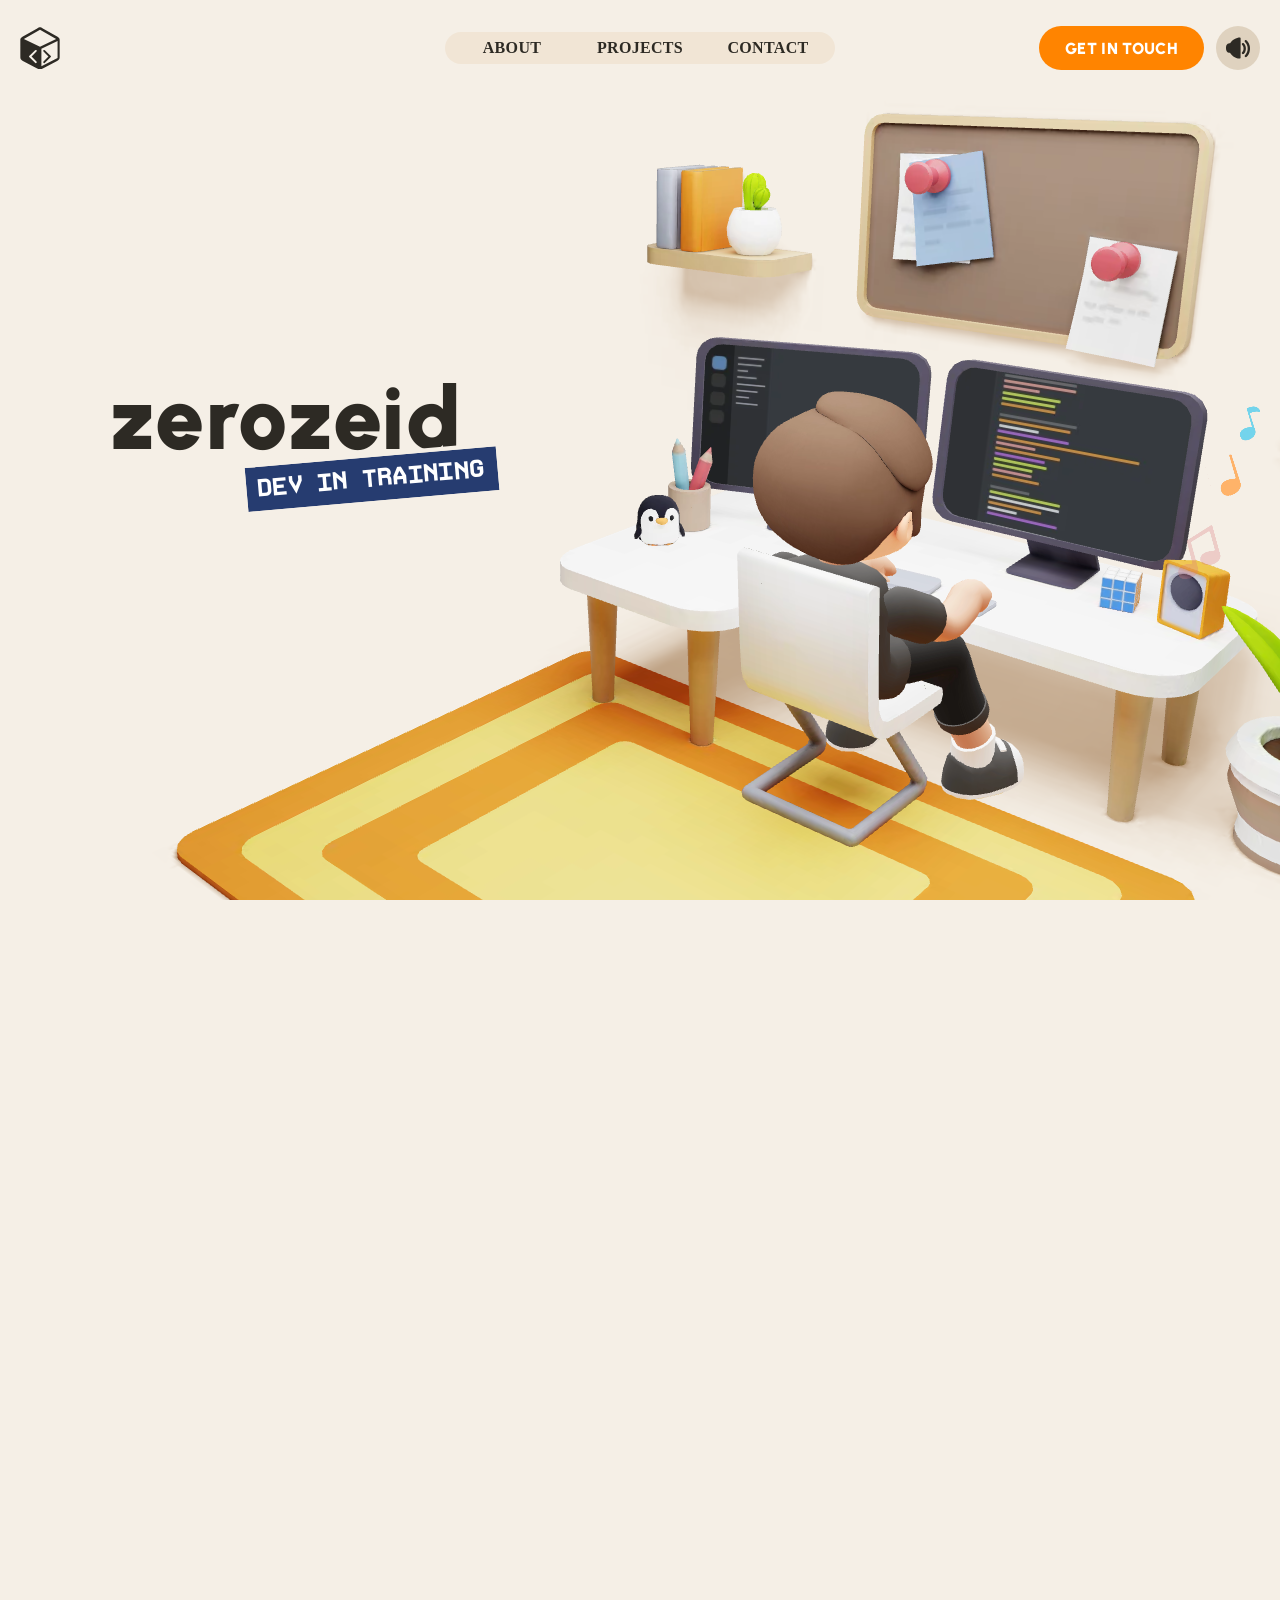
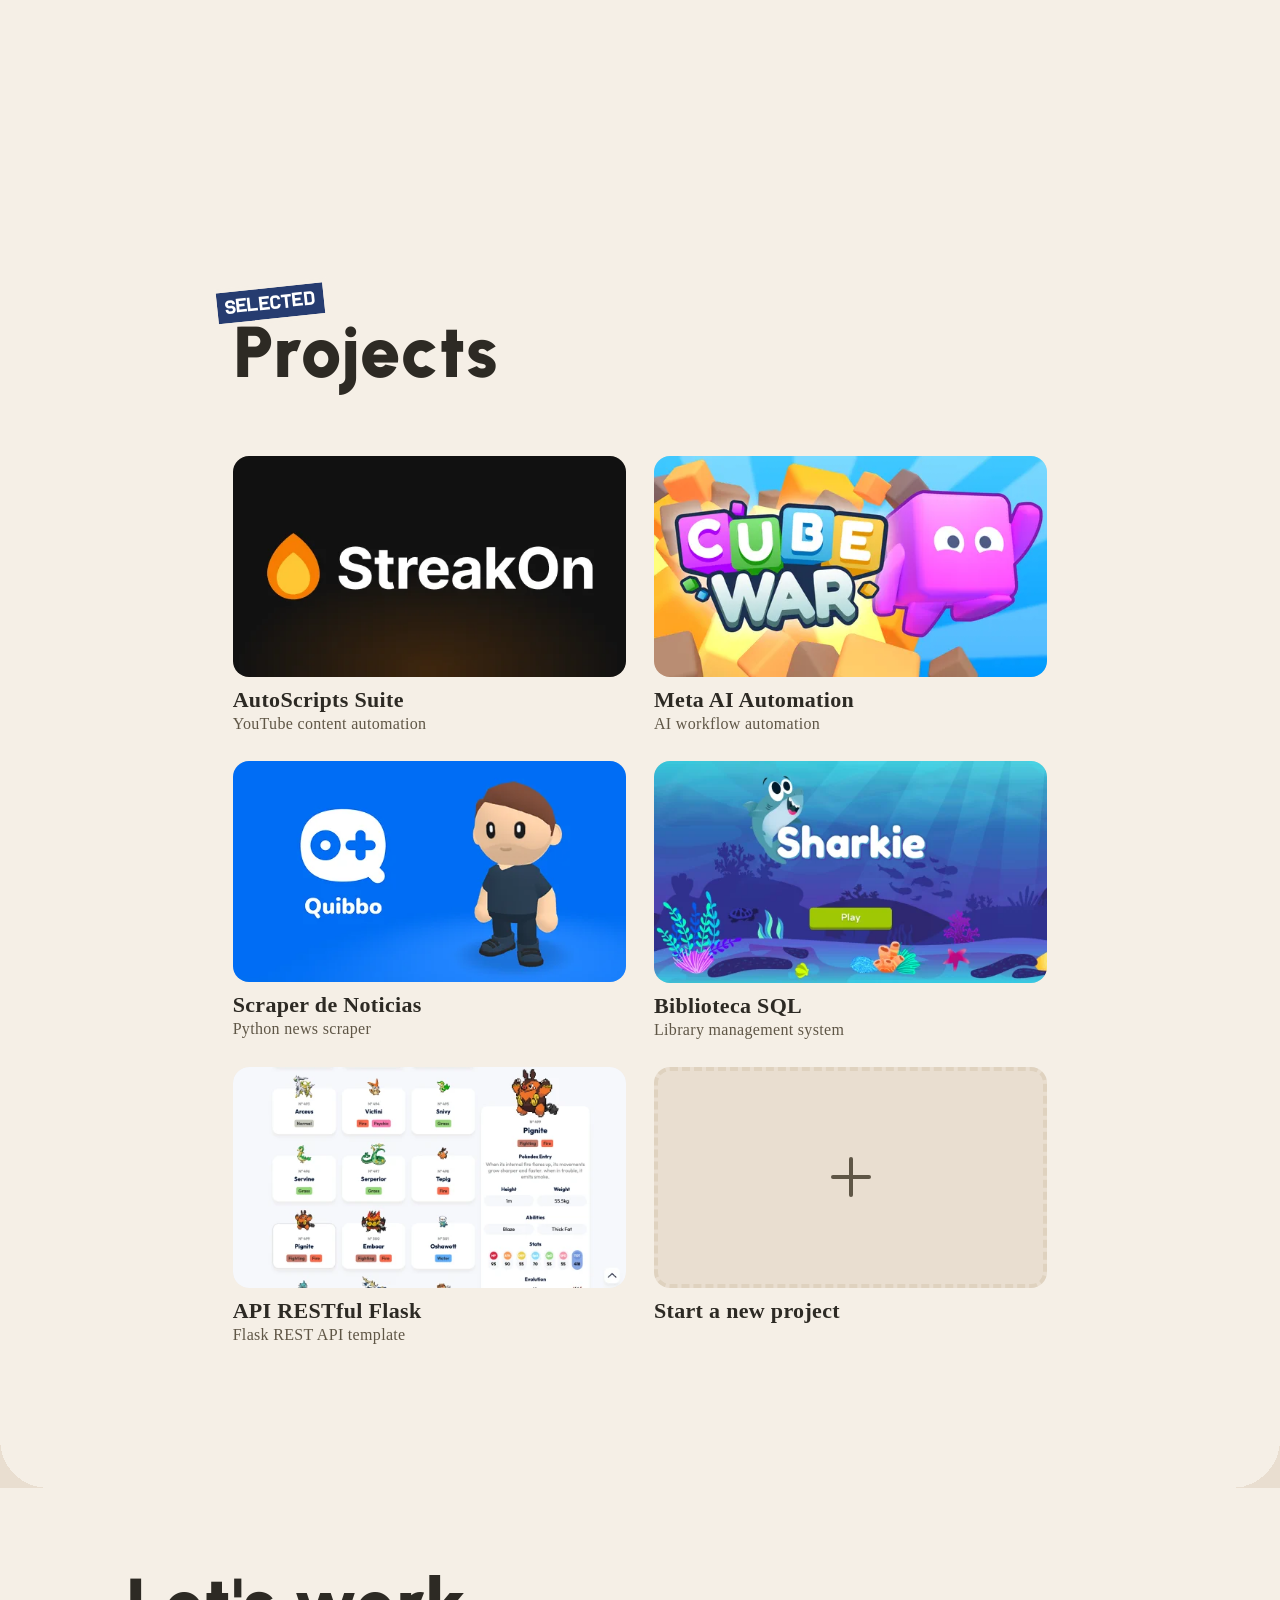
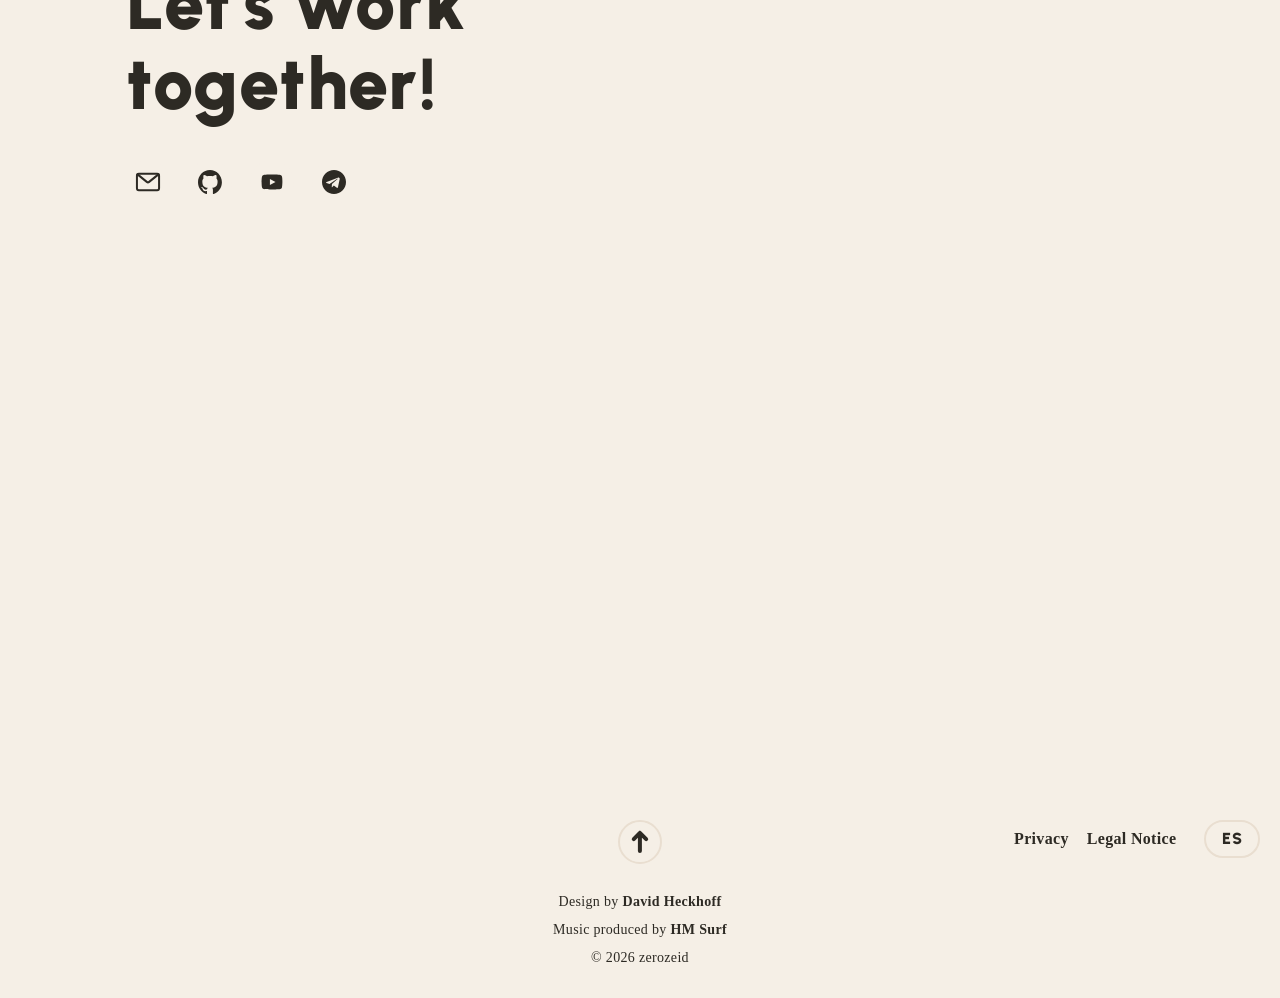
==== index.html @ 48e89d83 "Deploy zerozeid portfolio: exact clone of David Heckhoff portfolio-2025 with zerozeid content Full V" ====
<!doctype html>
<html lang="en">
  <head>
    <meta charset="UTF-8" />
    <meta name="viewport" content="width=device-width, initial-scale=1.0" />

    <title>zerozeid - Dev in Training</title>
    <meta
      name="description"
      content="IT technician and developer in training. Builds Python automation tools, web scrapers, REST APIs, and desktop apps."
    />
    <meta name="robots" content="index, follow" />
    <link rel="canonical" href="https://zeroami.github.io/" />

    <meta property="og:title" content="zerozeid - Dev in Training" />
    <meta
      property="og:description"
      content="IT technician and developer in training. Builds Python automation tools, web scrapers, REST APIs, and desktop apps."
    />
    <meta property="og:type" content="website" />
    <meta property="og:url" content="https://zeroami.github.io/" />

    <meta name="twitter:card" content="summary_large_image" />
    <meta name="twitter:title" content="zerozeid - Dev in Training" />
    <meta
      name="twitter:description"
      content="IT technician and developer in training. Builds Python automation tools, web scrapers, REST APIs, and desktop apps."
    />

    <link rel="preload" href="/fonts/urbanist-400.woff2" as="font" type="font/woff2" crossorigin="anonymous" />
    <link rel="preload" href="/fonts/urbanist-700.woff2" as="font" type="font/woff2" crossorigin="anonymous" />
    <link rel="preload" href="/fonts/urbanist-900.woff2" as="font" type="font/woff2" crossorigin="anonymous" />
    <link rel="preload" href="/fonts/pro-font-windows-400.woff2" as="font" type="font/woff2" crossorigin="anonymous" />
    <link rel="preload" href="/fonts/pro-font-windows-700.woff2" as="font" type="font/woff2" crossorigin="anonymous" />

    <link rel="icon" type="image/png" href="/meta/favicon-96x96.png" sizes="96x96" />
    <link rel="icon" type="image/svg+xml" href="/meta/favicon.svg" />
    <link rel="shortcut icon" href="/meta/favicon.ico" />

    <meta name="theme-color" content="#dfd1bc" />
    <script type="module" crossorigin src="/chunks/index-DLlN3hal.js"></script>
    <link rel="stylesheet" crossorigin href="/assets/BJZRDlf0.css">
  </head>
  <body class="is-loading">
    <svg style="display: none" viewBox="0 0 56 61" xmlns="http://www.w3.org/2000/svg">
      <defs>
        <path
          id="logo-path"
          d="M3 14 24 2C28 0 28 0 32 2L53 14C56 16 56 17 56 19L56 43C56 46 55 47 51 49L32 59C28 61 28 61 24 59L5 49C1 47 0 46 0 43L0 19C0 17 0 16 3 14M28 4 5 17 28 28 51 17 28 4M53 20 30 31 30 56 53 44 53 20M40 42 33 35C33 35 32 34 33 33 34 32 35 33 36 34L36 34 43 41C44 42 44 42 43 43L35 51C35 51 34 52 33 51 32 50 33 49 33 49L40 42M16 42 23 35C23 35 24 34 23 33 22 32 21 33 20 34L13 41C12 42 12 42 13 43L21 51C21 51 22 52 23 51 24 50 23 49 23 49L16 42"
        ></path>
      </defs>
    </svg>
    <div id="app"></div>
    <div class="preloader">
      <svg class="preloader-svg" viewBox="0 0 56 61" xmlns="http://www.w3.org/2000/svg">
        <mask id="preloader-mask">
          <rect fill="black" height="61" width="61"></rect>
          <rect fill="white" height="61" width="61" class="preloader-rect" style="transform: scaleY(0)"></rect>
        </mask>

        <use href="#logo-path" class="preloader-path" opacity="0.3"></use>
        <use href="#logo-path" class="preloader-path" mask="url(#preloader-mask)"></use>
      </svg>
    </div>
  </body>
</html>
---- assets/BJZRDlf0.css ----
*,*:before,*:after{margin:0;padding:0;box-sizing:border-box;-webkit-tap-highlight-color:rgba(255,255,255,0)}a{text-decoration:none;color:inherit}:where([hidden]:not([hidden=until-found])){display:none!important}:where(html){-webkit-text-size-adjust:none}@supports not (min-block-size: 100dvb){:where(html){block-size:100%}}@media (prefers-reduced-motion: no-preference){:where(html:focus-within){scroll-behavior:smooth}}:where(body){-webkit-font-smoothing:antialiased}:where(input,button,textarea,select){font:inherit;color:inherit}:where(textarea){resize:block}:where(button,select,summary,[role=button],[role=option]){cursor:pointer}:where(:disabled){cursor:not-allowed}:where(label:has(>input:disabled),label:has(+input:disabled)){cursor:not-allowed}:where(button){border-style:solid}:where(a){text-underline-offset:.2ex}:where(ul,ol){list-style:none}:where(img,svg,video,canvas,audio,iframe,embed,object){display:block}:where(img,picture,svg){max-inline-size:100%;block-size:auto}:where(p,h1,h2,h3,h4,h5,h6){overflow-wrap:break-word}:where(h1,h2,h3){line-height:calc(1em + .5rem)}:where(hr){border:none;border-block-start:1px solid;color:inherit;block-size:0;overflow:visible}:where(.visually-hidden:not(:focus,:active,:focus-within,.not-visually-hidden)){clip-path:inset(50%)!important;height:1px!important;width:1px!important;overflow:hidden!important;position:absolute!important;white-space:nowrap!important;border:0!important}:root{--height-header: 72px;--breakpoint-sm: 480px;--breakpoint-md: 840px;--breakpoint-lg: 1024px;--breakpoint-xl: 1280px;--breakpoint-xxl: 1600px;--breakpoint-xxxl: 1920px;--icon-size-xxs: 12px;--icon-size-xs: 16px;--icon-size-sm: 20px;--icon-size-md: 28px;--icon-size-lg: 36px;--ease-smooth: cubic-bezier(.6, 0, .25, 1);--ease-power2-out: cubic-bezier(.25, .46, .45, .94);--ease-power2-in: cubic-bezier(.165, .84, .44, 1);--transition-route-duration: .5s;--transition-route-ease: cubic-bezier(.6, 0, .25, 1);--z-index-background: 0;--z-index-layout: 10;--z-index-header-home: 20;--z-index-project-background: 50;--z-index-layout-project: 70;--z-index-header: 90;--z-index-preloader: 100;--line-height-copy: 1.3;--line-height-title: 1.1;--radius-sm: 6px;--radius-md: 12px;--radius-lg: 16px;--radius-xl: 24px;--radius-xxl: 24px;--font-size-xxs: 12px;--font-size-xs: 12px;--font-size-sm: 14px;--font-size-md: 16px;--font-size-lg: 18px;--font-size-xl: 20px;--font-size-xxl: 26px;--font-size-title-xxs: 18px;--font-size-title-xs: 22px;--font-size-title-sm: 28px;--font-size-title-md: 44px;--font-size-title-lg: 56px;--font-size-title-xl: 72px;--font-size-title-xxl: 88px;--font-size-title-xxxl: 112px;--space-outer: 16px;--space-xxs: 4px;--space-xs: 8px;--space-sm: 12px;--space-md: 18px;--space-lg: 28px;--space-xl: 36px;--space-xxl: 48px;--space-xxxl: 64px;--stroke-sm: 1px;--stroke-md: 2px;--stroke-lg: 4px;--stroke-xl: 6px;--stroke-xxl: 8px}@media (min-width: 840px){:root{--radius-xxl: 48px;--height-header: 96px}}@media (min-width: 1280px){:root{--space-outer: 20px}}@media (min-width: 1600px){:root{--space-outer: 32px}}:root{--color-text-400: #2d2a24;--color-text-300: #5f5646;--color-grayscale-500: rgb(223, 210, 191);--color-grayscale-400: rgb(233, 222, 208);--color-beige-700: rgb(223, 209, 188);--color-beige-600: rgb(233, 222, 208);--color-beige-500: rgb(241, 229, 213);--color-beige-400: #f5efe6;--color-background-400: #f5efe6;--color-black-400: #2d2a24;--color-gray-500: #67727c;--color-gray-400: #a9b0b7;--color-orange-400: #ff8400;--color-white-400: #ffffff;--color-cyan-500: #0086bb;--color-cyan-400: rgb(52, 191, 255);--color-text-cyan-400: #e1f5ff;--color-text-cyan-300: #81bdd8;--color-dark-blue-600: #234ba2;--color-dark-blue-500: #052e87;--color-dark-blue-400: #002474;--color-hologram-top: rgb(0, 53, 133);--color-hologram-bottom: rgba(0, 82, 145, .6)}@font-face{font-family:Urbanist;src:url(/fonts/urbanist-400.woff2) format("woff2");font-weight:400;font-style:normal;font-display:swap}@font-face{font-family:Urbanist;src:url(/fonts/urbanist-700.woff2) format("woff2");font-weight:700;font-style:normal;font-display:swap}@font-face{font-family:Urbanist;src:url(/fonts/urbanist-900.woff2) format("woff2");font-weight:900;font-style:normal;font-display:swap}@font-face{font-family:ProFontWindows;src:url(/fonts/pro-font-windows-400.woff2) format("woff2");font-weight:400;font-style:normal;font-display:swap}@font-face{font-family:ProFontWindows;src:url(/fonts/pro-font-windows-700.woff2) format("woff2");font-weight:700;font-style:normal;font-display:swap}.grid{display:grid;grid-template-columns:repeat(12,1fr);width:100%;gap:var(--space-md);margin:0 auto;max-width:calc(var(--breakpoint-xxxl))}@media (min-width: 840px){.grid{gap:var(--space-xl)}}html.lenis,html.lenis body{height:auto}.lenis:not(.lenis-autoToggle).lenis-stopped{overflow:clip}.lenis [data-lenis-prevent],.lenis [data-lenis-prevent-wheel],.lenis [data-lenis-prevent-touch]{overscroll-behavior:contain}.lenis.lenis-smooth iframe{pointer-events:none}.lenis.lenis-autoToggle{transition-property:overflow;transition-duration:1ms;transition-behavior:allow-discrete}.project-cubewar{--color-text-400: rgb(255, 255, 255);--color-text-300: rgb(195, 204, 219);--color-accent-400: #008dff;--color-accent-text-400: white;--color-hover: #060f1f;--color-grayscale-500: #2b4169;--color-grayscale-400: #2b4169;--color-background-400: #364e7c;--color-background-300: #1c2f4f}.project-quibbo{--color-text-400: rgb(20, 29, 37);--color-text-300: rgb(72, 85, 97);--color-accent-400: rgb(31, 129, 249);--color-accent-text-400: white;--color-hover: rgb(20, 29, 37);--color-grayscale-500: rgb(226, 233, 238);--color-grayscale-400: rgb(226, 233, 238);--color-background-400: rgb(243, 247, 250);--color-background-300: white}.project-particles{--color-text-400: white;--color-text-300: rgb(149, 155, 150);--color-accent-400: #22904b;--color-accent-text-400: white;--color-hover: #000000;--color-grayscale-500: #2c2f2c;--color-grayscale-400: #2c2f2c;--color-background-400: #191c19;--color-background-300: #141614}.project-pokedex{--color-text-400: #0c1b3a;--color-text-300: rgb(105, 111, 116);--color-hover: #011030;--color-hover-text: #ffffff;--color-accent-400: #ff5350;--color-accent-text-400: white;--color-grayscale-500: #d9dde7;--color-grayscale-400: #d9dde7;--color-background-400: #e9edf6;--color-background-300: #f9fbfe}.project-sharkie{--color-text-400: #ffffff;--color-text-300: #c6d2f2;--color-hover: #00173f;--color-hover-text: #ffffff;--color-accent-400: #176cfe;--color-accent-text-400: white;--color-grayscale-500: #364f94;--color-grayscale-400: #263e82;--color-background-400: #263e82;--color-background-300: rgb(22, 41, 94)}.project-streakon{--color-text-400: #ffffff;--color-text-300: rgb(197, 197, 197);--color-hover: rgb(41, 41, 41);--color-hover-text: #ffffff;--color-accent-400: #fec600;--color-accent-text-400: rgb(44, 44, 44);--color-grayscale-500: rgb(25, 25, 25);--color-grayscale-400: rgb(33, 33, 33);--color-background-400: #141414;--color-background-300: #090909}.preloader{position:fixed;z-index:var(--z-index-preloader);top:0;left:0;width:100%;height:100%;background-color:var(--color-beige-400);display:flex;justify-content:center;align-items:center;transition:opacity .3s ease-in-out;opacity:1}.preloader-svg{width:120px;height:120px;transition:transform .2s var(--ease-power2-in),opacity .2s var(--ease-power2-in)}.preloader-rect{transform-origin:bottom center;transition:transform .3s ease-in-out}.preloader-path{fill:var(--color-text-400)}.preloader-hidden{opacity:0;pointer-events:none!important}.preloader-hidden *{pointer-events:none!important}.preloader-hidden svg{transform:scale(.4);opacity:0}html{background:var(--color-background-400);color:var(--color-text-400);--icon-color: var(--color-text-400);font-family:Urbanist;letter-spacing:.02em;overflow-y:scroll!important;--vh: 1vh;--dvh: 1vh;--svh: 1vh;--lvh: 1vh;--dvh: 1dvh;--svh: 1svh;--lvh: 1lvh;--vw: 1vw;--dvw: 1vw;--svw: 1vw;--lvw: 1vw;--dvw: 1dvw;--svw: 1svw;--lvw: 1lvw}.is-loading{overscroll-behavior:none;position:fixed;width:calc(var(--svw) * 100);height:calc(var(--svh) * 100)}::selection{background:#2d2a24;color:#fff;text-shadow:none}::-moz-selection{background:#2d2a24;color:#fff;text-shadow:none}.children-unclickable{pointer-events:all}.children-unclickable *{pointer-events:none}.button-wrapper[data-v-41e1de7c]{border:none;border-radius:100px;letter-spacing:.02em;font-size:var(--font-size-md);font-weight:800;text-align:center;white-space:nowrap;text-transform:uppercase;background-color:transparent;transition:background-color .1s ease-in-out,color .1s ease-in-out,border-color .1s ease-in-out}.button-wrapper-rounded[data-v-41e1de7c]{border-radius:50%;aspect-ratio:1}.button-wrapper-accent[data-v-41e1de7c]{background-color:var(--color-accent-400, var(--color-orange-400));color:var(--color-accent-text-400, var(--color-white-400));--icon-color: var(--color-accent-text-400, var(--color-white-400))}@media (hover: hover) and (pointer: fine){.button-wrapper-accent[data-v-41e1de7c]:hover{background-color:var(--color-hover, var(--color-black-400));color:var(--color-hover-text, var(--color-white-400));--icon-color: var(--color-hover-text, var(--color-white-400))}}.button-wrapper-theme[data-v-41e1de7c]{background-color:var(--color-grayscale-500);color:var(--color-text-400);--icon-color: var(--color-text-400)}@media (hover: hover) and (pointer: fine){.button-wrapper-theme[data-v-41e1de7c]:hover{background-color:var(--color-hover, var(--color-black-400));color:var(--color-white-400);--icon-color: var(--color-white-400)}}.button-wrapper-background[data-v-41e1de7c]{background-color:var(--color-background-400);color:var(--color-text-400);--icon-color: var(--color-text-400)}@media (hover: hover) and (pointer: fine){.button-wrapper-background[data-v-41e1de7c]:hover{background-color:var(--color-text-400);color:var(--color-background-400);--icon-color: var(--color-background-400)}}.button-wrapper-gray[data-v-41e1de7c]{background-color:var(--color-gray-400);color:var(--color-white-400);--icon-color: var(--color-white-400)}@media (hover: hover) and (pointer: fine){.button-wrapper-gray[data-v-41e1de7c]:hover{background-color:var(--color-gray-500)}}.button-wrapper-border[data-v-41e1de7c]{border:2px solid var(--color-grayscale-400);color:var(--color-text-400);--icon-color: var(--color-text-400)}@media (hover: hover) and (pointer: fine){.button-wrapper-border[data-v-41e1de7c]:hover{background-color:var(--color-hover, var(--color-black-400));color:var(--color-white-400);--icon-color: var(--color-white-400);border-color:var(--color-hover, var(--color-black-400))}}.button[data-v-e37bcbb4]{display:flex;align-items:center;justify-content:center}.button-size-sm[data-v-e37bcbb4]{height:38px;padding:0 16px}.button-size-md[data-v-e37bcbb4]{height:44px;padding:0 26px}.button-size-lg[data-v-e37bcbb4]{height:50px;padding:0 34px}.logo-svg[data-v-9c6d2970]{fill:var(--icon-color)}.button-round[data-v-44d5add0]{display:flex;align-items:center;justify-content:center;aspect-ratio:1;border-radius:50%}.button-round-size-sm[data-v-44d5add0]{width:32px;padding:6px}.button-round-size-md[data-v-44d5add0]{width:44px;padding:10px}.button-round-size-lg[data-v-44d5add0]{width:52px;padding:14px}.volume-body[data-v-50eb65c2]{transition:transform .2s ease-in-out,fill .2s ease-in-out;transform:translate(30px)}.volume-body-active[data-v-50eb65c2]{transform:translate(0)}.volume-wave-1[data-v-50eb65c2],.volume-wave-2[data-v-50eb65c2]{transition:transform .2s ease-in-out,opacity .2s ease-in-out,fill .2s ease-in-out;transform:translate(-20px);opacity:0}.volume-wave-1[data-v-50eb65c2] *,.volume-wave-2[data-v-50eb65c2] *{transition:fill .2s ease-in-out}.volume-wave-1-active[data-v-50eb65c2],.volume-wave-2-active[data-v-50eb65c2]{transform:translate(0);opacity:1}.music-toggle-dark[data-v-77f1af83]{background-color:var(--color-dark-blue-500);color:var(--color-white-400);--icon-color: var(--color-white-400)}.header[data-v-f5733ca8]{position:fixed;top:0;display:flex;align-items:center;justify-content:space-between;left:50%;transform:translate(-50%);width:var(--breakpoint-xxxl);padding:0 var(--space-outer);max-width:100%;z-index:var(--z-index-header);height:var(--height-header);pointer-events:none;--scrolled: 0}.header-scrolled[data-v-f5733ca8]{--scrolled: 1}.header-back[data-v-f5733ca8]{pointer-events:none;opacity:0;transition:opacity .2s ease-in-out;transition-delay:.1s;pointer-events:auto}.header-back-icon[data-v-f5733ca8]{width:100%;transform:rotate(180deg)}.header-back-isProjectPage[data-v-f5733ca8]{pointer-events:auto;opacity:1}.header-left[data-v-f5733ca8]{position:absolute;left:var(--space-outer);top:50%;transform:translateY(-50%)}.header-get-in-touch[data-v-f5733ca8]{width:fit-content}.header-get-in-touch-isProjectPage[data-v-f5733ca8]{opacity:1!important}.header-right[data-v-f5733ca8]{position:absolute;right:var(--space-outer);top:50%;transform:translateY(-50%);pointer-events:auto;display:flex;align-items:center;gap:var(--space-sm)}.header-music-toggle[data-v-f5733ca8]{display:flex}.header-dark[data-v-f5733ca8]{color:var(--color-white-400);--icon-color: var(--color-white-400)}.header-get-in-touch[data-v-f5733ca8]{display:none}@media (min-width: 840px){.header-get-in-touch[data-v-f5733ca8]{display:flex}}.header-logo[data-v-f5733ca8]{cursor:pointer;display:flex;gap:var(--space-xs);transition:color .2s ease-in-out;opacity:var(--scrolled);pointer-events:none}.header-logo-clickable[data-v-f5733ca8]{pointer-events:all}@media (min-width: 840px){.header-logo[data-v-f5733ca8]{gap:var(--space-sm)}}.header-logo-isProjectPage[data-v-f5733ca8]{transition:opacity .2s ease-in-out;pointer-events:none;opacity:0}.header-logo-image[data-v-f5733ca8]{width:36px}@media (min-width: 840px){.header-logo-image[data-v-f5733ca8]{width:40px}}.header-logo-text[data-v-f5733ca8]{font-weight:900;font-size:18px}@media (min-width: 840px){.header-logo-text[data-v-f5733ca8]{font-size:20px}}.cursor-wrapper[data-v-ea975afb]{position:fixed;top:0;left:0;pointer-events:none;z-index:9999;will-change:transform;display:none}@media (hover: hover) and (pointer: fine){.cursor-wrapper[data-v-ea975afb]{display:block}}.cursor-scale[data-v-ea975afb]{position:relative;transform-origin:center;will-change:transform;transition:transform .1s ease-in-out}.cursor[data-v-ea975afb]{position:absolute;top:0;left:0;transform:translate(-50%,-50%);opacity:0;transition:opacity .1s ease-in-out}.cursor-active[data-v-ea975afb]{opacity:1}.cursor-circle-black[data-v-ea975afb]{width:26px;height:26px;border-radius:50%;border:4px solid var(--color-text-400)}.cursor-circle-white[data-v-ea975afb]{width:26px;height:26px;border-radius:50%;border:4px solid var(--color-white-400)}.cursor-arrow[data-v-ea975afb]{width:54px;height:54px;transition:background-color .1s ease-in-out,opacity .1s ease-in-out;background-color:var(--color-accent-400, var(--color-orange-400));border-radius:50%;display:flex;align-items:center;justify-content:center}.cursor-arrow-icon[data-v-ea975afb]{color:var(--color-accent-text-400, var(--color-white-400));--icon-color: var(--color-accent-text-400, var(--color-white-400));width:24px}.cursor-arrow-external[data-v-ea975afb]{width:54px;height:54px;transition:background-color .1s ease-in-out,opacity .1s ease-in-out;background-color:var(--color-accent-400, var(--color-orange-400));border-radius:50%;display:flex;align-items:center;justify-content:center}.cursor-arrow-external-icon[data-v-ea975afb]{color:var(--color-accent-text-400, var(--color-white-400));--icon-color: var(--color-accent-text-400, var(--color-white-400));width:24px;transform:rotate(-45deg)}.layout[data-v-580041db]{width:100%;display:flex;flex-direction:column;align-items:center;z-index:var(--z-index-layout);position:relative}.appearing-text[data-v-2b7115b5]{position:relative}.appearing-text-value[data-v-2b7115b5]{position:absolute}.appearing-text-clone[data-v-2b7115b5]{visibility:hidden}.banner[data-v-c8df8ce6]{width:fit-content;transform-origin:center center;position:relative}.banner-background[data-v-c8df8ce6]{position:absolute;outline:var(--stroke-lg) solid var(--color-beige-400);background-color:#263c70;top:0;left:0;width:100%;height:100%;transform-origin:left center}.banner-size-sm[data-v-c8df8ce6]{padding:2px var(--space-xxs)}@media (min-width: 1024px){.banner-size-sm[data-v-c8df8ce6]{padding:var(--space-xxs) var(--space-xs)}}.banner-size-md[data-v-c8df8ce6]{padding:var(--space-xxs) var(--space-xs)}@media (min-width: 1024px){.banner-size-md[data-v-c8df8ce6]{padding:var(--space-xs) var(--space-sm)}}.banner-copy[data-v-c8df8ce6]{font-weight:700;color:var(--color-white-400);font-family:ProFontWindows;text-transform:uppercase}.banner-copy-size-sm[data-v-c8df8ce6]{font-size:var(--font-size-title-xxs)}@media (min-width: 1280px){.banner-copy-size-sm[data-v-c8df8ce6]{font-size:var(--font-size-title-xs)}}.banner-copy-size-md[data-v-c8df8ce6]{font-size:var(--font-size-title-xxs)}@media (min-width: 1024px){.banner-copy-size-md[data-v-c8df8ce6]{font-size:var(--font-size-title-xs)}}@media (min-width: 1280px){.banner-copy-size-md[data-v-c8df8ce6]{font-size:var(--font-size-title-sm)}}.hero[data-v-5a897287]{max-height:calc(var(--lvh) * 100);height:calc(var(--lvh) * 100);width:100%;display:flex;position:relative;overflow:hidden}.hero-content[data-v-5a897287]{align-items:center;justify-content:center;height:46%}@media (orientation: landscape){.hero-content[data-v-5a897287]{height:100%}}@media (orientation: landscape) and (min-width: 840px){.hero-content[data-v-5a897287]{padding-bottom:30%}}@media (orientation: landscape) and (min-width: 1024px){.hero-content[data-v-5a897287]{padding-bottom:5%}}.hero-content-inner[data-v-5a897287]{transform-origin:center center;grid-column:1/13;gap:var(--space-xxl);display:flex;flex-direction:column;align-items:center;justify-content:center;width:fit-content;position:relative;left:50%;transform:translate(-50%)}@media (orientation: landscape){.hero-content-inner[data-v-5a897287]{left:0;transform:translate(0);grid-column:2/13;width:fit-content}}.hero-content-copys[data-v-5a897287]{display:flex;flex-direction:column;gap:var(--space-sm)}@media (min-width: 840px){.hero-content-copys[data-v-5a897287]{gap:var(--space-md)}}.hero-content-button[data-v-5a897287]{width:fit-content}.hero-title[data-v-5a897287]{font-weight:900;letter-spacing:.02em;font-size:var(--font-size-title-lg)}@media (orientation: landscape){.hero-title[data-v-5a897287]{font-size:var(--font-size-title-lg)}}@media (orientation: landscape) and (min-height: 480px) and (min-width: 480px){.hero-title[data-v-5a897287]{font-size:var(--font-size-title-xl)}}@media (orientation: landscape) and (min-height: 480px) and (min-width: 1280px){.hero-title[data-v-5a897287]{font-size:var(--font-size-title-xxl)}}.hero-banner[data-v-5a897287]{position:absolute;bottom:0;right:-16px;z-index:10;transform:rotate(-5deg) translateY(65%)}@media (min-width: 480px){.hero-banner[data-v-5a897287]{right:-24px;transform:rotate(-5deg) translateY(70%)}}@media (min-width: 1024px){.hero-banner[data-v-5a897287]{right:-32px;transform:rotate(-5deg) translateY(80%)}}.projected-element[data-v-76851efe]{width:100%;height:100%}@media (orientation: landscape){.projected-element[data-v-76851efe]{width:0;height:0;position:relative}}.box-description[data-v-ffb196d0]{--line-length: min(48px, calc(var(--svw) * 5));gap:var(--space-xxs);position:absolute;bottom:var(--count-height);width:calc(100% - var(--space-outer) * 2);left:var(--space-outer)}@media (orientation: landscape){.box-description[data-v-ffb196d0]{position:relative;left:0;bottom:0;width:480px;max-width:calc(var(--svw) * 38);transform:translate(-100%,-50%);padding-top:3px;padding-right:var(--line-length)}}@media (orientation: landscape) and (min-height: 480px){.box-description[data-v-ffb196d0]{width:410px;max-width:calc(var(--svw) * 32)}}.box-description-line[data-v-ffb196d0]{width:100%;height:1px;background-color:var(--color-cyan-400)}@media (orientation: landscape){.box-description-line[data-v-ffb196d0]{display:none}}.box-description-details[data-v-ffb196d0]{padding:var(--space-sm) var(--space-md);display:flex;align-items:center;justify-content:space-between}@media (orientation: landscape){.box-description-details[data-v-ffb196d0]{display:none}}.box-description-details-name[data-v-ffb196d0]{font-size:var(--font-size-title-xs);font-weight:700}.box-description-details-location[data-v-ffb196d0]{display:flex;align-items:center;gap:var(--space-xs)}.box-description-details-location-icon[data-v-ffb196d0]{width:var(--icon-size-xs);--icon-color: var(--color-white-400);transform:translateY(-1px)}.box-description-details-location-copy[data-v-ffb196d0]{font-size:var(--font-size-md)}.box-description[data-v-ffb196d0]:after,.box-description[data-v-ffb196d0]:before{display:none}@media (orientation: landscape){.box-description[data-v-ffb196d0]:after,.box-description[data-v-ffb196d0]:before{display:block}}.box-description[data-v-ffb196d0]:after{content:"";position:absolute;top:50%;transform:translateY(-50%);right:0;width:11px;height:11px;background-color:var(--color-cyan-400);border-radius:50%}.box-description[data-v-ffb196d0]:before{content:"";position:absolute;top:50%;transform:translateY(-50%);right:0;width:var(--line-length);height:0;border-top:var(--stroke-sm) solid var(--color-cyan-400)}.box-description-content[data-v-ffb196d0]{border:var(--stroke-sm) solid var(--color-cyan-400);border-radius:var(--radius-md);background:linear-gradient(to bottom,var(--color-hologram-top) 0%,var(--color-hologram-bottom) 100%)}@media (orientation: landscape){.box-description-content[data-v-ffb196d0]{padding:var(--space-xs) var(--space-sm)}}@media (orientation: landscape) and (min-width: 840px){.box-description-content[data-v-ffb196d0]{padding:var(--space-sm) var(--space-md)}}.box-description-copy[data-v-ffb196d0]{will-change:opacity;font-size:var(--font-size-md);padding:var(--space-sm) var(--space-md)}@media (orientation: landscape){.box-description-copy[data-v-ffb196d0]{padding:0;font-size:var(--font-size-sm)}}@media (orientation: landscape) and (min-height: 480px){.box-description-copy[data-v-ffb196d0]{font-size:var(--font-size-lg)}}.box-services[data-v-e6a88505]{--line-length: min(48px, calc(var(--svw) * 5));position:absolute;bottom:var(--count-height);width:calc(100% - var(--space-outer) * 2);left:var(--space-outer)}@media (orientation: landscape){.box-services[data-v-e6a88505]{width:480px;max-width:calc(var(--svw) * 37);padding-left:var(--line-length);position:relative;left:0;bottom:0;padding-top:3px;transform:translateY(-50%)}}@media (orientation: landscape) and (min-height: 480px){.box-services[data-v-e6a88505]{width:380px;max-width:calc(var(--svw) * 36)}}.box-services[data-v-e6a88505]:after,.box-services[data-v-e6a88505]:before{display:none}@media (orientation: landscape){.box-services[data-v-e6a88505]:after,.box-services[data-v-e6a88505]:before{display:block}}.box-services[data-v-e6a88505]:after{content:"";position:absolute;top:50%;transform:translateY(-50%);left:0;width:11px;height:11px;background-color:var(--color-cyan-400);border-radius:50%}.box-services[data-v-e6a88505]:before{content:"";position:absolute;top:50%;transform:translateY(-50%);left:0;height:0;border-top:var(--stroke-sm) solid var(--color-cyan-400)}@media (orientation: landscape){.box-services[data-v-e6a88505]:before{width:var(--line-length)}}.box-services-content[data-v-e6a88505]{border:var(--stroke-sm) solid var(--color-cyan-400);border-radius:var(--radius-md);background:linear-gradient(to bottom,var(--color-hologram-top) 0%,var(--color-hologram-bottom) 100%);display:flex;flex-direction:column;gap:var(--space-sm);padding:var(--space-sm) var(--space-md)}@media (orientation: landscape){.box-services-content[data-v-e6a88505]{padding:var(--space-xs) var(--space-sm)}}@media (min-width: 840px){.box-services-content[data-v-e6a88505]{padding:var(--space-sm) var(--space-md)}}.box-services-list[data-v-e6a88505]{display:flex;flex-direction:column;gap:var(--space-xs)}.box-services-list-item[data-v-e6a88505]{display:flex;flex-direction:column;padding-left:18px;position:relative}.box-services-list-item[data-v-e6a88505]:before{content:"";position:absolute;left:2px;top:6px;width:4px;height:4px;background-color:var(--color-text-cyan-400);border-radius:50%}.box-services-list-item-name[data-v-e6a88505]{font-size:var(--font-size-md)}@media (orientation: landscape){.box-services-list-item-name[data-v-e6a88505]{font-size:var(--font-size-sm)}}@media (orientation: landscape) and (min-height: 480px){.box-services-list-item-name[data-v-e6a88505]{font-size:var(--font-size-lg)}}.box-services-title[data-v-e6a88505]{font-size:var(--font-size-title-xs);font-weight:700}@media (orientation: landscape){.box-services-title[data-v-e6a88505]{font-size:var(--font-size-title-xxs)}}@media (orientation: landscape) and (min-height: 480px){.box-services-title[data-v-e6a88505]{font-size:var(--font-size-title-xs)}}.box-details[data-v-47b7de0c]{--line-length: min(48px, calc(var(--svw) * 5));display:none}@media (orientation: landscape){.box-details[data-v-47b7de0c]{display:block;position:absolute;padding-bottom:3px;padding-right:var(--line-length);width:240px;max-width:calc(var(--svw) * 30);transform:translate(-100%,-50%)}}@media (orientation: landscape) and (min-height: 480px){.box-details[data-v-47b7de0c]{width:240px}}.box-details[data-v-47b7de0c]:after,.box-details[data-v-47b7de0c]:before{display:none}@media (orientation: landscape){.box-details[data-v-47b7de0c]:after,.box-details[data-v-47b7de0c]:before{display:block}}.box-details[data-v-47b7de0c]:after{content:"";position:absolute;top:50%;transform:translateY(-50%);right:0;width:11px;height:11px;background-color:var(--color-cyan-400);border-radius:50%}.box-details[data-v-47b7de0c]:before{content:"";position:absolute;top:50%;transform:translateY(-50%);right:0;width:var(--line-length);height:0;border-bottom:var(--stroke-sm) solid var(--color-cyan-400)}.box-details-content[data-v-47b7de0c]{border:var(--stroke-sm) solid var(--color-cyan-400);border-radius:var(--radius-md);background:linear-gradient(to bottom,var(--color-hologram-top) 0%,var(--color-hologram-bottom) 100%);gap:var(--space-xxs);display:flex;flex-direction:row;justify-content:space-between;padding:var(--space-sm) var(--space-md)}@media (orientation: landscape){.box-details-content[data-v-47b7de0c]{flex-direction:column;justify-content:flex-start;padding:var(--space-xs) var(--space-sm)}}@media (min-width: 840px){.box-details-content[data-v-47b7de0c]{padding:var(--space-sm) var(--space-md)}}.box-details-item[data-v-47b7de0c]{display:flex;align-items:center;gap:var(--space-xs);flex-direction:row;white-space:nowrap;height:var(--icon-size-sm)}.box-details-icon[data-v-47b7de0c]{width:var(--icon-size-xxs);transform:translateY(-1px);--icon-color: var(--color-white-400)}@media (min-width: 840px){.box-details-icon[data-v-47b7de0c]{width:var(--icon-size-xs)}}.box-details-title[data-v-47b7de0c]{font-size:var(--font-size-title-xxs);font-weight:700}@media (min-width: 840px){.box-details-title[data-v-47b7de0c]{font-size:var(--font-size-title-sm)}}.box-details-items[data-v-47b7de0c]{display:flex;font-size:var(--font-size-sm);flex-direction:column}@media (min-width: 840px){.box-details-items[data-v-47b7de0c]{font-size:var(--font-size-md)}}.box-details-items-copy[data-v-47b7de0c]{flex:.5}.progress-count[data-v-d2731be1]{font-size:var(--font-size-sm);font-weight:700;color:var(--color-text-cyan-400);font-family:ProFontWindows;text-align:center;align-items:center;height:var(--count-height);will-change:transform,opacity;padding:0 var(--space-lg)}@media (orientation: landscape){.progress-count[data-v-d2731be1]{display:none}}.progress-count-bar[data-v-d2731be1]{width:100%;height:1px;border-radius:var(--radius-md);grid-column:2/10;background-color:var(--color-hologram-bottom)}.progress-count-bar-fill[data-v-d2731be1]{background-color:var(--color-cyan-400);height:100%;border-radius:var(--radius-md)}.progress-count-percentage[data-v-d2731be1]{grid-column:10/12;white-space:nowrap}.about-content[data-v-68ee95dd]{position:absolute;color:var(--color-text-cyan-400);font-family:ProFontWindows;top:0;width:100%;padding:var(--space-outer);left:50%;transform:translate(-50%);height:calc(var(--lvh) * 100);--count-height: calc(max(calc((var(--lvh) - var(--svh)) * 100), 36px) + var(--space-outer))}.about-details[data-v-68ee95dd],.about-description[data-v-68ee95dd],.about-services[data-v-68ee95dd]{display:flex;justify-content:center;align-items:center;will-change:transform,opacity;height:100%;width:100%;position:absolute;top:0;left:0}@media (orientation: landscape){.about-details[data-v-68ee95dd],.about-description[data-v-68ee95dd],.about-services[data-v-68ee95dd]{width:100%;height:0;top:50%}}.about-progress-count[data-v-68ee95dd]{will-change:transform,opacity;position:absolute;bottom:0;left:var(--space-outer);width:calc(100% - var(--space-outer) * 2)}.notch[data-v-d91e3d19]{aspect-ratio:1;overflow:hidden}.preview-card[data-v-8ddfd864]{--hover: 0;position:relative;border-radius:var(--radius-xl);z-index:var(--z-index-layout)}.preview-card[data-v-8ddfd864]:after{content:"";position:absolute;top:-8px;left:-8px;width:calc(100% + 16px);height:calc(100% + 16px);background-color:var(--color-grayscale-400);border-radius:var(--radius-xl);z-index:-1;opacity:0;pointer-events:none;transition:opacity .1s ease-in-out}@media (hover: hover) and (pointer: fine){.preview-card[data-v-8ddfd864]:hover{--hover: 1}.preview-card[data-v-8ddfd864]:hover:after{opacity:1}}.preview-card-content[data-v-8ddfd864]{display:flex;flex-direction:column;gap:var(--space-md);padding-top:var(--space-xs)}@media (hover: hover) and (pointer: fine){.preview-card-overlay[data-v-8ddfd864]{display:none}}.preview-card-notch[data-v-8ddfd864]{position:absolute;color:var(--color-beige-400);--icon-color: var(--color-beige-400);transform:scale(-1) rotate(90deg);height:var(--radius-lg)}.preview-card-notch-left[data-v-8ddfd864]{bottom:0;right:50px}.preview-card-notch-right[data-v-8ddfd864]{bottom:50px;right:0}.preview-card-edge[data-v-8ddfd864]{position:absolute;bottom:-1px;right:-1px;background-color:var(--color-beige-400);padding:6px 1px 1px 6px;border-radius:32px 0 0}.preview-card-button-arrow[data-v-8ddfd864]{transition:transform .1s ease-in-out;width:100%;transform:rotate(calc(var(--hover) * -45deg))}.preview-card-image[data-v-8ddfd864]{width:100%;height:100%;object-fit:cover}.preview-card-image-container[data-v-8ddfd864]{transition:transform .1s ease-in-out;transform:scale(calc(1 + var(--hover) * .02));aspect-ratio:16/9}.preview-card-image-wrapper[data-v-8ddfd864]{border-radius:var(--radius-lg);overflow:hidden;background-color:var(--color-beige-500)}.preview-card-top[data-v-8ddfd864]{position:relative;width:100%;aspect-ratio:16/9}.preview-card-top-empty[data-v-8ddfd864]{border:4px dashed var(--color-grayscale-500);border-radius:var(--radius-lg);background-color:var(--color-grayscale-400);display:flex;align-items:center;justify-content:center}.preview-card-top-empty-icon[data-v-8ddfd864]{width:var(--icon-size-lg);color:var(--color-text-300);--icon-color: var(--color-text-300);--stroke-width: 4px}.preview-card-copys[data-v-8ddfd864]{display:flex;flex-direction:column}.preview-card-title[data-v-8ddfd864]{font-size:var(--font-size-title-xs);font-weight:700;color:var(--color-text-400)}.preview-card-description[data-v-8ddfd864]{font-size:var(--font-size-md);color:var(--color-text-300);font-weight:500}.notch-section[data-v-baf6aac6]{position:relative;width:100%;display:flex;flex-direction:row;justify-content:space-between}.notch-element[data-v-baf6aac6]{width:var(--radius-xxl)}.notch-element-right[data-v-baf6aac6]{transform:scaleX(-1)}.projects[data-v-a0a29218]{display:flex;flex-direction:column;align-items:center;justify-content:center;position:relative;width:100%;gap:var(--space-xl);padding-left:var(--space-outer);padding-right:var(--space-outer);background-color:var(--color-beige-400);min-height:calc(var(--lvh) * 100 + var(--radius-xxl));padding-top:96px;padding-bottom:96px}@media (min-width: 840px){.projects[data-v-a0a29218]{padding-top:144px;padding-bottom:144px;gap:var(--space-xxl)}}@media (min-width: 1024px){.projects[data-v-a0a29218]{gap:var(--space-xxxl)}}.projects-title[data-v-a0a29218]{position:relative;padding-top:var(--space-md);grid-column:1/13}@media (min-width: 840px){.projects-title[data-v-a0a29218]{grid-column:1/10}}@media (min-width: 1024px){.projects-title[data-v-a0a29218]{grid-column:3/8}}.projects-title-copy[data-v-a0a29218]{font-weight:900;letter-spacing:.02em;font-size:var(--font-size-title-md)}@media (min-width: 480px){.projects-title-copy[data-v-a0a29218]{font-size:var(--font-size-title-lg)}}@media (min-width: 1280px){.projects-title-copy[data-v-a0a29218]{font-size:var(--font-size-title-xl)}}.projects-title-banner[data-v-a0a29218]{position:absolute;top:0;left:-8px;transform:translateY(-20%) rotate(-4deg)}@media (min-width: 1024px){.projects-title-banner[data-v-a0a29218]{left:-16px;transform:translateY(-20%) rotate(-6deg)}}.projects-notch-start[data-v-a0a29218]{position:absolute;top:0;left:0;transform:translateY(-100%);color:var(--color-beige-400);--icon-color: var(--color-beige-400)}.projects-notch-end[data-v-a0a29218]{position:absolute;bottom:0;left:0;color:var(--color-beige-600);--icon-color: var(--color-beige-600)}.projects-cards[data-v-a0a29218]{max-width:100%;flex:1;grid-column:1/span 12;display:grid;gap:var(--space-lg);grid-template-columns:repeat(auto-fill,minmax(280px,1fr))}@media (min-width: 840px){.projects-cards[data-v-a0a29218]{grid-column:1/span 12}}@media (min-width: 1024px){.projects-cards[data-v-a0a29218]{grid-template-columns:repeat(auto-fit,minmax(300px,1fr));grid-column:3/span 8}}@media (min-width: 1280px){.projects-cards[data-v-a0a29218]{grid-template-columns:repeat(auto-fit,minmax(360px,1fr))}}.social[data-v-8f7d3b25]{display:flex;gap:var(--space-md)}.contact[data-v-a98f2617]{width:100%;max-width:calc(var(--svw) * 100);overflow:hidden;min-height:calc(var(--lvh) * 100);padding:var(--space-outer);padding-top:var(--space-lg)}@media (min-width: 840px){.contact[data-v-a98f2617]{padding-top:var(--space-xxl)}}.contact-content[data-v-a98f2617]{position:relative;padding-top:var(--space-md);grid-column:1/13;display:flex;flex-direction:column;gap:var(--space-md)}@media (min-width: 480px){.contact-content[data-v-a98f2617]{grid-column:1/8}}@media (min-width: 840px){.contact-content[data-v-a98f2617]{gap:var(--space-xl);grid-column:1/6;padding-top:var(--space-lg)}}@media (min-width: 1024px){.contact-content[data-v-a98f2617]{grid-column:2/6}}.contact-title[data-v-a98f2617]{font-weight:900;letter-spacing:.02em;font-size:var(--font-size-title-md)}@media (min-width: 480px){.contact-title[data-v-a98f2617]{font-size:var(--font-size-title-lg)}}@media (min-width: 1280px){.contact-title[data-v-a98f2617]{font-size:var(--font-size-title-xl)}}.clickable[data-v-1fec2a3a]{border:none;background:none;cursor:pointer;position:relative;z-index:0;transition:color .1s ease-in-out}.clickable[data-v-1fec2a3a]:after{content:"";position:absolute;top:-4px;left:-8px;width:calc(100% + 16px);height:calc(100% + 8px);background-color:var(--color-hover, var(--color-black-400));z-index:-1;border-radius:var(--radius-md);opacity:0;transition:opacity .1s ease-in-out}@media (hover: hover) and (pointer: fine){.clickable[data-v-1fec2a3a]:hover{color:var(--color-white-400)}.clickable[data-v-1fec2a3a]:hover:after{opacity:1}}.footer[data-v-6cdac7f5]{background:var(--color-background-300, var(--color-beige-400));width:100%;display:flex;justify-content:center;position:relative}.footer-content[data-v-6cdac7f5]{display:flex;flex-direction:column;align-items:center;gap:var(--space-xl);width:100%;max-width:calc(var(--breakpoint-xxxl));padding:calc(var(--space-outer) + var(--space-sm)) var(--space-outer);position:relative}.footer-back-to-top[data-v-6cdac7f5]{cursor:pointer}@media (min-width: 840px){.footer-back-to-top[data-v-6cdac7f5]{position:absolute;top:calc(var(--space-outer) + var(--space-sm));left:50%;transform:translate(-50%)}}.footer-back-to-top-icon[data-v-6cdac7f5]{transform:rotate(-90deg)}.footer-top[data-v-6cdac7f5]{display:flex;flex-direction:column;width:100%;justify-content:space-between;align-items:center;gap:var(--space-xl)}@media (min-width: 840px){.footer-top[data-v-6cdac7f5]{gap:var(--space-md);flex-direction:row}}.footer-top-links[data-v-6cdac7f5]{display:flex;flex-direction:column-reverse;align-items:center;gap:var(--space-md)}.footer-top-links-legal[data-v-6cdac7f5]{display:flex;flex-direction:row;gap:var(--space-md)}@media (min-width: 840px){.footer-top-links[data-v-6cdac7f5]{gap:var(--space-lg);flex-direction:row;position:relative;margin-left:auto}}.footer-link[data-v-6cdac7f5]{font-weight:700}.footer-credits[data-v-6cdac7f5]{display:flex;flex-direction:column;align-items:center;gap:var(--space-sm);width:100%;font-size:var(--font-size-sm);text-align:center}.footer-credits-built[data-v-6cdac7f5],.footer-credits-music[data-v-6cdac7f5]{display:flex;flex-direction:row;align-items:center;gap:var(--space-xxs)}.footer-notch[data-v-6cdac7f5]{position:absolute;top:0;left:0;transform:translateY(-100%);color:var(--color-background-300, var(--color-beige-400));--icon-color: var(--color-background-300, var(--color-beige-400))}.header-link[data-v-098ab6d1]{letter-spacing:.02em;font-weight:700;border:none;background:none;transition:color .1s ease-in-out;font-size:var(--font-size-md);width:128px;white-space:nowrap;text-transform:uppercase;z-index:2;border-radius:100px;padding:var(--space-xxs) 0}.header-link[data-v-098ab6d1]:after{content:"";position:absolute;top:0;left:0;width:100%;height:100%;transition:background-color .1s ease-in-out,opacity .1s ease-in-out;background-color:var(--color-text-400);border-radius:100px;z-index:-1;opacity:0}.header-link-dark[data-v-098ab6d1]:after{background-color:var(--color-dark-blue-600)}.header-link-active[data-v-098ab6d1]:after{opacity:0!important}@media (hover: hover) and (pointer: fine){.header-link[data-v-098ab6d1]:hover{color:var(--color-white-400)}.header-link[data-v-098ab6d1]:hover:after{opacity:1}}.header-home[data-v-a2bbd5bb]{position:fixed;top:0;left:50%;transform:translate(-50%);z-index:var(--z-index-header-home);height:var(--height-header);align-items:center;justify-content:center;display:none;opacity:0;transition:opacity .3s ease-in-out,transform var(--transition-route-duration) var(--transition-route-ease)}.header-home-isProjectPage[data-v-a2bbd5bb]{transform:translate(-50%) translateY(-100%)}.header-home-mounted[data-v-a2bbd5bb]{opacity:1}@media (min-width: 1024px){.header-home[data-v-a2bbd5bb]{display:flex}}.header-home-links[data-v-a2bbd5bb]{position:relative;display:flex;padding:3px;background-color:var(--color-beige-500);border-radius:100px;color:var(--color-text-400);transition:color .1s ease-in-out,background-color .1s ease-in-out}.header-home-links-dark[data-v-a2bbd5bb]{background-color:var(--color-dark-blue-500);color:var(--color-white-400)}.header-home-bar[data-v-a2bbd5bb]{position:absolute;top:3px;left:3px;height:calc(100% - 6px);width:128px;background:var(--color-orange-400);border-radius:100px;transition:transform .3s var(--ease-smooth),opacity .1s ease-in-out,background-color .1s ease-in-out;z-index:1;opacity:0}.header-home-bar-dark[data-v-a2bbd5bb]{background-color:var(--color-cyan-500)}.header-home-bar-active[data-v-a2bbd5bb]{opacity:1}.header-home-link[data-v-a2bbd5bb]{position:relative;z-index:2;letter-spacing:.02em;font-weight:700;border:none;background:none;transition:color .1s ease-in-out;font-size:var(--font-size-md);width:128px;white-space:nowrap;text-transform:uppercase}.header-home-link-active[data-v-a2bbd5bb]{color:var(--color-white-400)}.scroll-icon-enter-active[data-v-7f95895e],.scroll-icon-leave-active[data-v-7f95895e]{transition:opacity .3s ease-in-out}.scroll-icon-enter-from[data-v-7f95895e],.scroll-icon-leave-to[data-v-7f95895e]{opacity:0}.scroll-icon[data-v-7f95895e]{position:absolute;top:0;left:0;height:calc(var(--svh) * 100);width:100%;display:flex;align-items:flex-end;padding-bottom:var(--space-outer);justify-content:center;z-index:var(--z-index-header);pointer-events:none}.scroll-icon[data-v-7f95895e] *{pointer-events:none}.scroll-icon-swipe-up[data-v-7f95895e]{width:calc(var(--icon-size-md) + 4px);--stroke-width: var(--stroke-md);fill:var(--color-beige-400);animation:swipeUp-7f95895e 1s infinite;animation-direction:alternate;animation-timing-function:var(--ease-power2-out)}@keyframes swipeUp-7f95895e{0%{transform:translateY(0)}to{transform:translateY(-10px)}}.scroll-icon-pointer[data-v-7f95895e]{display:flex;flex-direction:column;align-items:center;justify-content:center;gap:var(--space-xxs);transform:translateY(4px)}.scroll-icon-arrow[data-v-7f95895e]{transform:rotate(90deg);width:var(--icon-size-sm);--stroke-width: 3px}.scroll-icon-mouse[data-v-7f95895e]{border:3px solid var(--color-text-400);height:34px;border-radius:100px;width:22px;display:flex;padding-top:3px;justify-content:center}.scroll-icon-mouse-dot[data-v-7f95895e]{width:4px;height:12px;background-color:var(--color-text-400);border-radius:100px;animation:scrollIconDot-7f95895e 1s infinite;animation-direction:alternate;animation-timing-function:var(--ease-power2-out)}@keyframes scrollIconDot-7f95895e{0%{transform:translateY(0)}to{transform:translateY(3px)}}.three-canvas[data-v-9f50d36f]{width:calc(var(--svw) * 100);height:calc(var(--lvh) * 100);max-height:calc(var(--lvh) * 100);position:relative;overflow:hidden}.three-canvas-contact[data-v-9f50d36f]{position:absolute;bottom:var(--contact-bottom);left:0;width:100%;height:calc(var(--lvh) * 100);max-height:calc(var(--lvh) * 100)}.home-wrapper[data-v-9f50d36f]{transform-origin:center center}.home-wrapper-out[data-v-9f50d36f]{animation:home-wrapper-out-9f50d36f var(--transition-route-duration) var(--transition-route-ease)}.home-wrapper-in[data-v-9f50d36f]{animation:home-wrapper-in-9f50d36f var(--transition-route-duration) var(--transition-route-ease)}@keyframes home-wrapper-out-9f50d36f{0%{transform:scale(1)}to{transform:scale(.95)}}@keyframes home-wrapper-in-9f50d36f{0%{transform:scale(.95)}to{transform:scale(1)}}.home-contact[data-v-9f50d36f]{width:100%;min-height:calc(var(--lvh) * 100);max-height:calc(var(--lvh) * 100)}.about-spacer[data-v-9f50d36f]{max-height:calc(var(--lvh) * 250);min-height:calc(var(--lvh) * 250)}.intro-wrapper[data-v-9f50d36f]{width:100%;display:flex;flex-direction:column}.intro-wrapper-spacer[data-v-9f50d36f]{display:none}@media (min-width: 840px){.intro-wrapper-spacer[data-v-9f50d36f]{display:block;height:200px}}.intro-hero[data-v-9f50d36f]{position:absolute;top:0;left:0;width:100%;max-height:calc(var(--lvh) * 100);min-height:calc(var(--lvh) * 100);overflow:hidden}.intro-about-hidden[data-v-9f50d36f]{visibility:hidden}.intro-sticky[data-v-9f50d36f]{top:0;left:0;width:100%;max-height:calc(var(--lvh) * 100);min-height:calc(var(--lvh) * 100);overflow:hidden;z-index:-1;display:flex;align-items:flex-end}.intro-sticky-visible[data-v-9f50d36f]{position:sticky}.intro-sticky-content[data-v-9f50d36f]{width:calc(var(--svw) * 100);height:calc(var(--lvh) * 100);max-height:calc(var(--lvh) * 100);position:relative;overflow:hidden}.intro-sticky-content-contact[data-v-9f50d36f]{position:absolute;bottom:var(--contact-bottom);left:0;width:100%;height:calc(var(--lvh) * 100);max-height:calc(var(--lvh) * 100)}.tag[data-v-570fe0c4]{border-radius:var(--radius-md);padding:calc(var(--space-xxs) - var(--stroke-md)) calc(var(--space-sm) - var(--stroke-md));border:var(--stroke-md) solid transparent}.tag-copy[data-v-570fe0c4]{font-size:var(--font-size-xs);font-weight:700}.tag-variant-three[data-v-570fe0c4]{background-color:#ed9c55;color:#492708}.tag-variant-react[data-v-570fe0c4]{background-color:#61dafb;color:#0f2e36}.tag-variant-websockets[data-v-570fe0c4]{background-color:#2674a4;color:#fff}.tag-variant-redis[data-v-570fe0c4]{background-color:#ce4036;color:#fff}.tag-variant-html[data-v-570fe0c4],.tag-variant-css[data-v-570fe0c4]{color:var(--color-text-400);border-color:var(--color-grayscale-400)}.tag-variant-javascript[data-v-570fe0c4]{background-color:#ffdf4f;color:#362d03}.tag-variant-node[data-v-570fe0c4]{background-color:#237d23;color:#fff}.tag-variant-next[data-v-570fe0c4]{background-color:#fff;color:#000}.tag-variant-kubernetes[data-v-570fe0c4]{background-color:#326ce5;color:#fff}.tag-variant-postgresql[data-v-570fe0c4]{background-color:#2f6c92;color:#fff}.tag-variant-ogl[data-v-570fe0c4]{background-color:#0e5495;color:#fff}.tag-variant-glsl[data-v-570fe0c4]{background-color:#95630e;color:#fff}.project-hero[data-v-92a420ab]{padding:0 var(--space-outer);padding-bottom:48px;padding-top:calc(var(--height-header) + 24px)}@media (min-width: 840px){.project-hero[data-v-92a420ab]{padding-bottom:64px}}.project-hero-button[data-v-92a420ab]{flex:.5}@media (min-width: 840px){.project-hero-button[data-v-92a420ab]{width:fit-content}}.project-hero-buttons[data-v-92a420ab]{grid-row:3;display:flex;align-items:center;justify-content:center;gap:var(--space-sm);margin-top:var(--space-md);width:100%;grid-column:1/13}@media (min-width: 840px){.project-hero-buttons[data-v-92a420ab]{gap:var(--space-md);width:fit-content;grid-column:1/6;grid-row:2;margin-top:0}}@media (min-width: 1024px){.project-hero-buttons[data-v-92a420ab]{grid-column:2/6}}.project-hero-video[data-v-92a420ab]{grid-column:1/span 12;align-self:center}@media (min-width: 840px){.project-hero-video[data-v-92a420ab]{grid-column:1/8}}@media (min-width: 1024px){.project-hero-video[data-v-92a420ab]{grid-column:2/8}}.project-hero-tags[data-v-92a420ab]{display:flex;flex-wrap:wrap;gap:var(--space-sm)}.project-hero-title[data-v-92a420ab]{font-size:var(--font-size-title-lg);color:var(--color-text-400);line-height:var(--line-height-title);transform:translateY(0);animation:project-hero-title-visible-92a420ab .5s var(--ease-smooth)}@media (min-width: 840px){.project-hero-title[data-v-92a420ab]{font-size:var(--font-size-title-xl)}}@keyframes project-hero-title-visible-92a420ab{0%{transform:translateY(100%)}to{transform:translateY(0)}}.project-hero-title-wrapper[data-v-92a420ab]{overflow:hidden}.project-hero-description[data-v-92a420ab]{color:var(--color-text-400);line-height:var(--line-height-copy);grid-column:1/13;align-self:center}@media (min-width: 840px){.project-hero-description[data-v-92a420ab]{grid-row:1;grid-column:6/12}}@media (min-width: 1024px){.project-hero-description[data-v-92a420ab]{grid-row:1;grid-column:7/12}}@media (min-width: 1280px){.project-hero-description[data-v-92a420ab]{grid-row:1;grid-column:7/11}}.project-hero-top[data-v-92a420ab]{display:flex;flex-direction:column;gap:var(--space-sm);grid-row:1;align-self:top;grid-column:1/13}@media (min-width: 840px){.project-hero-top[data-v-92a420ab]{grid-column:1/6}}@media (min-width: 1024px){.project-hero-top[data-v-92a420ab]{grid-column:2/6}}.imageText-image[data-v-6e10ad10]{position:relative;display:flex;align-items:center;justify-content:center;grid-row:1;grid-column:1/13}.imageText-image-content[data-v-6e10ad10]{overflow:hidden;border-radius:var(--radius-lg)}.imageText-image-content-border[data-v-6e10ad10]{border:var(--stroke-md) solid var(--color-grayscale-400)}@media (min-width: 840px){.imageText-image-left[data-v-6e10ad10]{grid-column:1/7}}@media (min-width: 1024px){.imageText-image-left[data-v-6e10ad10]{grid-column:2/7}}@media (min-width: 840px){.imageText-image-right[data-v-6e10ad10]{grid-column:7/13}}@media (min-width: 1024px){.imageText-image-right[data-v-6e10ad10]{grid-column:7/12}}.imageText-content[data-v-6e10ad10]{width:100%;min-height:100%;display:flex;align-items:center;grid-row:2;grid-column:1/13}@media (min-width: 840px){.imageText-content-left[data-v-6e10ad10]{grid-column:1/7}}@media (min-width: 1024px){.imageText-content-left[data-v-6e10ad10]{grid-column:2/7}}@media (min-width: 840px){.imageText-content-right[data-v-6e10ad10]{grid-column:7/13}}@media (min-width: 1024px){.imageText-content-right[data-v-6e10ad10]{grid-column:7/11}}@media (min-width: 840px){.imageText-content[data-v-6e10ad10]{grid-row:1}}.text[data-v-abce9472]{line-height:var(--line-height-copy);grid-column:1/13}@media (min-width: 840px){.text[data-v-abce9472]{grid-column:3/11}}@media (min-width: 1024px){.text[data-v-abce9472]{grid-column:4/10}}.text-with-title[data-v-abce9472]{display:flex;flex-direction:column;gap:var(--space-md)}.text-title[data-v-abce9472]{font-size:var(--font-size-title-sm);line-height:var(--line-height-title)}.list[data-v-173ebf84]{display:flex;flex-direction:column;gap:var(--space-md);max-width:100%;grid-column:1/13}@media (min-width: 840px){.list-size-sm[data-v-173ebf84]{grid-column:4/10}}@media (min-width: 1024px){.list-size-sm[data-v-173ebf84]{grid-column:6/8}}@media (min-width: 840px){.list-size-md[data-v-173ebf84]{grid-column:3/11}}@media (min-width: 1024px){.list-size-md[data-v-173ebf84]{grid-column:4/10}}@media (min-width: 840px){.list-size-lg[data-v-173ebf84]{grid-column:3/11}}.list-title[data-v-173ebf84]{font-size:var(--font-size-title-sm);line-height:var(--line-height-md)}.list-items[data-v-173ebf84]{list-style-type:disc;padding-left:1.4em}.list-item[data-v-173ebf84]{padding:6px 0}.project-media[data-v-3fbcc33c]{width:100%;height:100%;grid-column:1/13;max-width:900px;justify-self:center;position:relative;aspect-ratio:16/9}@media (min-width: 840px){.project-media[data-v-3fbcc33c]{grid-column:2/12}}@media (min-width: 1024px){.project-media[data-v-3fbcc33c]{grid-column:3/11}}.project-media-caption[data-v-3fbcc33c]{position:absolute;bottom:-1px;right:-1px;background-color:var(--color-background-400);padding:var(--space-xxs) var(--space-sm);border-radius:var(--radius-md) 0 0 0}@media (min-width: 840px){.project-media-caption[data-v-3fbcc33c]{padding:var(--space-xxs) var(--space-sm)}}@media (min-width: 1024px){.project-media-caption[data-v-3fbcc33c]{padding:var(--space-xs) var(--space-md);border-radius:var(--radius-lg) 0 0 0}}.project-media-caption-notch[data-v-3fbcc33c]{position:absolute;color:var(--color-background-400);--icon-color: var(--color-background-400);width:var(--radius-md)}@media (min-width: 840px){.project-media-caption-notch[data-v-3fbcc33c]{width:var(--radius-lg)}}.project-media-caption-notch-left[data-v-3fbcc33c]{left:0;bottom:0;transform:translate(-100%) scale(-1) rotate(90deg)}.project-media-caption-notch-top[data-v-3fbcc33c]{top:0;right:0;transform:translateY(-100%) scale(-1) rotate(90deg)}.project-media-caption-copy[data-v-3fbcc33c]{font-size:var(--font-size-sm);font-weight:700}@media (min-width: 840px){.project-media-caption-copy[data-v-3fbcc33c]{font-size:var(--font-size-md)}}.project-media-image[data-v-3fbcc33c],.project-media-video[data-v-3fbcc33c]{width:100%;height:100%;object-fit:cover}.project-media-content[data-v-3fbcc33c]{overflow:hidden;border-radius:var(--radius-lg);background-color:var(--color-background-300);width:100%;height:100%}.next-project[data-v-d419d438]{border:var(--stroke-md) solid var(--color-grayscale-400);padding:var(--space-xxs);padding-right:var(--space-sm);border-radius:var(--radius-md);color:var(--color-text-400);--icon-color: var(--color-text-400);transition:background-color .1s ease-in-out;display:flex;flex-direction:row;align-items:center;position:relative;justify-content:space-between;height:64px}@media (min-width: 480px){.next-project[data-v-d419d438]{height:80px}}@media (min-width: 840px){.next-project[data-v-d419d438]{padding:var(--space-xs);padding-right:var(--space-md);height:120px}}@media (min-width: 1024px){.next-project[data-v-d419d438]{padding-right:var(--space-lg)}}.next-project-prefix[data-v-d419d438]{color:var(--color-text-300);white-space:nowrap}.next-project-content[data-v-d419d438]{width:100%;display:flex;flex-direction:column;justify-content:center;padding-left:var(--space-sm);gap:var(--space-xxs)}@media (min-width: 840px){.next-project-content[data-v-d419d438]{padding-left:var(--space-md)}}.next-project-title[data-v-d419d438]{font-size:var(--font-size-title-xxs);line-height:var(--line-height-title);font-weight:700;color:var(--color-text-400)}@media (min-width: 840px){.next-project-title[data-v-d419d438]{font-size:var(--font-size-title-xs)}}.next-project-arrow[data-v-d419d438]{width:var(--icon-size-md);color:var(--color-text-300);--icon-color: var(--color-text-400)}.next-project-image[data-v-d419d438]{border-radius:var(--radius-sm);max-height:100%;width:auto}@media (hover: hover) and (pointer: fine){.next-project[data-v-d419d438]:hover{background-color:var(--color-grayscale-400)}}.project-content[data-v-0f1319f2]{color:var(--color-text-400)}.project-content-grid[data-v-0f1319f2]{row-gap:var(--space-sm)}@media (min-width: 840px){.project-content-grid[data-v-0f1319f2]{row-gap:var(--space-xxl)}}.project-content-next-project[data-v-0f1319f2]{grid-column:1/13}@media (min-width: 840px){.project-content-next-project[data-v-0f1319f2]{grid-column:3/11}}@media (min-width: 1024px){.project-content-next-project[data-v-0f1319f2]{grid-column:4/10}}@media (min-width: 1280px){.project-content-next-project[data-v-0f1319f2]{grid-column:5/9}}.project-content-next-project-grid[data-v-0f1319f2]{padding:0 var(--space-outer);padding-top:var(--space-xl);padding-bottom:var(--space-xxxl)}.project-content-components[data-v-0f1319f2]{padding:20px var(--space-outer);background-color:var(--color-background-400);width:100%;display:flex;flex-direction:column;align-items:center;justify-content:center;border-radius:var(--radius-xxl);gap:var(--space-xxl)}@media (min-width: 840px){.project-content-components[data-v-0f1319f2]{padding:64px var(--space-outer)}}.project[data-v-21b0b864]{min-height:calc(var(--lvh) * 100);background-color:var(--color-background-300);max-width:calc(var(--lvw) * 100);overflow:hidden}.project-content-wrapper[data-v-21b0b864]{display:flex;flex-direction:column;justify-content:space-around;width:100%;opacity:0;transition:opacity .4s ease-out}.project-content-wrapper-visible[data-v-21b0b864]{opacity:1}.project-footer[data-v-21b0b864]{position:relative;margin-top:auto;color:var(--color-text-400)}.project[data-v-21b0b864] ::selection{background:var(--color-accent-400);color:var(--color-accent-text-400);text-shadow:none}.project[data-v-21b0b864] ::-moz-selection{background:var(--color-accent-400);color:var(--color-accent-text-400);text-shadow:none}.project-background[data-v-79407686]{position:fixed;top:calc(var(--radius-xxl) * -1);left:0;height:calc(100% + var(--radius-xxl));width:100%;background-color:var(--color-background-300);z-index:calc(var(--z-index-project-background) - 3);pointer-events:none;transition:transform var(--transition-route-duration) var(--transition-route-ease);visibility:hidden;transform:translate3d(0,100%,0);border-radius:var(--radius-xxl) var(--radius-xxl) 0 0}.project-background-blend[data-v-79407686]{position:fixed;top:0;left:0;width:100%;height:100%;z-index:calc(var(--z-index-project-background) - 4);background-color:#152242;transition:opacity var(--transition-route-duration);opacity:0;pointer-events:none;visibility:hidden}.project-background-blend-visible[data-v-79407686]{opacity:.5}.project-background-blend-transitioning[data-v-79407686]{visibility:visible}.project-background-visible[data-v-79407686]{transform:translateZ(0)}.project-background-transitioning[data-v-79407686]{visibility:visible}.home-wrapper-projectIsReady{visibility:hidden;position:fixed;inset:0}.project-wrapper{position:fixed;inset:0;overflow:hidden;z-index:var(--z-index-layout-project);visibility:hidden;pointer-events:none}.project-wrapper-visible{visibility:visible;pointer-events:auto;position:static}.project-content{width:100%;height:100%;overflow:hidden}
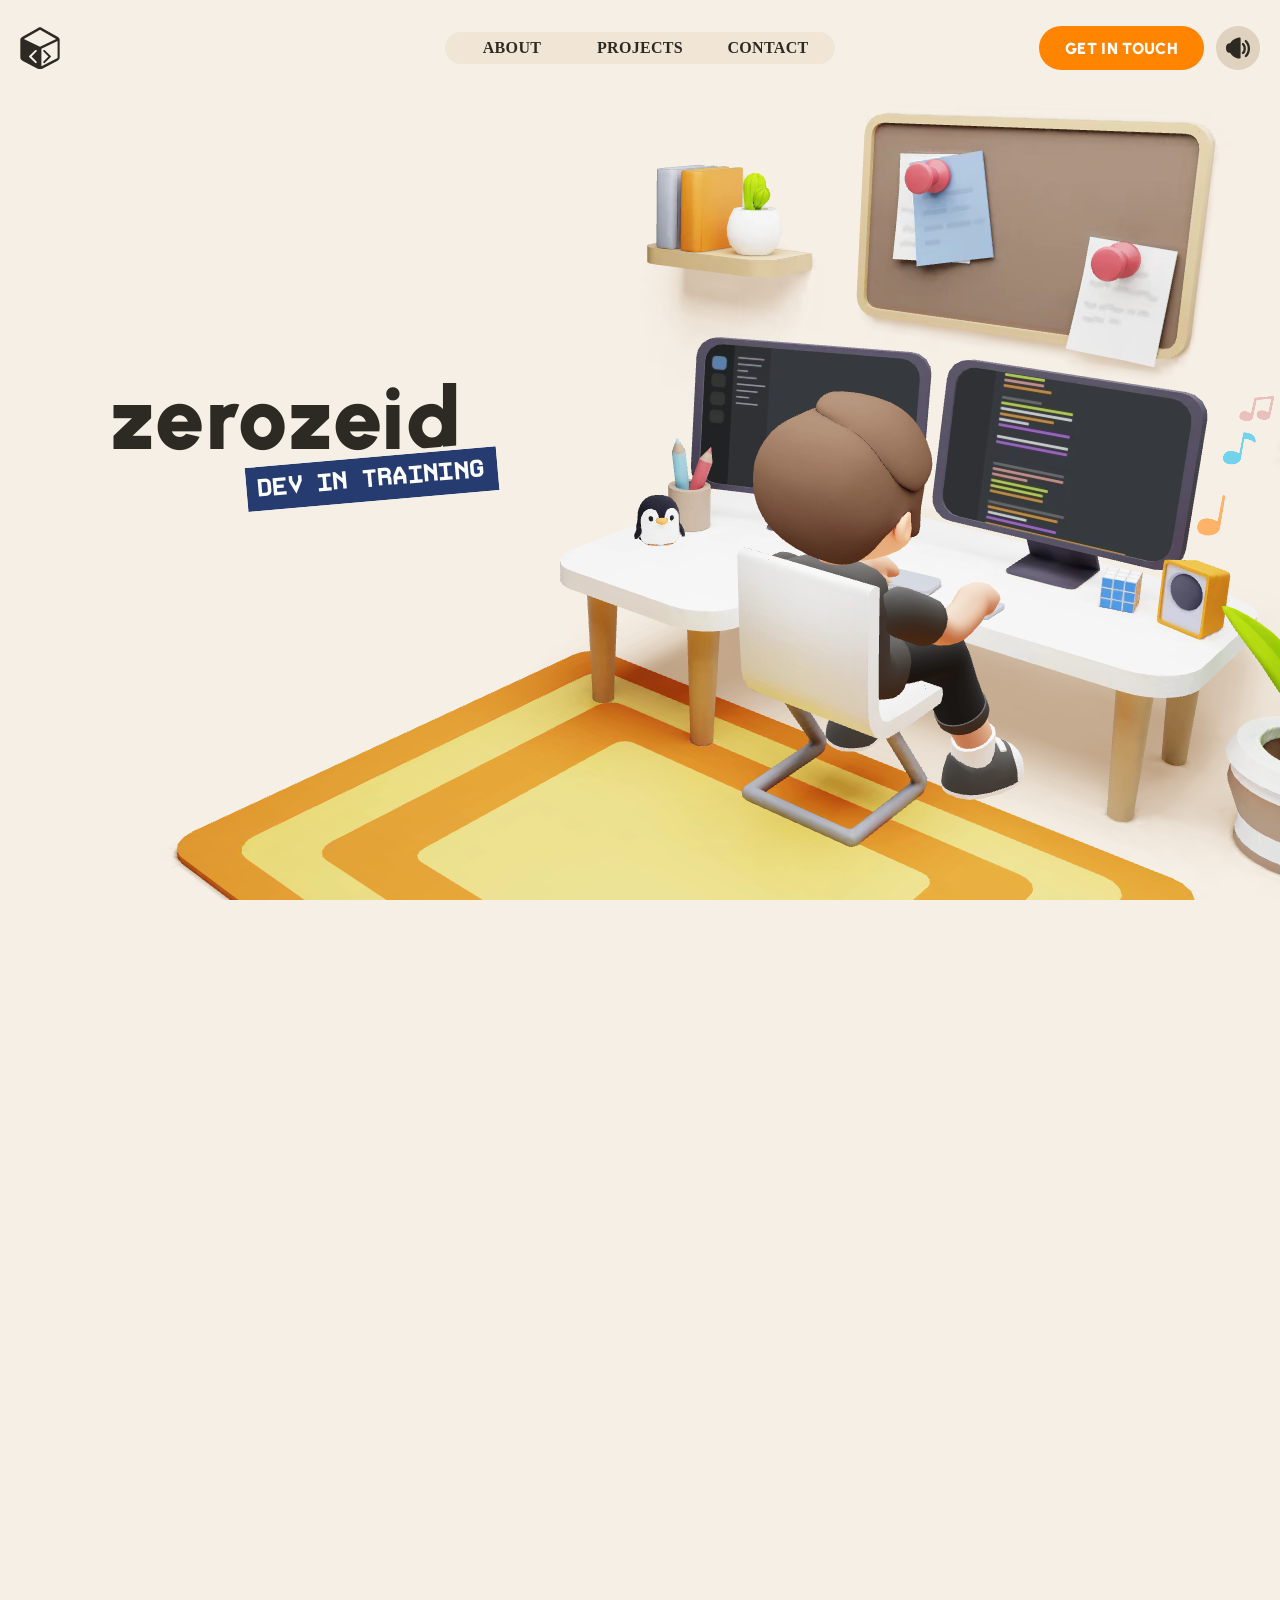
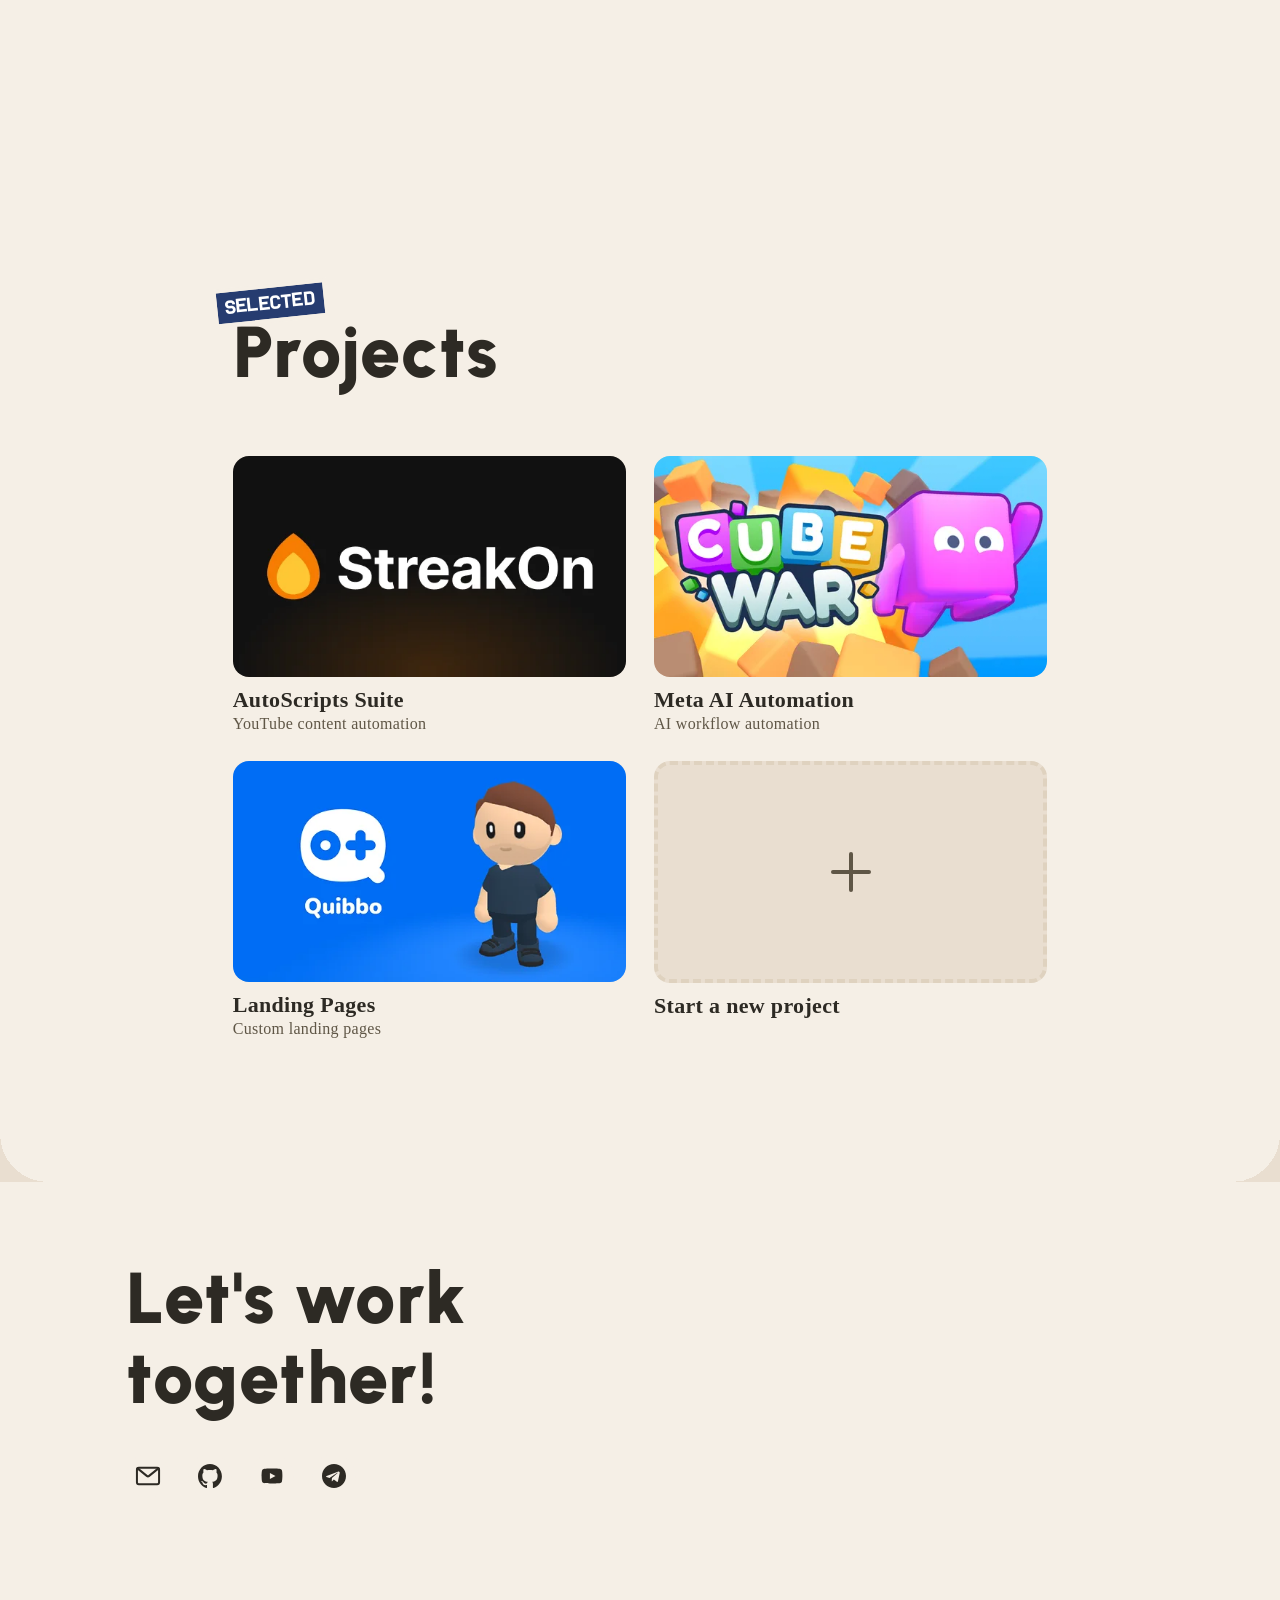
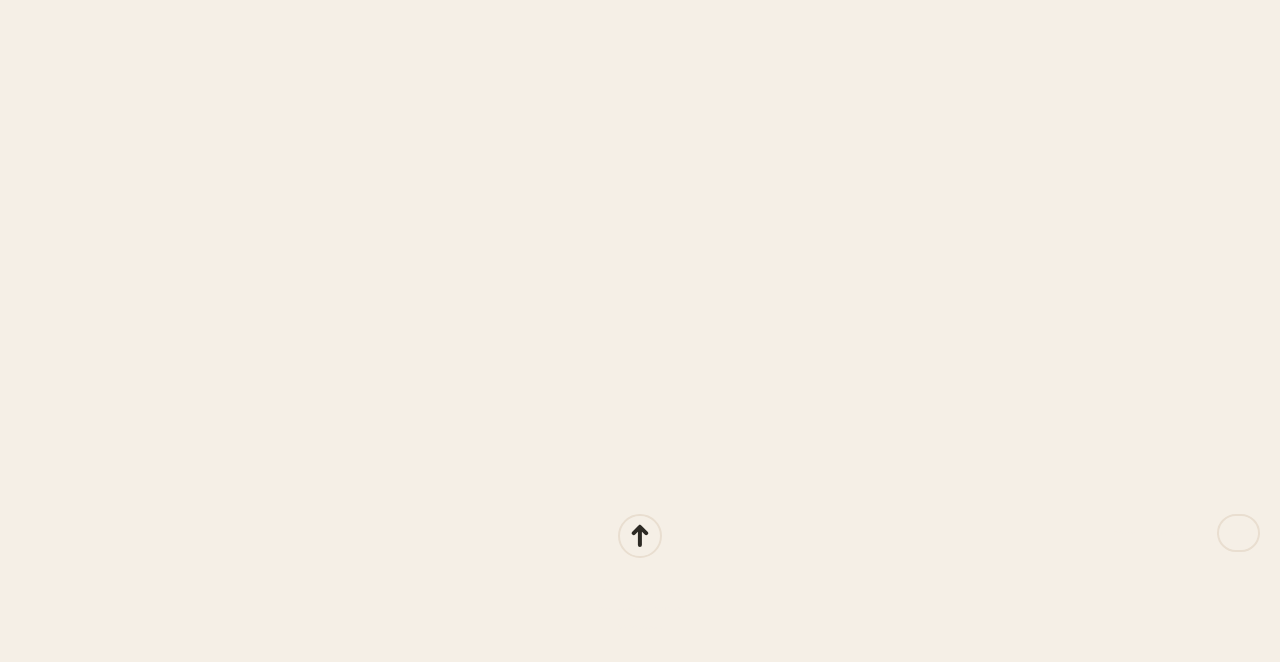
==== commit 5935e66c: "Update portfolio: 3 projects, hidden footer credits - Projects: AutoScripts Suite, Meta AI Automatio" ====
--- a/index.html
+++ b/index.html
@@ -38,8 +38,8 @@
     <link rel="shortcut icon" href="/meta/favicon.ico" />
 
     <meta name="theme-color" content="#dfd1bc" />
-    <script type="module" crossorigin src="/chunks/index-DLlN3hal.js"></script>
-    <link rel="stylesheet" crossorigin href="/assets/BJZRDlf0.css">
+    <script type="module" crossorigin src="/chunks/index-C1Ob9hCt.js"></script>
+    <link rel="stylesheet" crossorigin href="/assets/Dy-Ew5xp.css">
   </head>
   <body class="is-loading">
     <svg style="display: none" viewBox="0 0 56 61" xmlns="http://www.w3.org/2000/svg">
--- a/assets/Dy-Ew5xp.css
+++ b/assets/Dy-Ew5xp.css
@@ -0,0 +1 @@
+*,*:before,*:after{margin:0;padding:0;box-sizing:border-box;-webkit-tap-highlight-color:rgba(255,255,255,0)}a{text-decoration:none;color:inherit}:where([hidden]:not([hidden=until-found])){display:none!important}:where(html){-webkit-text-size-adjust:none}@supports not (min-block-size: 100dvb){:where(html){block-size:100%}}@media (prefers-reduced-motion: no-preference){:where(html:focus-within){scroll-behavior:smooth}}:where(body){-webkit-font-smoothing:antialiased}:where(input,button,textarea,select){font:inherit;color:inherit}:where(textarea){resize:block}:where(button,select,summary,[role=button],[role=option]){cursor:pointer}:where(:disabled){cursor:not-allowed}:where(label:has(>input:disabled),label:has(+input:disabled)){cursor:not-allowed}:where(button){border-style:solid}:where(a){text-underline-offset:.2ex}:where(ul,ol){list-style:none}:where(img,svg,video,canvas,audio,iframe,embed,object){display:block}:where(img,picture,svg){max-inline-size:100%;block-size:auto}:where(p,h1,h2,h3,h4,h5,h6){overflow-wrap:break-word}:where(h1,h2,h3){line-height:calc(1em + .5rem)}:where(hr){border:none;border-block-start:1px solid;color:inherit;block-size:0;overflow:visible}:where(.visually-hidden:not(:focus,:active,:focus-within,.not-visually-hidden)){clip-path:inset(50%)!important;height:1px!important;width:1px!important;overflow:hidden!important;position:absolute!important;white-space:nowrap!important;border:0!important}:root{--height-header: 72px;--breakpoint-sm: 480px;--breakpoint-md: 840px;--breakpoint-lg: 1024px;--breakpoint-xl: 1280px;--breakpoint-xxl: 1600px;--breakpoint-xxxl: 1920px;--icon-size-xxs: 12px;--icon-size-xs: 16px;--icon-size-sm: 20px;--icon-size-md: 28px;--icon-size-lg: 36px;--ease-smooth: cubic-bezier(.6, 0, .25, 1);--ease-power2-out: cubic-bezier(.25, .46, .45, .94);--ease-power2-in: cubic-bezier(.165, .84, .44, 1);--transition-route-duration: .5s;--transition-route-ease: cubic-bezier(.6, 0, .25, 1);--z-index-background: 0;--z-index-layout: 10;--z-index-header-home: 20;--z-index-project-background: 50;--z-index-layout-project: 70;--z-index-header: 90;--z-index-preloader: 100;--line-height-copy: 1.3;--line-height-title: 1.1;--radius-sm: 6px;--radius-md: 12px;--radius-lg: 16px;--radius-xl: 24px;--radius-xxl: 24px;--font-size-xxs: 12px;--font-size-xs: 12px;--font-size-sm: 14px;--font-size-md: 16px;--font-size-lg: 18px;--font-size-xl: 20px;--font-size-xxl: 26px;--font-size-title-xxs: 18px;--font-size-title-xs: 22px;--font-size-title-sm: 28px;--font-size-title-md: 44px;--font-size-title-lg: 56px;--font-size-title-xl: 72px;--font-size-title-xxl: 88px;--font-size-title-xxxl: 112px;--space-outer: 16px;--space-xxs: 4px;--space-xs: 8px;--space-sm: 12px;--space-md: 18px;--space-lg: 28px;--space-xl: 36px;--space-xxl: 48px;--space-xxxl: 64px;--stroke-sm: 1px;--stroke-md: 2px;--stroke-lg: 4px;--stroke-xl: 6px;--stroke-xxl: 8px}@media (min-width: 840px){:root{--radius-xxl: 48px;--height-header: 96px}}@media (min-width: 1280px){:root{--space-outer: 20px}}@media (min-width: 1600px){:root{--space-outer: 32px}}:root{--color-text-400: #2d2a24;--color-text-300: #5f5646;--color-grayscale-500: rgb(223, 210, 191);--color-grayscale-400: rgb(233, 222, 208);--color-beige-700: rgb(223, 209, 188);--color-beige-600: rgb(233, 222, 208);--color-beige-500: rgb(241, 229, 213);--color-beige-400: #f5efe6;--color-background-400: #f5efe6;--color-black-400: #2d2a24;--color-gray-500: #67727c;--color-gray-400: #a9b0b7;--color-orange-400: #ff8400;--color-white-400: #ffffff;--color-cyan-500: #0086bb;--color-cyan-400: rgb(52, 191, 255);--color-text-cyan-400: #e1f5ff;--color-text-cyan-300: #81bdd8;--color-dark-blue-600: #234ba2;--color-dark-blue-500: #052e87;--color-dark-blue-400: #002474;--color-hologram-top: rgb(0, 53, 133);--color-hologram-bottom: rgba(0, 82, 145, .6)}@font-face{font-family:Urbanist;src:url(/fonts/urbanist-400.woff2) format("woff2");font-weight:400;font-style:normal;font-display:swap}@font-face{font-family:Urbanist;src:url(/fonts/urbanist-700.woff2) format("woff2");font-weight:700;font-style:normal;font-display:swap}@font-face{font-family:Urbanist;src:url(/fonts/urbanist-900.woff2) format("woff2");font-weight:900;font-style:normal;font-display:swap}@font-face{font-family:ProFontWindows;src:url(/fonts/pro-font-windows-400.woff2) format("woff2");font-weight:400;font-style:normal;font-display:swap}@font-face{font-family:ProFontWindows;src:url(/fonts/pro-font-windows-700.woff2) format("woff2");font-weight:700;font-style:normal;font-display:swap}.grid{display:grid;grid-template-columns:repeat(12,1fr);width:100%;gap:var(--space-md);margin:0 auto;max-width:calc(var(--breakpoint-xxxl))}@media (min-width: 840px){.grid{gap:var(--space-xl)}}html.lenis,html.lenis body{height:auto}.lenis:not(.lenis-autoToggle).lenis-stopped{overflow:clip}.lenis [data-lenis-prevent],.lenis [data-lenis-prevent-wheel],.lenis [data-lenis-prevent-touch]{overscroll-behavior:contain}.lenis.lenis-smooth iframe{pointer-events:none}.lenis.lenis-autoToggle{transition-property:overflow;transition-duration:1ms;transition-behavior:allow-discrete}.project-cubewar{--color-text-400: rgb(255, 255, 255);--color-text-300: rgb(195, 204, 219);--color-accent-400: #008dff;--color-accent-text-400: white;--color-hover: #060f1f;--color-grayscale-500: #2b4169;--color-grayscale-400: #2b4169;--color-background-400: #364e7c;--color-background-300: #1c2f4f}.project-quibbo{--color-text-400: rgb(20, 29, 37);--color-text-300: rgb(72, 85, 97);--color-accent-400: rgb(31, 129, 249);--color-accent-text-400: white;--color-hover: rgb(20, 29, 37);--color-grayscale-500: rgb(226, 233, 238);--color-grayscale-400: rgb(226, 233, 238);--color-background-400: rgb(243, 247, 250);--color-background-300: white}.project-particles{--color-text-400: white;--color-text-300: rgb(149, 155, 150);--color-accent-400: #22904b;--color-accent-text-400: white;--color-hover: #000000;--color-grayscale-500: #2c2f2c;--color-grayscale-400: #2c2f2c;--color-background-400: #191c19;--color-background-300: #141614}.project-pokedex{--color-text-400: #0c1b3a;--color-text-300: rgb(105, 111, 116);--color-hover: #011030;--color-hover-text: #ffffff;--color-accent-400: #ff5350;--color-accent-text-400: white;--color-grayscale-500: #d9dde7;--color-grayscale-400: #d9dde7;--color-background-400: #e9edf6;--color-background-300: #f9fbfe}.project-sharkie{--color-text-400: #ffffff;--color-text-300: #c6d2f2;--color-hover: #00173f;--color-hover-text: #ffffff;--color-accent-400: #176cfe;--color-accent-text-400: white;--color-grayscale-500: #364f94;--color-grayscale-400: #263e82;--color-background-400: #263e82;--color-background-300: rgb(22, 41, 94)}.project-streakon{--color-text-400: #ffffff;--color-text-300: rgb(197, 197, 197);--color-hover: rgb(41, 41, 41);--color-hover-text: #ffffff;--color-accent-400: #fec600;--color-accent-text-400: rgb(44, 44, 44);--color-grayscale-500: rgb(25, 25, 25);--color-grayscale-400: rgb(33, 33, 33);--color-background-400: #141414;--color-background-300: #090909}.preloader{position:fixed;z-index:var(--z-index-preloader);top:0;left:0;width:100%;height:100%;background-color:var(--color-beige-400);display:flex;justify-content:center;align-items:center;transition:opacity .3s ease-in-out;opacity:1}.preloader-svg{width:120px;height:120px;transition:transform .2s var(--ease-power2-in),opacity .2s var(--ease-power2-in)}.preloader-rect{transform-origin:bottom center;transition:transform .3s ease-in-out}.preloader-path{fill:var(--color-text-400)}.preloader-hidden{opacity:0;pointer-events:none!important}.preloader-hidden *{pointer-events:none!important}.preloader-hidden svg{transform:scale(.4);opacity:0}html{background:var(--color-background-400);color:var(--color-text-400);--icon-color: var(--color-text-400);font-family:Urbanist;letter-spacing:.02em;overflow-y:scroll!important;--vh: 1vh;--dvh: 1vh;--svh: 1vh;--lvh: 1vh;--dvh: 1dvh;--svh: 1svh;--lvh: 1lvh;--vw: 1vw;--dvw: 1vw;--svw: 1vw;--lvw: 1vw;--dvw: 1dvw;--svw: 1svw;--lvw: 1lvw}.is-loading{overscroll-behavior:none;position:fixed;width:calc(var(--svw) * 100);height:calc(var(--svh) * 100)}::selection{background:#2d2a24;color:#fff;text-shadow:none}::-moz-selection{background:#2d2a24;color:#fff;text-shadow:none}.children-unclickable{pointer-events:all}.children-unclickable *{pointer-events:none}.button-wrapper[data-v-41e1de7c]{border:none;border-radius:100px;letter-spacing:.02em;font-size:var(--font-size-md);font-weight:800;text-align:center;white-space:nowrap;text-transform:uppercase;background-color:transparent;transition:background-color .1s ease-in-out,color .1s ease-in-out,border-color .1s ease-in-out}.button-wrapper-rounded[data-v-41e1de7c]{border-radius:50%;aspect-ratio:1}.button-wrapper-accent[data-v-41e1de7c]{background-color:var(--color-accent-400, var(--color-orange-400));color:var(--color-accent-text-400, var(--color-white-400));--icon-color: var(--color-accent-text-400, var(--color-white-400))}@media (hover: hover) and (pointer: fine){.button-wrapper-accent[data-v-41e1de7c]:hover{background-color:var(--color-hover, var(--color-black-400));color:var(--color-hover-text, var(--color-white-400));--icon-color: var(--color-hover-text, var(--color-white-400))}}.button-wrapper-theme[data-v-41e1de7c]{background-color:var(--color-grayscale-500);color:var(--color-text-400);--icon-color: var(--color-text-400)}@media (hover: hover) and (pointer: fine){.button-wrapper-theme[data-v-41e1de7c]:hover{background-color:var(--color-hover, var(--color-black-400));color:var(--color-white-400);--icon-color: var(--color-white-400)}}.button-wrapper-background[data-v-41e1de7c]{background-color:var(--color-background-400);color:var(--color-text-400);--icon-color: var(--color-text-400)}@media (hover: hover) and (pointer: fine){.button-wrapper-background[data-v-41e1de7c]:hover{background-color:var(--color-text-400);color:var(--color-background-400);--icon-color: var(--color-background-400)}}.button-wrapper-gray[data-v-41e1de7c]{background-color:var(--color-gray-400);color:var(--color-white-400);--icon-color: var(--color-white-400)}@media (hover: hover) and (pointer: fine){.button-wrapper-gray[data-v-41e1de7c]:hover{background-color:var(--color-gray-500)}}.button-wrapper-border[data-v-41e1de7c]{border:2px solid var(--color-grayscale-400);color:var(--color-text-400);--icon-color: var(--color-text-400)}@media (hover: hover) and (pointer: fine){.button-wrapper-border[data-v-41e1de7c]:hover{background-color:var(--color-hover, var(--color-black-400));color:var(--color-white-400);--icon-color: var(--color-white-400);border-color:var(--color-hover, var(--color-black-400))}}.button[data-v-e37bcbb4]{display:flex;align-items:center;justify-content:center}.button-size-sm[data-v-e37bcbb4]{height:38px;padding:0 16px}.button-size-md[data-v-e37bcbb4]{height:44px;padding:0 26px}.button-size-lg[data-v-e37bcbb4]{height:50px;padding:0 34px}.logo-svg[data-v-9c6d2970]{fill:var(--icon-color)}.button-round[data-v-44d5add0]{display:flex;align-items:center;justify-content:center;aspect-ratio:1;border-radius:50%}.button-round-size-sm[data-v-44d5add0]{width:32px;padding:6px}.button-round-size-md[data-v-44d5add0]{width:44px;padding:10px}.button-round-size-lg[data-v-44d5add0]{width:52px;padding:14px}.volume-body[data-v-50eb65c2]{transition:transform .2s ease-in-out,fill .2s ease-in-out;transform:translate(30px)}.volume-body-active[data-v-50eb65c2]{transform:translate(0)}.volume-wave-1[data-v-50eb65c2],.volume-wave-2[data-v-50eb65c2]{transition:transform .2s ease-in-out,opacity .2s ease-in-out,fill .2s ease-in-out;transform:translate(-20px);opacity:0}.volume-wave-1[data-v-50eb65c2] *,.volume-wave-2[data-v-50eb65c2] *{transition:fill .2s ease-in-out}.volume-wave-1-active[data-v-50eb65c2],.volume-wave-2-active[data-v-50eb65c2]{transform:translate(0);opacity:1}.music-toggle-dark[data-v-77f1af83]{background-color:var(--color-dark-blue-500);color:var(--color-white-400);--icon-color: var(--color-white-400)}.header[data-v-f5733ca8]{position:fixed;top:0;display:flex;align-items:center;justify-content:space-between;left:50%;transform:translate(-50%);width:var(--breakpoint-xxxl);padding:0 var(--space-outer);max-width:100%;z-index:var(--z-index-header);height:var(--height-header);pointer-events:none;--scrolled: 0}.header-scrolled[data-v-f5733ca8]{--scrolled: 1}.header-back[data-v-f5733ca8]{pointer-events:none;opacity:0;transition:opacity .2s ease-in-out;transition-delay:.1s;pointer-events:auto}.header-back-icon[data-v-f5733ca8]{width:100%;transform:rotate(180deg)}.header-back-isProjectPage[data-v-f5733ca8]{pointer-events:auto;opacity:1}.header-left[data-v-f5733ca8]{position:absolute;left:var(--space-outer);top:50%;transform:translateY(-50%)}.header-get-in-touch[data-v-f5733ca8]{width:fit-content}.header-get-in-touch-isProjectPage[data-v-f5733ca8]{opacity:1!important}.header-right[data-v-f5733ca8]{position:absolute;right:var(--space-outer);top:50%;transform:translateY(-50%);pointer-events:auto;display:flex;align-items:center;gap:var(--space-sm)}.header-music-toggle[data-v-f5733ca8]{display:flex}.header-dark[data-v-f5733ca8]{color:var(--color-white-400);--icon-color: var(--color-white-400)}.header-get-in-touch[data-v-f5733ca8]{display:none}@media (min-width: 840px){.header-get-in-touch[data-v-f5733ca8]{display:flex}}.header-logo[data-v-f5733ca8]{cursor:pointer;display:flex;gap:var(--space-xs);transition:color .2s ease-in-out;opacity:var(--scrolled);pointer-events:none}.header-logo-clickable[data-v-f5733ca8]{pointer-events:all}@media (min-width: 840px){.header-logo[data-v-f5733ca8]{gap:var(--space-sm)}}.header-logo-isProjectPage[data-v-f5733ca8]{transition:opacity .2s ease-in-out;pointer-events:none;opacity:0}.header-logo-image[data-v-f5733ca8]{width:36px}@media (min-width: 840px){.header-logo-image[data-v-f5733ca8]{width:40px}}.header-logo-text[data-v-f5733ca8]{font-weight:900;font-size:18px}@media (min-width: 840px){.header-logo-text[data-v-f5733ca8]{font-size:20px}}.cursor-wrapper[data-v-ea975afb]{position:fixed;top:0;left:0;pointer-events:none;z-index:9999;will-change:transform;display:none}@media (hover: hover) and (pointer: fine){.cursor-wrapper[data-v-ea975afb]{display:block}}.cursor-scale[data-v-ea975afb]{position:relative;transform-origin:center;will-change:transform;transition:transform .1s ease-in-out}.cursor[data-v-ea975afb]{position:absolute;top:0;left:0;transform:translate(-50%,-50%);opacity:0;transition:opacity .1s ease-in-out}.cursor-active[data-v-ea975afb]{opacity:1}.cursor-circle-black[data-v-ea975afb]{width:26px;height:26px;border-radius:50%;border:4px solid var(--color-text-400)}.cursor-circle-white[data-v-ea975afb]{width:26px;height:26px;border-radius:50%;border:4px solid var(--color-white-400)}.cursor-arrow[data-v-ea975afb]{width:54px;height:54px;transition:background-color .1s ease-in-out,opacity .1s ease-in-out;background-color:var(--color-accent-400, var(--color-orange-400));border-radius:50%;display:flex;align-items:center;justify-content:center}.cursor-arrow-icon[data-v-ea975afb]{color:var(--color-accent-text-400, var(--color-white-400));--icon-color: var(--color-accent-text-400, var(--color-white-400));width:24px}.cursor-arrow-external[data-v-ea975afb]{width:54px;height:54px;transition:background-color .1s ease-in-out,opacity .1s ease-in-out;background-color:var(--color-accent-400, var(--color-orange-400));border-radius:50%;display:flex;align-items:center;justify-content:center}.cursor-arrow-external-icon[data-v-ea975afb]{color:var(--color-accent-text-400, var(--color-white-400));--icon-color: var(--color-accent-text-400, var(--color-white-400));width:24px;transform:rotate(-45deg)}.layout[data-v-580041db]{width:100%;display:flex;flex-direction:column;align-items:center;z-index:var(--z-index-layout);position:relative}.appearing-text[data-v-2b7115b5]{position:relative}.appearing-text-value[data-v-2b7115b5]{position:absolute}.appearing-text-clone[data-v-2b7115b5]{visibility:hidden}.banner[data-v-c8df8ce6]{width:fit-content;transform-origin:center center;position:relative}.banner-background[data-v-c8df8ce6]{position:absolute;outline:var(--stroke-lg) solid var(--color-beige-400);background-color:#263c70;top:0;left:0;width:100%;height:100%;transform-origin:left center}.banner-size-sm[data-v-c8df8ce6]{padding:2px var(--space-xxs)}@media (min-width: 1024px){.banner-size-sm[data-v-c8df8ce6]{padding:var(--space-xxs) var(--space-xs)}}.banner-size-md[data-v-c8df8ce6]{padding:var(--space-xxs) var(--space-xs)}@media (min-width: 1024px){.banner-size-md[data-v-c8df8ce6]{padding:var(--space-xs) var(--space-sm)}}.banner-copy[data-v-c8df8ce6]{font-weight:700;color:var(--color-white-400);font-family:ProFontWindows;text-transform:uppercase}.banner-copy-size-sm[data-v-c8df8ce6]{font-size:var(--font-size-title-xxs)}@media (min-width: 1280px){.banner-copy-size-sm[data-v-c8df8ce6]{font-size:var(--font-size-title-xs)}}.banner-copy-size-md[data-v-c8df8ce6]{font-size:var(--font-size-title-xxs)}@media (min-width: 1024px){.banner-copy-size-md[data-v-c8df8ce6]{font-size:var(--font-size-title-xs)}}@media (min-width: 1280px){.banner-copy-size-md[data-v-c8df8ce6]{font-size:var(--font-size-title-sm)}}.hero[data-v-5a897287]{max-height:calc(var(--lvh) * 100);height:calc(var(--lvh) * 100);width:100%;display:flex;position:relative;overflow:hidden}.hero-content[data-v-5a897287]{align-items:center;justify-content:center;height:46%}@media (orientation: landscape){.hero-content[data-v-5a897287]{height:100%}}@media (orientation: landscape) and (min-width: 840px){.hero-content[data-v-5a897287]{padding-bottom:30%}}@media (orientation: landscape) and (min-width: 1024px){.hero-content[data-v-5a897287]{padding-bottom:5%}}.hero-content-inner[data-v-5a897287]{transform-origin:center center;grid-column:1/13;gap:var(--space-xxl);display:flex;flex-direction:column;align-items:center;justify-content:center;width:fit-content;position:relative;left:50%;transform:translate(-50%)}@media (orientation: landscape){.hero-content-inner[data-v-5a897287]{left:0;transform:translate(0);grid-column:2/13;width:fit-content}}.hero-content-copys[data-v-5a897287]{display:flex;flex-direction:column;gap:var(--space-sm)}@media (min-width: 840px){.hero-content-copys[data-v-5a897287]{gap:var(--space-md)}}.hero-content-button[data-v-5a897287]{width:fit-content}.hero-title[data-v-5a897287]{font-weight:900;letter-spacing:.02em;font-size:var(--font-size-title-lg)}@media (orientation: landscape){.hero-title[data-v-5a897287]{font-size:var(--font-size-title-lg)}}@media (orientation: landscape) and (min-height: 480px) and (min-width: 480px){.hero-title[data-v-5a897287]{font-size:var(--font-size-title-xl)}}@media (orientation: landscape) and (min-height: 480px) and (min-width: 1280px){.hero-title[data-v-5a897287]{font-size:var(--font-size-title-xxl)}}.hero-banner[data-v-5a897287]{position:absolute;bottom:0;right:-16px;z-index:10;transform:rotate(-5deg) translateY(65%)}@media (min-width: 480px){.hero-banner[data-v-5a897287]{right:-24px;transform:rotate(-5deg) translateY(70%)}}@media (min-width: 1024px){.hero-banner[data-v-5a897287]{right:-32px;transform:rotate(-5deg) translateY(80%)}}.projected-element[data-v-76851efe]{width:100%;height:100%}@media (orientation: landscape){.projected-element[data-v-76851efe]{width:0;height:0;position:relative}}.box-description[data-v-ffb196d0]{--line-length: min(48px, calc(var(--svw) * 5));gap:var(--space-xxs);position:absolute;bottom:var(--count-height);width:calc(100% - var(--space-outer) * 2);left:var(--space-outer)}@media (orientation: landscape){.box-description[data-v-ffb196d0]{position:relative;left:0;bottom:0;width:480px;max-width:calc(var(--svw) * 38);transform:translate(-100%,-50%);padding-top:3px;padding-right:var(--line-length)}}@media (orientation: landscape) and (min-height: 480px){.box-description[data-v-ffb196d0]{width:410px;max-width:calc(var(--svw) * 32)}}.box-description-line[data-v-ffb196d0]{width:100%;height:1px;background-color:var(--color-cyan-400)}@media (orientation: landscape){.box-description-line[data-v-ffb196d0]{display:none}}.box-description-details[data-v-ffb196d0]{padding:var(--space-sm) var(--space-md);display:flex;align-items:center;justify-content:space-between}@media (orientation: landscape){.box-description-details[data-v-ffb196d0]{display:none}}.box-description-details-name[data-v-ffb196d0]{font-size:var(--font-size-title-xs);font-weight:700}.box-description-details-location[data-v-ffb196d0]{display:flex;align-items:center;gap:var(--space-xs)}.box-description-details-location-icon[data-v-ffb196d0]{width:var(--icon-size-xs);--icon-color: var(--color-white-400);transform:translateY(-1px)}.box-description-details-location-copy[data-v-ffb196d0]{font-size:var(--font-size-md)}.box-description[data-v-ffb196d0]:after,.box-description[data-v-ffb196d0]:before{display:none}@media (orientation: landscape){.box-description[data-v-ffb196d0]:after,.box-description[data-v-ffb196d0]:before{display:block}}.box-description[data-v-ffb196d0]:after{content:"";position:absolute;top:50%;transform:translateY(-50%);right:0;width:11px;height:11px;background-color:var(--color-cyan-400);border-radius:50%}.box-description[data-v-ffb196d0]:before{content:"";position:absolute;top:50%;transform:translateY(-50%);right:0;width:var(--line-length);height:0;border-top:var(--stroke-sm) solid var(--color-cyan-400)}.box-description-content[data-v-ffb196d0]{border:var(--stroke-sm) solid var(--color-cyan-400);border-radius:var(--radius-md);background:linear-gradient(to bottom,var(--color-hologram-top) 0%,var(--color-hologram-bottom) 100%)}@media (orientation: landscape){.box-description-content[data-v-ffb196d0]{padding:var(--space-xs) var(--space-sm)}}@media (orientation: landscape) and (min-width: 840px){.box-description-content[data-v-ffb196d0]{padding:var(--space-sm) var(--space-md)}}.box-description-copy[data-v-ffb196d0]{will-change:opacity;font-size:var(--font-size-md);padding:var(--space-sm) var(--space-md)}@media (orientation: landscape){.box-description-copy[data-v-ffb196d0]{padding:0;font-size:var(--font-size-sm)}}@media (orientation: landscape) and (min-height: 480px){.box-description-copy[data-v-ffb196d0]{font-size:var(--font-size-lg)}}.box-services[data-v-e6a88505]{--line-length: min(48px, calc(var(--svw) * 5));position:absolute;bottom:var(--count-height);width:calc(100% - var(--space-outer) * 2);left:var(--space-outer)}@media (orientation: landscape){.box-services[data-v-e6a88505]{width:480px;max-width:calc(var(--svw) * 37);padding-left:var(--line-length);position:relative;left:0;bottom:0;padding-top:3px;transform:translateY(-50%)}}@media (orientation: landscape) and (min-height: 480px){.box-services[data-v-e6a88505]{width:380px;max-width:calc(var(--svw) * 36)}}.box-services[data-v-e6a88505]:after,.box-services[data-v-e6a88505]:before{display:none}@media (orientation: landscape){.box-services[data-v-e6a88505]:after,.box-services[data-v-e6a88505]:before{display:block}}.box-services[data-v-e6a88505]:after{content:"";position:absolute;top:50%;transform:translateY(-50%);left:0;width:11px;height:11px;background-color:var(--color-cyan-400);border-radius:50%}.box-services[data-v-e6a88505]:before{content:"";position:absolute;top:50%;transform:translateY(-50%);left:0;height:0;border-top:var(--stroke-sm) solid var(--color-cyan-400)}@media (orientation: landscape){.box-services[data-v-e6a88505]:before{width:var(--line-length)}}.box-services-content[data-v-e6a88505]{border:var(--stroke-sm) solid var(--color-cyan-400);border-radius:var(--radius-md);background:linear-gradient(to bottom,var(--color-hologram-top) 0%,var(--color-hologram-bottom) 100%);display:flex;flex-direction:column;gap:var(--space-sm);padding:var(--space-sm) var(--space-md)}@media (orientation: landscape){.box-services-content[data-v-e6a88505]{padding:var(--space-xs) var(--space-sm)}}@media (min-width: 840px){.box-services-content[data-v-e6a88505]{padding:var(--space-sm) var(--space-md)}}.box-services-list[data-v-e6a88505]{display:flex;flex-direction:column;gap:var(--space-xs)}.box-services-list-item[data-v-e6a88505]{display:flex;flex-direction:column;padding-left:18px;position:relative}.box-services-list-item[data-v-e6a88505]:before{content:"";position:absolute;left:2px;top:6px;width:4px;height:4px;background-color:var(--color-text-cyan-400);border-radius:50%}.box-services-list-item-name[data-v-e6a88505]{font-size:var(--font-size-md)}@media (orientation: landscape){.box-services-list-item-name[data-v-e6a88505]{font-size:var(--font-size-sm)}}@media (orientation: landscape) and (min-height: 480px){.box-services-list-item-name[data-v-e6a88505]{font-size:var(--font-size-lg)}}.box-services-title[data-v-e6a88505]{font-size:var(--font-size-title-xs);font-weight:700}@media (orientation: landscape){.box-services-title[data-v-e6a88505]{font-size:var(--font-size-title-xxs)}}@media (orientation: landscape) and (min-height: 480px){.box-services-title[data-v-e6a88505]{font-size:var(--font-size-title-xs)}}.box-details[data-v-47b7de0c]{--line-length: min(48px, calc(var(--svw) * 5));display:none}@media (orientation: landscape){.box-details[data-v-47b7de0c]{display:block;position:absolute;padding-bottom:3px;padding-right:var(--line-length);width:240px;max-width:calc(var(--svw) * 30);transform:translate(-100%,-50%)}}@media (orientation: landscape) and (min-height: 480px){.box-details[data-v-47b7de0c]{width:240px}}.box-details[data-v-47b7de0c]:after,.box-details[data-v-47b7de0c]:before{display:none}@media (orientation: landscape){.box-details[data-v-47b7de0c]:after,.box-details[data-v-47b7de0c]:before{display:block}}.box-details[data-v-47b7de0c]:after{content:"";position:absolute;top:50%;transform:translateY(-50%);right:0;width:11px;height:11px;background-color:var(--color-cyan-400);border-radius:50%}.box-details[data-v-47b7de0c]:before{content:"";position:absolute;top:50%;transform:translateY(-50%);right:0;width:var(--line-length);height:0;border-bottom:var(--stroke-sm) solid var(--color-cyan-400)}.box-details-content[data-v-47b7de0c]{border:var(--stroke-sm) solid var(--color-cyan-400);border-radius:var(--radius-md);background:linear-gradient(to bottom,var(--color-hologram-top) 0%,var(--color-hologram-bottom) 100%);gap:var(--space-xxs);display:flex;flex-direction:row;justify-content:space-between;padding:var(--space-sm) var(--space-md)}@media (orientation: landscape){.box-details-content[data-v-47b7de0c]{flex-direction:column;justify-content:flex-start;padding:var(--space-xs) var(--space-sm)}}@media (min-width: 840px){.box-details-content[data-v-47b7de0c]{padding:var(--space-sm) var(--space-md)}}.box-details-item[data-v-47b7de0c]{display:flex;align-items:center;gap:var(--space-xs);flex-direction:row;white-space:nowrap;height:var(--icon-size-sm)}.box-details-icon[data-v-47b7de0c]{width:var(--icon-size-xxs);transform:translateY(-1px);--icon-color: var(--color-white-400)}@media (min-width: 840px){.box-details-icon[data-v-47b7de0c]{width:var(--icon-size-xs)}}.box-details-title[data-v-47b7de0c]{font-size:var(--font-size-title-xxs);font-weight:700}@media (min-width: 840px){.box-details-title[data-v-47b7de0c]{font-size:var(--font-size-title-sm)}}.box-details-items[data-v-47b7de0c]{display:flex;font-size:var(--font-size-sm);flex-direction:column}@media (min-width: 840px){.box-details-items[data-v-47b7de0c]{font-size:var(--font-size-md)}}.box-details-items-copy[data-v-47b7de0c]{flex:.5}.progress-count[data-v-d2731be1]{font-size:var(--font-size-sm);font-weight:700;color:var(--color-text-cyan-400);font-family:ProFontWindows;text-align:center;align-items:center;height:var(--count-height);will-change:transform,opacity;padding:0 var(--space-lg)}@media (orientation: landscape){.progress-count[data-v-d2731be1]{display:none}}.progress-count-bar[data-v-d2731be1]{width:100%;height:1px;border-radius:var(--radius-md);grid-column:2/10;background-color:var(--color-hologram-bottom)}.progress-count-bar-fill[data-v-d2731be1]{background-color:var(--color-cyan-400);height:100%;border-radius:var(--radius-md)}.progress-count-percentage[data-v-d2731be1]{grid-column:10/12;white-space:nowrap}.about-content[data-v-68ee95dd]{position:absolute;color:var(--color-text-cyan-400);font-family:ProFontWindows;top:0;width:100%;padding:var(--space-outer);left:50%;transform:translate(-50%);height:calc(var(--lvh) * 100);--count-height: calc(max(calc((var(--lvh) - var(--svh)) * 100), 36px) + var(--space-outer))}.about-details[data-v-68ee95dd],.about-description[data-v-68ee95dd],.about-services[data-v-68ee95dd]{display:flex;justify-content:center;align-items:center;will-change:transform,opacity;height:100%;width:100%;position:absolute;top:0;left:0}@media (orientation: landscape){.about-details[data-v-68ee95dd],.about-description[data-v-68ee95dd],.about-services[data-v-68ee95dd]{width:100%;height:0;top:50%}}.about-progress-count[data-v-68ee95dd]{will-change:transform,opacity;position:absolute;bottom:0;left:var(--space-outer);width:calc(100% - var(--space-outer) * 2)}.notch[data-v-d91e3d19]{aspect-ratio:1;overflow:hidden}.preview-card[data-v-8ddfd864]{--hover: 0;position:relative;border-radius:var(--radius-xl);z-index:var(--z-index-layout)}.preview-card[data-v-8ddfd864]:after{content:"";position:absolute;top:-8px;left:-8px;width:calc(100% + 16px);height:calc(100% + 16px);background-color:var(--color-grayscale-400);border-radius:var(--radius-xl);z-index:-1;opacity:0;pointer-events:none;transition:opacity .1s ease-in-out}@media (hover: hover) and (pointer: fine){.preview-card[data-v-8ddfd864]:hover{--hover: 1}.preview-card[data-v-8ddfd864]:hover:after{opacity:1}}.preview-card-content[data-v-8ddfd864]{display:flex;flex-direction:column;gap:var(--space-md);padding-top:var(--space-xs)}@media (hover: hover) and (pointer: fine){.preview-card-overlay[data-v-8ddfd864]{display:none}}.preview-card-notch[data-v-8ddfd864]{position:absolute;color:var(--color-beige-400);--icon-color: var(--color-beige-400);transform:scale(-1) rotate(90deg);height:var(--radius-lg)}.preview-card-notch-left[data-v-8ddfd864]{bottom:0;right:50px}.preview-card-notch-right[data-v-8ddfd864]{bottom:50px;right:0}.preview-card-edge[data-v-8ddfd864]{position:absolute;bottom:-1px;right:-1px;background-color:var(--color-beige-400);padding:6px 1px 1px 6px;border-radius:32px 0 0}.preview-card-button-arrow[data-v-8ddfd864]{transition:transform .1s ease-in-out;width:100%;transform:rotate(calc(var(--hover) * -45deg))}.preview-card-image[data-v-8ddfd864]{width:100%;height:100%;object-fit:cover}.preview-card-image-container[data-v-8ddfd864]{transition:transform .1s ease-in-out;transform:scale(calc(1 + var(--hover) * .02));aspect-ratio:16/9}.preview-card-image-wrapper[data-v-8ddfd864]{border-radius:var(--radius-lg);overflow:hidden;background-color:var(--color-beige-500)}.preview-card-top[data-v-8ddfd864]{position:relative;width:100%;aspect-ratio:16/9}.preview-card-top-empty[data-v-8ddfd864]{border:4px dashed var(--color-grayscale-500);border-radius:var(--radius-lg);background-color:var(--color-grayscale-400);display:flex;align-items:center;justify-content:center}.preview-card-top-empty-icon[data-v-8ddfd864]{width:var(--icon-size-lg);color:var(--color-text-300);--icon-color: var(--color-text-300);--stroke-width: 4px}.preview-card-copys[data-v-8ddfd864]{display:flex;flex-direction:column}.preview-card-title[data-v-8ddfd864]{font-size:var(--font-size-title-xs);font-weight:700;color:var(--color-text-400)}.preview-card-description[data-v-8ddfd864]{font-size:var(--font-size-md);color:var(--color-text-300);font-weight:500}.notch-section[data-v-baf6aac6]{position:relative;width:100%;display:flex;flex-direction:row;justify-content:space-between}.notch-element[data-v-baf6aac6]{width:var(--radius-xxl)}.notch-element-right[data-v-baf6aac6]{transform:scaleX(-1)}.projects[data-v-a0a29218]{display:flex;flex-direction:column;align-items:center;justify-content:center;position:relative;width:100%;gap:var(--space-xl);padding-left:var(--space-outer);padding-right:var(--space-outer);background-color:var(--color-beige-400);min-height:calc(var(--lvh) * 100 + var(--radius-xxl));padding-top:96px;padding-bottom:96px}@media (min-width: 840px){.projects[data-v-a0a29218]{padding-top:144px;padding-bottom:144px;gap:var(--space-xxl)}}@media (min-width: 1024px){.projects[data-v-a0a29218]{gap:var(--space-xxxl)}}.projects-title[data-v-a0a29218]{position:relative;padding-top:var(--space-md);grid-column:1/13}@media (min-width: 840px){.projects-title[data-v-a0a29218]{grid-column:1/10}}@media (min-width: 1024px){.projects-title[data-v-a0a29218]{grid-column:3/8}}.projects-title-copy[data-v-a0a29218]{font-weight:900;letter-spacing:.02em;font-size:var(--font-size-title-md)}@media (min-width: 480px){.projects-title-copy[data-v-a0a29218]{font-size:var(--font-size-title-lg)}}@media (min-width: 1280px){.projects-title-copy[data-v-a0a29218]{font-size:var(--font-size-title-xl)}}.projects-title-banner[data-v-a0a29218]{position:absolute;top:0;left:-8px;transform:translateY(-20%) rotate(-4deg)}@media (min-width: 1024px){.projects-title-banner[data-v-a0a29218]{left:-16px;transform:translateY(-20%) rotate(-6deg)}}.projects-notch-start[data-v-a0a29218]{position:absolute;top:0;left:0;transform:translateY(-100%);color:var(--color-beige-400);--icon-color: var(--color-beige-400)}.projects-notch-end[data-v-a0a29218]{position:absolute;bottom:0;left:0;color:var(--color-beige-600);--icon-color: var(--color-beige-600)}.projects-cards[data-v-a0a29218]{max-width:100%;flex:1;grid-column:1/span 12;display:grid;gap:var(--space-lg);grid-template-columns:repeat(auto-fill,minmax(280px,1fr))}@media (min-width: 840px){.projects-cards[data-v-a0a29218]{grid-column:1/span 12}}@media (min-width: 1024px){.projects-cards[data-v-a0a29218]{grid-template-columns:repeat(auto-fit,minmax(300px,1fr));grid-column:3/span 8}}@media (min-width: 1280px){.projects-cards[data-v-a0a29218]{grid-template-columns:repeat(auto-fit,minmax(360px,1fr))}}.social[data-v-8f7d3b25]{display:flex;gap:var(--space-md)}.contact[data-v-a98f2617]{width:100%;max-width:calc(var(--svw) * 100);overflow:hidden;min-height:calc(var(--lvh) * 100);padding:var(--space-outer);padding-top:var(--space-lg)}@media (min-width: 840px){.contact[data-v-a98f2617]{padding-top:var(--space-xxl)}}.contact-content[data-v-a98f2617]{position:relative;padding-top:var(--space-md);grid-column:1/13;display:flex;flex-direction:column;gap:var(--space-md)}@media (min-width: 480px){.contact-content[data-v-a98f2617]{grid-column:1/8}}@media (min-width: 840px){.contact-content[data-v-a98f2617]{gap:var(--space-xl);grid-column:1/6;padding-top:var(--space-lg)}}@media (min-width: 1024px){.contact-content[data-v-a98f2617]{grid-column:2/6}}.contact-title[data-v-a98f2617]{font-weight:900;letter-spacing:.02em;font-size:var(--font-size-title-md)}@media (min-width: 480px){.contact-title[data-v-a98f2617]{font-size:var(--font-size-title-lg)}}@media (min-width: 1280px){.contact-title[data-v-a98f2617]{font-size:var(--font-size-title-xl)}}.clickable[data-v-1fec2a3a]{border:none;background:none;cursor:pointer;position:relative;z-index:0;transition:color .1s ease-in-out}.clickable[data-v-1fec2a3a]:after{content:"";position:absolute;top:-4px;left:-8px;width:calc(100% + 16px);height:calc(100% + 8px);background-color:var(--color-hover, var(--color-black-400));z-index:-1;border-radius:var(--radius-md);opacity:0;transition:opacity .1s ease-in-out}@media (hover: hover) and (pointer: fine){.clickable[data-v-1fec2a3a]:hover{color:var(--color-white-400)}.clickable[data-v-1fec2a3a]:hover:after{opacity:1}}.footer[data-v-13a18dd0]{background:var(--color-background-300, var(--color-beige-400));width:100%;display:flex;justify-content:center;position:relative}.footer-content[data-v-13a18dd0]{display:flex;flex-direction:column;align-items:center;gap:var(--space-xl);width:100%;max-width:calc(var(--breakpoint-xxxl));padding:calc(var(--space-outer) + var(--space-sm)) var(--space-outer);position:relative}.footer-back-to-top[data-v-13a18dd0]{cursor:pointer}@media (min-width: 840px){.footer-back-to-top[data-v-13a18dd0]{position:absolute;top:calc(var(--space-outer) + var(--space-sm));left:50%;transform:translate(-50%)}}.footer-back-to-top-icon[data-v-13a18dd0]{transform:rotate(-90deg)}.footer-top[data-v-13a18dd0]{display:flex;flex-direction:column;width:100%;justify-content:space-between;align-items:center;gap:var(--space-xl)}@media (min-width: 840px){.footer-top[data-v-13a18dd0]{gap:var(--space-md);flex-direction:row}}.footer-top-links[data-v-13a18dd0]{display:flex;flex-direction:column-reverse;align-items:center;gap:var(--space-md)}.footer-top-links-legal[data-v-13a18dd0]{display:flex;flex-direction:row;gap:var(--space-md)}@media (min-width: 840px){.footer-top-links[data-v-13a18dd0]{gap:var(--space-lg);flex-direction:row;position:relative;margin-left:auto}}.footer-link[data-v-13a18dd0]{font-weight:700}.footer-credits[data-v-13a18dd0]{display:flex;flex-direction:column;align-items:center;gap:var(--space-sm);width:100%;font-size:var(--font-size-sm);text-align:center}.footer-credits-built[data-v-13a18dd0],.footer-credits-music[data-v-13a18dd0]{display:flex;flex-direction:row;align-items:center;gap:var(--space-xxs)}.footer-notch[data-v-13a18dd0]{position:absolute;top:0;left:0;transform:translateY(-100%);color:var(--color-background-300, var(--color-beige-400));--icon-color: var(--color-background-300, var(--color-beige-400))}.footer-hidden-links[data-v-13a18dd0],.footer-hidden-credits[data-v-13a18dd0]{font-size:6px!important;color:var(--color-beige-400)!important;pointer-events:none;-webkit-user-select:none;user-select:none}.footer-hidden-links[data-v-13a18dd0] *,.footer-hidden-credits[data-v-13a18dd0] *{font-size:6px!important;color:var(--color-beige-400)!important}.footer-hidden-switch[data-v-13a18dd0] *{font-size:6px!important;color:var(--color-beige-400)!important;border-color:var(--color-beige-400)!important;background:transparent!important}.header-link[data-v-098ab6d1]{letter-spacing:.02em;font-weight:700;border:none;background:none;transition:color .1s ease-in-out;font-size:var(--font-size-md);width:128px;white-space:nowrap;text-transform:uppercase;z-index:2;border-radius:100px;padding:var(--space-xxs) 0}.header-link[data-v-098ab6d1]:after{content:"";position:absolute;top:0;left:0;width:100%;height:100%;transition:background-color .1s ease-in-out,opacity .1s ease-in-out;background-color:var(--color-text-400);border-radius:100px;z-index:-1;opacity:0}.header-link-dark[data-v-098ab6d1]:after{background-color:var(--color-dark-blue-600)}.header-link-active[data-v-098ab6d1]:after{opacity:0!important}@media (hover: hover) and (pointer: fine){.header-link[data-v-098ab6d1]:hover{color:var(--color-white-400)}.header-link[data-v-098ab6d1]:hover:after{opacity:1}}.header-home[data-v-a2bbd5bb]{position:fixed;top:0;left:50%;transform:translate(-50%);z-index:var(--z-index-header-home);height:var(--height-header);align-items:center;justify-content:center;display:none;opacity:0;transition:opacity .3s ease-in-out,transform var(--transition-route-duration) var(--transition-route-ease)}.header-home-isProjectPage[data-v-a2bbd5bb]{transform:translate(-50%) translateY(-100%)}.header-home-mounted[data-v-a2bbd5bb]{opacity:1}@media (min-width: 1024px){.header-home[data-v-a2bbd5bb]{display:flex}}.header-home-links[data-v-a2bbd5bb]{position:relative;display:flex;padding:3px;background-color:var(--color-beige-500);border-radius:100px;color:var(--color-text-400);transition:color .1s ease-in-out,background-color .1s ease-in-out}.header-home-links-dark[data-v-a2bbd5bb]{background-color:var(--color-dark-blue-500);color:var(--color-white-400)}.header-home-bar[data-v-a2bbd5bb]{position:absolute;top:3px;left:3px;height:calc(100% - 6px);width:128px;background:var(--color-orange-400);border-radius:100px;transition:transform .3s var(--ease-smooth),opacity .1s ease-in-out,background-color .1s ease-in-out;z-index:1;opacity:0}.header-home-bar-dark[data-v-a2bbd5bb]{background-color:var(--color-cyan-500)}.header-home-bar-active[data-v-a2bbd5bb]{opacity:1}.header-home-link[data-v-a2bbd5bb]{position:relative;z-index:2;letter-spacing:.02em;font-weight:700;border:none;background:none;transition:color .1s ease-in-out;font-size:var(--font-size-md);width:128px;white-space:nowrap;text-transform:uppercase}.header-home-link-active[data-v-a2bbd5bb]{color:var(--color-white-400)}.scroll-icon-enter-active[data-v-7f95895e],.scroll-icon-leave-active[data-v-7f95895e]{transition:opacity .3s ease-in-out}.scroll-icon-enter-from[data-v-7f95895e],.scroll-icon-leave-to[data-v-7f95895e]{opacity:0}.scroll-icon[data-v-7f95895e]{position:absolute;top:0;left:0;height:calc(var(--svh) * 100);width:100%;display:flex;align-items:flex-end;padding-bottom:var(--space-outer);justify-content:center;z-index:var(--z-index-header);pointer-events:none}.scroll-icon[data-v-7f95895e] *{pointer-events:none}.scroll-icon-swipe-up[data-v-7f95895e]{width:calc(var(--icon-size-md) + 4px);--stroke-width: var(--stroke-md);fill:var(--color-beige-400);animation:swipeUp-7f95895e 1s infinite;animation-direction:alternate;animation-timing-function:var(--ease-power2-out)}@keyframes swipeUp-7f95895e{0%{transform:translateY(0)}to{transform:translateY(-10px)}}.scroll-icon-pointer[data-v-7f95895e]{display:flex;flex-direction:column;align-items:center;justify-content:center;gap:var(--space-xxs);transform:translateY(4px)}.scroll-icon-arrow[data-v-7f95895e]{transform:rotate(90deg);width:var(--icon-size-sm);--stroke-width: 3px}.scroll-icon-mouse[data-v-7f95895e]{border:3px solid var(--color-text-400);height:34px;border-radius:100px;width:22px;display:flex;padding-top:3px;justify-content:center}.scroll-icon-mouse-dot[data-v-7f95895e]{width:4px;height:12px;background-color:var(--color-text-400);border-radius:100px;animation:scrollIconDot-7f95895e 1s infinite;animation-direction:alternate;animation-timing-function:var(--ease-power2-out)}@keyframes scrollIconDot-7f95895e{0%{transform:translateY(0)}to{transform:translateY(3px)}}.three-canvas[data-v-9f50d36f]{width:calc(var(--svw) * 100);height:calc(var(--lvh) * 100);max-height:calc(var(--lvh) * 100);position:relative;overflow:hidden}.three-canvas-contact[data-v-9f50d36f]{position:absolute;bottom:var(--contact-bottom);left:0;width:100%;height:calc(var(--lvh) * 100);max-height:calc(var(--lvh) * 100)}.home-wrapper[data-v-9f50d36f]{transform-origin:center center}.home-wrapper-out[data-v-9f50d36f]{animation:home-wrapper-out-9f50d36f var(--transition-route-duration) var(--transition-route-ease)}.home-wrapper-in[data-v-9f50d36f]{animation:home-wrapper-in-9f50d36f var(--transition-route-duration) var(--transition-route-ease)}@keyframes home-wrapper-out-9f50d36f{0%{transform:scale(1)}to{transform:scale(.95)}}@keyframes home-wrapper-in-9f50d36f{0%{transform:scale(.95)}to{transform:scale(1)}}.home-contact[data-v-9f50d36f]{width:100%;min-height:calc(var(--lvh) * 100);max-height:calc(var(--lvh) * 100)}.about-spacer[data-v-9f50d36f]{max-height:calc(var(--lvh) * 250);min-height:calc(var(--lvh) * 250)}.intro-wrapper[data-v-9f50d36f]{width:100%;display:flex;flex-direction:column}.intro-wrapper-spacer[data-v-9f50d36f]{display:none}@media (min-width: 840px){.intro-wrapper-spacer[data-v-9f50d36f]{display:block;height:200px}}.intro-hero[data-v-9f50d36f]{position:absolute;top:0;left:0;width:100%;max-height:calc(var(--lvh) * 100);min-height:calc(var(--lvh) * 100);overflow:hidden}.intro-about-hidden[data-v-9f50d36f]{visibility:hidden}.intro-sticky[data-v-9f50d36f]{top:0;left:0;width:100%;max-height:calc(var(--lvh) * 100);min-height:calc(var(--lvh) * 100);overflow:hidden;z-index:-1;display:flex;align-items:flex-end}.intro-sticky-visible[data-v-9f50d36f]{position:sticky}.intro-sticky-content[data-v-9f50d36f]{width:calc(var(--svw) * 100);height:calc(var(--lvh) * 100);max-height:calc(var(--lvh) * 100);position:relative;overflow:hidden}.intro-sticky-content-contact[data-v-9f50d36f]{position:absolute;bottom:var(--contact-bottom);left:0;width:100%;height:calc(var(--lvh) * 100);max-height:calc(var(--lvh) * 100)}.tag[data-v-570fe0c4]{border-radius:var(--radius-md);padding:calc(var(--space-xxs) - var(--stroke-md)) calc(var(--space-sm) - var(--stroke-md));border:var(--stroke-md) solid transparent}.tag-copy[data-v-570fe0c4]{font-size:var(--font-size-xs);font-weight:700}.tag-variant-three[data-v-570fe0c4]{background-color:#ed9c55;color:#492708}.tag-variant-react[data-v-570fe0c4]{background-color:#61dafb;color:#0f2e36}.tag-variant-websockets[data-v-570fe0c4]{background-color:#2674a4;color:#fff}.tag-variant-redis[data-v-570fe0c4]{background-color:#ce4036;color:#fff}.tag-variant-html[data-v-570fe0c4],.tag-variant-css[data-v-570fe0c4]{color:var(--color-text-400);border-color:var(--color-grayscale-400)}.tag-variant-javascript[data-v-570fe0c4]{background-color:#ffdf4f;color:#362d03}.tag-variant-node[data-v-570fe0c4]{background-color:#237d23;color:#fff}.tag-variant-next[data-v-570fe0c4]{background-color:#fff;color:#000}.tag-variant-kubernetes[data-v-570fe0c4]{background-color:#326ce5;color:#fff}.tag-variant-postgresql[data-v-570fe0c4]{background-color:#2f6c92;color:#fff}.tag-variant-ogl[data-v-570fe0c4]{background-color:#0e5495;color:#fff}.tag-variant-glsl[data-v-570fe0c4]{background-color:#95630e;color:#fff}.project-hero[data-v-92a420ab]{padding:0 var(--space-outer);padding-bottom:48px;padding-top:calc(var(--height-header) + 24px)}@media (min-width: 840px){.project-hero[data-v-92a420ab]{padding-bottom:64px}}.project-hero-button[data-v-92a420ab]{flex:.5}@media (min-width: 840px){.project-hero-button[data-v-92a420ab]{width:fit-content}}.project-hero-buttons[data-v-92a420ab]{grid-row:3;display:flex;align-items:center;justify-content:center;gap:var(--space-sm);margin-top:var(--space-md);width:100%;grid-column:1/13}@media (min-width: 840px){.project-hero-buttons[data-v-92a420ab]{gap:var(--space-md);width:fit-content;grid-column:1/6;grid-row:2;margin-top:0}}@media (min-width: 1024px){.project-hero-buttons[data-v-92a420ab]{grid-column:2/6}}.project-hero-video[data-v-92a420ab]{grid-column:1/span 12;align-self:center}@media (min-width: 840px){.project-hero-video[data-v-92a420ab]{grid-column:1/8}}@media (min-width: 1024px){.project-hero-video[data-v-92a420ab]{grid-column:2/8}}.project-hero-tags[data-v-92a420ab]{display:flex;flex-wrap:wrap;gap:var(--space-sm)}.project-hero-title[data-v-92a420ab]{font-size:var(--font-size-title-lg);color:var(--color-text-400);line-height:var(--line-height-title);transform:translateY(0);animation:project-hero-title-visible-92a420ab .5s var(--ease-smooth)}@media (min-width: 840px){.project-hero-title[data-v-92a420ab]{font-size:var(--font-size-title-xl)}}@keyframes project-hero-title-visible-92a420ab{0%{transform:translateY(100%)}to{transform:translateY(0)}}.project-hero-title-wrapper[data-v-92a420ab]{overflow:hidden}.project-hero-description[data-v-92a420ab]{color:var(--color-text-400);line-height:var(--line-height-copy);grid-column:1/13;align-self:center}@media (min-width: 840px){.project-hero-description[data-v-92a420ab]{grid-row:1;grid-column:6/12}}@media (min-width: 1024px){.project-hero-description[data-v-92a420ab]{grid-row:1;grid-column:7/12}}@media (min-width: 1280px){.project-hero-description[data-v-92a420ab]{grid-row:1;grid-column:7/11}}.project-hero-top[data-v-92a420ab]{display:flex;flex-direction:column;gap:var(--space-sm);grid-row:1;align-self:top;grid-column:1/13}@media (min-width: 840px){.project-hero-top[data-v-92a420ab]{grid-column:1/6}}@media (min-width: 1024px){.project-hero-top[data-v-92a420ab]{grid-column:2/6}}.imageText-image[data-v-6e10ad10]{position:relative;display:flex;align-items:center;justify-content:center;grid-row:1;grid-column:1/13}.imageText-image-content[data-v-6e10ad10]{overflow:hidden;border-radius:var(--radius-lg)}.imageText-image-content-border[data-v-6e10ad10]{border:var(--stroke-md) solid var(--color-grayscale-400)}@media (min-width: 840px){.imageText-image-left[data-v-6e10ad10]{grid-column:1/7}}@media (min-width: 1024px){.imageText-image-left[data-v-6e10ad10]{grid-column:2/7}}@media (min-width: 840px){.imageText-image-right[data-v-6e10ad10]{grid-column:7/13}}@media (min-width: 1024px){.imageText-image-right[data-v-6e10ad10]{grid-column:7/12}}.imageText-content[data-v-6e10ad10]{width:100%;min-height:100%;display:flex;align-items:center;grid-row:2;grid-column:1/13}@media (min-width: 840px){.imageText-content-left[data-v-6e10ad10]{grid-column:1/7}}@media (min-width: 1024px){.imageText-content-left[data-v-6e10ad10]{grid-column:2/7}}@media (min-width: 840px){.imageText-content-right[data-v-6e10ad10]{grid-column:7/13}}@media (min-width: 1024px){.imageText-content-right[data-v-6e10ad10]{grid-column:7/11}}@media (min-width: 840px){.imageText-content[data-v-6e10ad10]{grid-row:1}}.text[data-v-abce9472]{line-height:var(--line-height-copy);grid-column:1/13}@media (min-width: 840px){.text[data-v-abce9472]{grid-column:3/11}}@media (min-width: 1024px){.text[data-v-abce9472]{grid-column:4/10}}.text-with-title[data-v-abce9472]{display:flex;flex-direction:column;gap:var(--space-md)}.text-title[data-v-abce9472]{font-size:var(--font-size-title-sm);line-height:var(--line-height-title)}.list[data-v-173ebf84]{display:flex;flex-direction:column;gap:var(--space-md);max-width:100%;grid-column:1/13}@media (min-width: 840px){.list-size-sm[data-v-173ebf84]{grid-column:4/10}}@media (min-width: 1024px){.list-size-sm[data-v-173ebf84]{grid-column:6/8}}@media (min-width: 840px){.list-size-md[data-v-173ebf84]{grid-column:3/11}}@media (min-width: 1024px){.list-size-md[data-v-173ebf84]{grid-column:4/10}}@media (min-width: 840px){.list-size-lg[data-v-173ebf84]{grid-column:3/11}}.list-title[data-v-173ebf84]{font-size:var(--font-size-title-sm);line-height:var(--line-height-md)}.list-items[data-v-173ebf84]{list-style-type:disc;padding-left:1.4em}.list-item[data-v-173ebf84]{padding:6px 0}.project-media[data-v-3fbcc33c]{width:100%;height:100%;grid-column:1/13;max-width:900px;justify-self:center;position:relative;aspect-ratio:16/9}@media (min-width: 840px){.project-media[data-v-3fbcc33c]{grid-column:2/12}}@media (min-width: 1024px){.project-media[data-v-3fbcc33c]{grid-column:3/11}}.project-media-caption[data-v-3fbcc33c]{position:absolute;bottom:-1px;right:-1px;background-color:var(--color-background-400);padding:var(--space-xxs) var(--space-sm);border-radius:var(--radius-md) 0 0 0}@media (min-width: 840px){.project-media-caption[data-v-3fbcc33c]{padding:var(--space-xxs) var(--space-sm)}}@media (min-width: 1024px){.project-media-caption[data-v-3fbcc33c]{padding:var(--space-xs) var(--space-md);border-radius:var(--radius-lg) 0 0 0}}.project-media-caption-notch[data-v-3fbcc33c]{position:absolute;color:var(--color-background-400);--icon-color: var(--color-background-400);width:var(--radius-md)}@media (min-width: 840px){.project-media-caption-notch[data-v-3fbcc33c]{width:var(--radius-lg)}}.project-media-caption-notch-left[data-v-3fbcc33c]{left:0;bottom:0;transform:translate(-100%) scale(-1) rotate(90deg)}.project-media-caption-notch-top[data-v-3fbcc33c]{top:0;right:0;transform:translateY(-100%) scale(-1) rotate(90deg)}.project-media-caption-copy[data-v-3fbcc33c]{font-size:var(--font-size-sm);font-weight:700}@media (min-width: 840px){.project-media-caption-copy[data-v-3fbcc33c]{font-size:var(--font-size-md)}}.project-media-image[data-v-3fbcc33c],.project-media-video[data-v-3fbcc33c]{width:100%;height:100%;object-fit:cover}.project-media-content[data-v-3fbcc33c]{overflow:hidden;border-radius:var(--radius-lg);background-color:var(--color-background-300);width:100%;height:100%}.next-project[data-v-d419d438]{border:var(--stroke-md) solid var(--color-grayscale-400);padding:var(--space-xxs);padding-right:var(--space-sm);border-radius:var(--radius-md);color:var(--color-text-400);--icon-color: var(--color-text-400);transition:background-color .1s ease-in-out;display:flex;flex-direction:row;align-items:center;position:relative;justify-content:space-between;height:64px}@media (min-width: 480px){.next-project[data-v-d419d438]{height:80px}}@media (min-width: 840px){.next-project[data-v-d419d438]{padding:var(--space-xs);padding-right:var(--space-md);height:120px}}@media (min-width: 1024px){.next-project[data-v-d419d438]{padding-right:var(--space-lg)}}.next-project-prefix[data-v-d419d438]{color:var(--color-text-300);white-space:nowrap}.next-project-content[data-v-d419d438]{width:100%;display:flex;flex-direction:column;justify-content:center;padding-left:var(--space-sm);gap:var(--space-xxs)}@media (min-width: 840px){.next-project-content[data-v-d419d438]{padding-left:var(--space-md)}}.next-project-title[data-v-d419d438]{font-size:var(--font-size-title-xxs);line-height:var(--line-height-title);font-weight:700;color:var(--color-text-400)}@media (min-width: 840px){.next-project-title[data-v-d419d438]{font-size:var(--font-size-title-xs)}}.next-project-arrow[data-v-d419d438]{width:var(--icon-size-md);color:var(--color-text-300);--icon-color: var(--color-text-400)}.next-project-image[data-v-d419d438]{border-radius:var(--radius-sm);max-height:100%;width:auto}@media (hover: hover) and (pointer: fine){.next-project[data-v-d419d438]:hover{background-color:var(--color-grayscale-400)}}.project-content[data-v-0f1319f2]{color:var(--color-text-400)}.project-content-grid[data-v-0f1319f2]{row-gap:var(--space-sm)}@media (min-width: 840px){.project-content-grid[data-v-0f1319f2]{row-gap:var(--space-xxl)}}.project-content-next-project[data-v-0f1319f2]{grid-column:1/13}@media (min-width: 840px){.project-content-next-project[data-v-0f1319f2]{grid-column:3/11}}@media (min-width: 1024px){.project-content-next-project[data-v-0f1319f2]{grid-column:4/10}}@media (min-width: 1280px){.project-content-next-project[data-v-0f1319f2]{grid-column:5/9}}.project-content-next-project-grid[data-v-0f1319f2]{padding:0 var(--space-outer);padding-top:var(--space-xl);padding-bottom:var(--space-xxxl)}.project-content-components[data-v-0f1319f2]{padding:20px var(--space-outer);background-color:var(--color-background-400);width:100%;display:flex;flex-direction:column;align-items:center;justify-content:center;border-radius:var(--radius-xxl);gap:var(--space-xxl)}@media (min-width: 840px){.project-content-components[data-v-0f1319f2]{padding:64px var(--space-outer)}}.project[data-v-21b0b864]{min-height:calc(var(--lvh) * 100);background-color:var(--color-background-300);max-width:calc(var(--lvw) * 100);overflow:hidden}.project-content-wrapper[data-v-21b0b864]{display:flex;flex-direction:column;justify-content:space-around;width:100%;opacity:0;transition:opacity .4s ease-out}.project-content-wrapper-visible[data-v-21b0b864]{opacity:1}.project-footer[data-v-21b0b864]{position:relative;margin-top:auto;color:var(--color-text-400)}.project[data-v-21b0b864] ::selection{background:var(--color-accent-400);color:var(--color-accent-text-400);text-shadow:none}.project[data-v-21b0b864] ::-moz-selection{background:var(--color-accent-400);color:var(--color-accent-text-400);text-shadow:none}.project-background[data-v-79407686]{position:fixed;top:calc(var(--radius-xxl) * -1);left:0;height:calc(100% + var(--radius-xxl));width:100%;background-color:var(--color-background-300);z-index:calc(var(--z-index-project-background) - 3);pointer-events:none;transition:transform var(--transition-route-duration) var(--transition-route-ease);visibility:hidden;transform:translate3d(0,100%,0);border-radius:var(--radius-xxl) var(--radius-xxl) 0 0}.project-background-blend[data-v-79407686]{position:fixed;top:0;left:0;width:100%;height:100%;z-index:calc(var(--z-index-project-background) - 4);background-color:#152242;transition:opacity var(--transition-route-duration);opacity:0;pointer-events:none;visibility:hidden}.project-background-blend-visible[data-v-79407686]{opacity:.5}.project-background-blend-transitioning[data-v-79407686]{visibility:visible}.project-background-visible[data-v-79407686]{transform:translateZ(0)}.project-background-transitioning[data-v-79407686]{visibility:visible}.home-wrapper-projectIsReady{visibility:hidden;position:fixed;inset:0}.project-wrapper{position:fixed;inset:0;overflow:hidden;z-index:var(--z-index-layout-project);visibility:hidden;pointer-events:none}.project-wrapper-visible{visibility:visible;pointer-events:auto;position:static}.project-content{width:100%;height:100%;overflow:hidden}
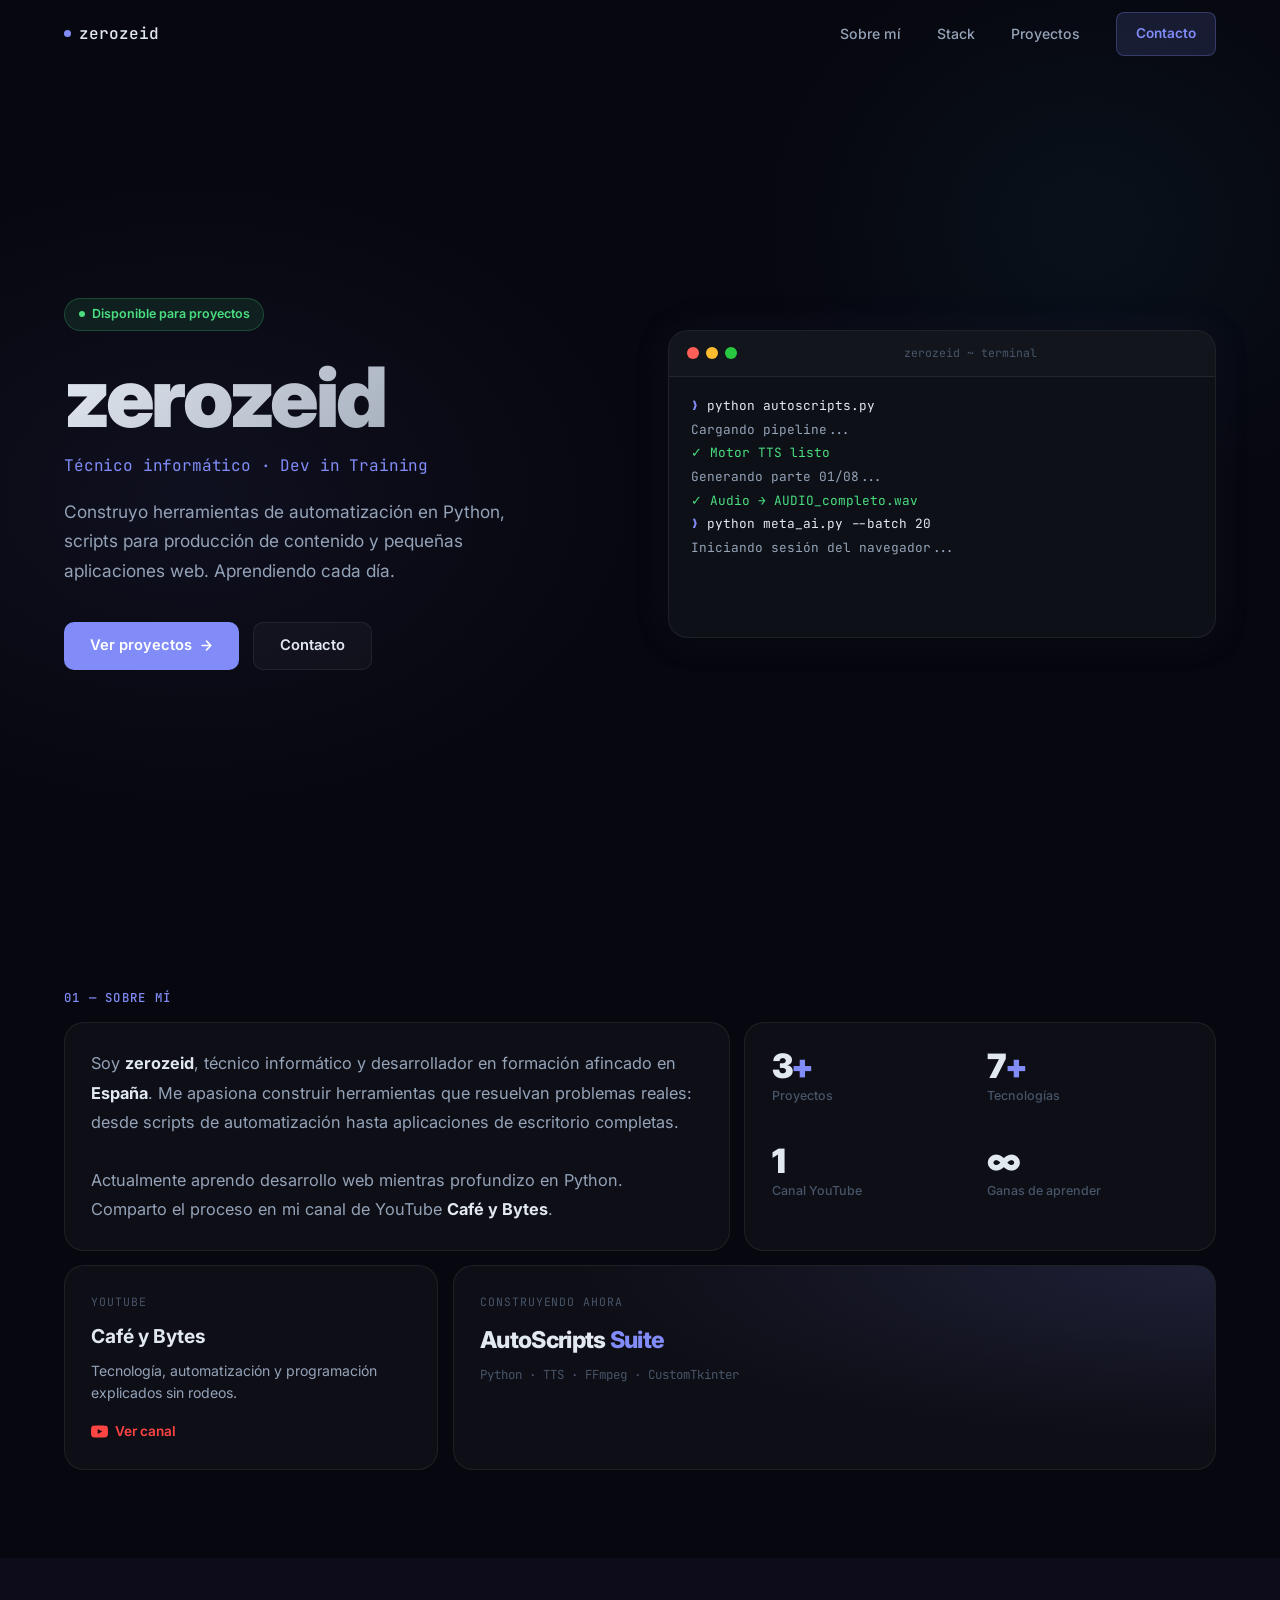
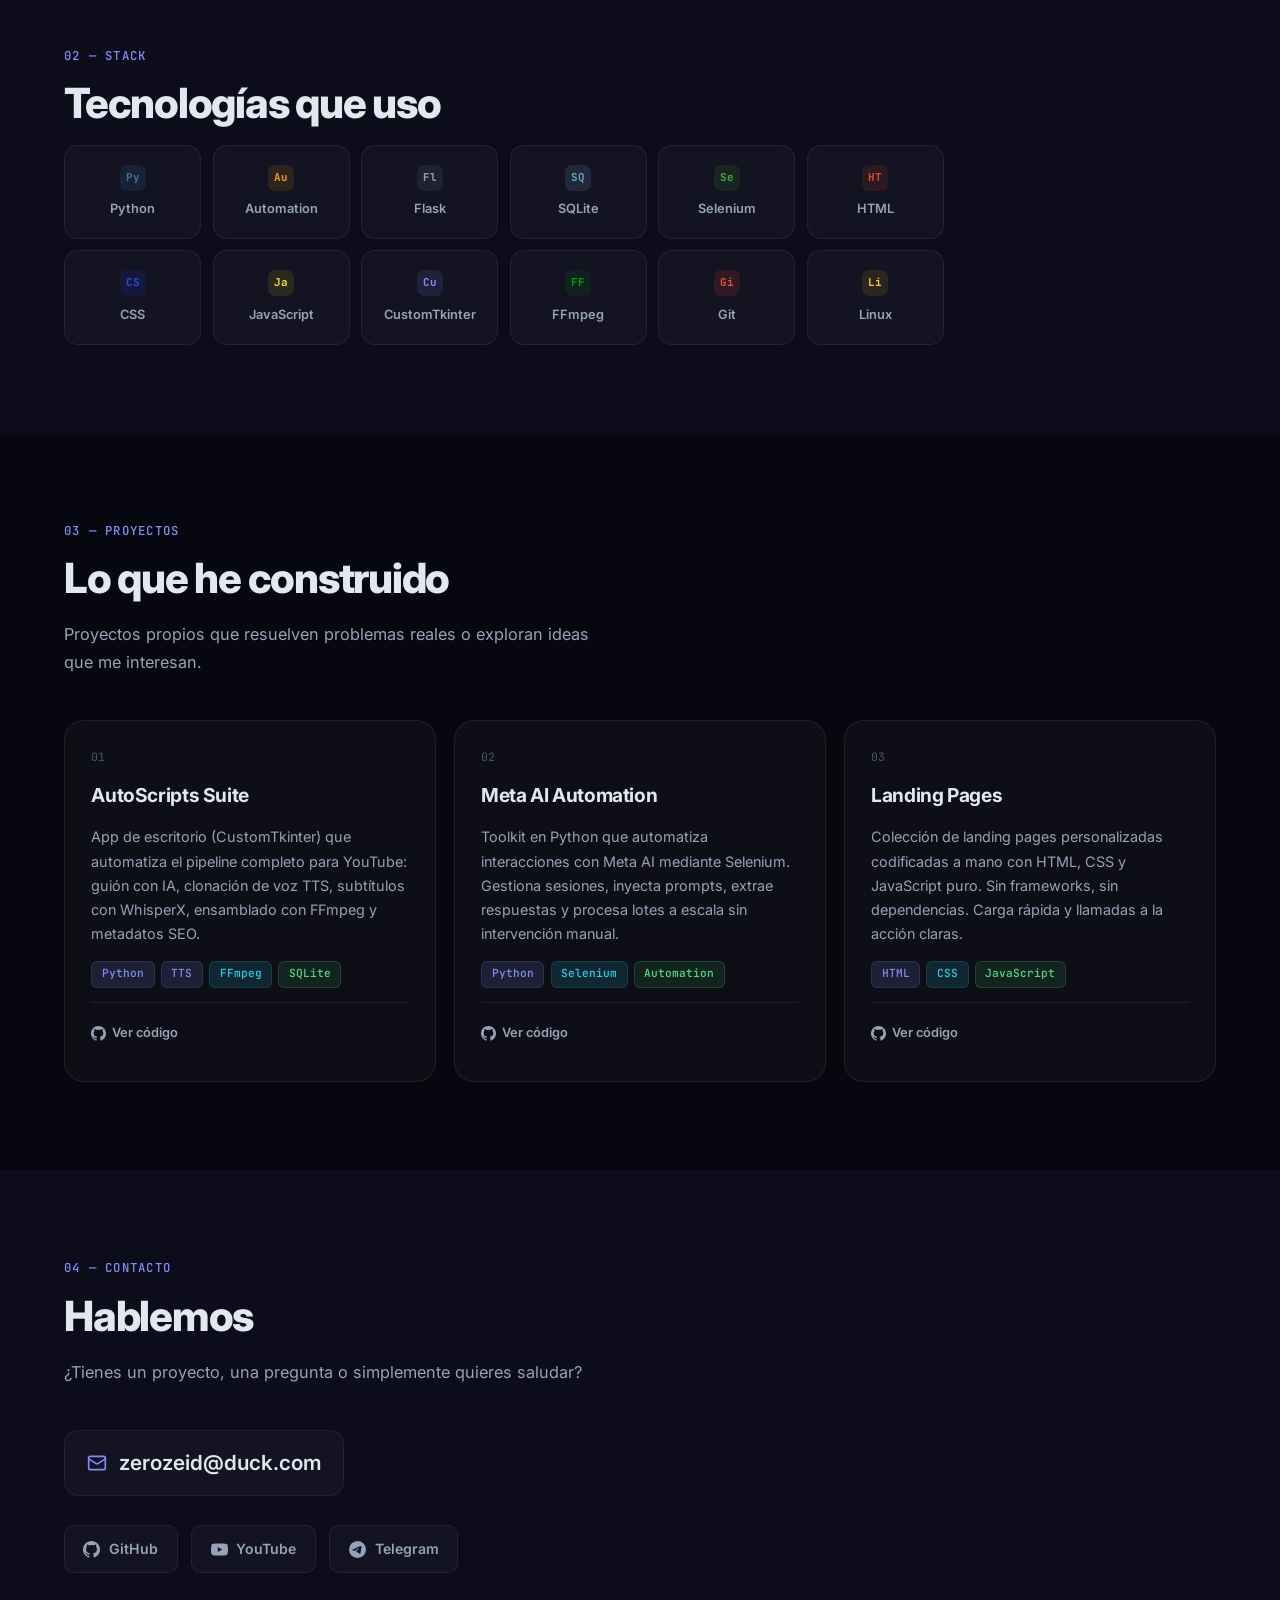
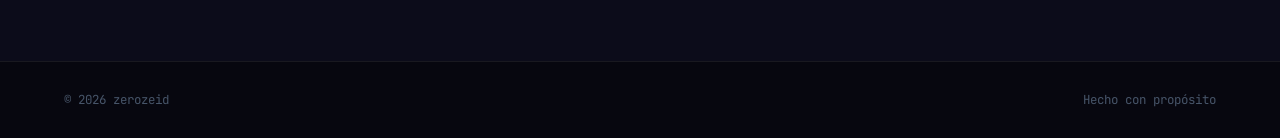
==== commit 3f69dba1: "Nuevo portfolio: diseño dark moderno original (Inter + JetBrains Mono, bento grid, terminal animatio" ====
--- a/index.html
+++ b/index.html
@@ -1,66 +1,291 @@
-<!doctype html>
-<html lang="en">
-  <head>
-    <meta charset="UTF-8" />
-    <meta name="viewport" content="width=device-width, initial-scale=1.0" />
-
-    <title>zerozeid - Dev in Training</title>
-    <meta
-      name="description"
-      content="IT technician and developer in training. Builds Python automation tools, web scrapers, REST APIs, and desktop apps."
-    />
-    <meta name="robots" content="index, follow" />
-    <link rel="canonical" href="https://zeroami.github.io/" />
-
-    <meta property="og:title" content="zerozeid - Dev in Training" />
-    <meta
-      property="og:description"
-      content="IT technician and developer in training. Builds Python automation tools, web scrapers, REST APIs, and desktop apps."
-    />
-    <meta property="og:type" content="website" />
-    <meta property="og:url" content="https://zeroami.github.io/" />
-
-    <meta name="twitter:card" content="summary_large_image" />
-    <meta name="twitter:title" content="zerozeid - Dev in Training" />
-    <meta
-      name="twitter:description"
-      content="IT technician and developer in training. Builds Python automation tools, web scrapers, REST APIs, and desktop apps."
-    />
-
-    <link rel="preload" href="/fonts/urbanist-400.woff2" as="font" type="font/woff2" crossorigin="anonymous" />
-    <link rel="preload" href="/fonts/urbanist-700.woff2" as="font" type="font/woff2" crossorigin="anonymous" />
-    <link rel="preload" href="/fonts/urbanist-900.woff2" as="font" type="font/woff2" crossorigin="anonymous" />
-    <link rel="preload" href="/fonts/pro-font-windows-400.woff2" as="font" type="font/woff2" crossorigin="anonymous" />
-    <link rel="preload" href="/fonts/pro-font-windows-700.woff2" as="font" type="font/woff2" crossorigin="anonymous" />
-
-    <link rel="icon" type="image/png" href="/meta/favicon-96x96.png" sizes="96x96" />
-    <link rel="icon" type="image/svg+xml" href="/meta/favicon.svg" />
-    <link rel="shortcut icon" href="/meta/favicon.ico" />
-
-    <meta name="theme-color" content="#dfd1bc" />
-    <script type="module" crossorigin src="/chunks/index-C1Ob9hCt.js"></script>
-    <link rel="stylesheet" crossorigin href="/assets/Dy-Ew5xp.css">
-  </head>
-  <body class="is-loading">
-    <svg style="display: none" viewBox="0 0 56 61" xmlns="http://www.w3.org/2000/svg">
-      <defs>
-        <path
-          id="logo-path"
-          d="M3 14 24 2C28 0 28 0 32 2L53 14C56 16 56 17 56 19L56 43C56 46 55 47 51 49L32 59C28 61 28 61 24 59L5 49C1 47 0 46 0 43L0 19C0 17 0 16 3 14M28 4 5 17 28 28 51 17 28 4M53 20 30 31 30 56 53 44 53 20M40 42 33 35C33 35 32 34 33 33 34 32 35 33 36 34L36 34 43 41C44 42 44 42 43 43L35 51C35 51 34 52 33 51 32 50 33 49 33 49L40 42M16 42 23 35C23 35 24 34 23 33 22 32 21 33 20 34L13 41C12 42 12 42 13 43L21 51C21 51 22 52 23 51 24 50 23 49 23 49L16 42"
-        ></path>
-      </defs>
-    </svg>
-    <div id="app"></div>
-    <div class="preloader">
-      <svg class="preloader-svg" viewBox="0 0 56 61" xmlns="http://www.w3.org/2000/svg">
-        <mask id="preloader-mask">
-          <rect fill="black" height="61" width="61"></rect>
-          <rect fill="white" height="61" width="61" class="preloader-rect" style="transform: scaleY(0)"></rect>
-        </mask>
-
-        <use href="#logo-path" class="preloader-path" opacity="0.3"></use>
-        <use href="#logo-path" class="preloader-path" mask="url(#preloader-mask)"></use>
-      </svg>
-    </div>
-  </body>
+<!DOCTYPE html>
+<html lang="es">
+<head>
+  <meta charset="UTF-8">
+  <meta name="viewport" content="width=device-width, initial-scale=1.0">
+  <title>zerozeid — Dev in Training</title>
+  <meta name="description" content="Técnico informático y desarrollador en formación. Construyo herramientas de automatización en Python, scripts para producción de contenido y aplicaciones de escritorio.">
+  <link rel="canonical" href="https://zeroami.github.io/">
+  <meta property="og:title" content="zerozeid — Dev in Training">
+  <meta property="og:description" content="Técnico informático y desarrollador en formación.">
+  <meta property="og:type" content="website">
+  <meta property="og:url" content="https://zeroami.github.io/">
+  <link rel="preconnect" href="https://fonts.googleapis.com">
+  <link rel="preconnect" href="https://fonts.gstatic.com" crossorigin>
+  <link href="https://fonts.googleapis.com/css2?family=Inter:wght@400;500;600;700;900&family=JetBrains+Mono:wght@400;500&display=swap" rel="stylesheet">
+  <style>
+    *,*::before,*::after{box-sizing:border-box;margin:0;padding:0}
+    :root{
+      --bg:#07070f;--bg2:#0c0c1a;--bgc:rgba(255,255,255,.03);--bgh:rgba(255,255,255,.055);
+      --bd:rgba(255,255,255,.07);--bda:rgba(129,140,248,.28);
+      --t:#e2e8f0;--t2:#94a3b8;--t3:#475569;
+      --ac:#818cf8;--acd:rgba(129,140,248,.14);
+      --cy:#22d3ee;--cyd:rgba(34,211,238,.12);
+      --gr:#4ade80;
+      --r:14px;--rl:20px;
+      --f:'Inter',system-ui,sans-serif;--m:'JetBrains Mono',Consolas,monospace;
+      --nh:68px;--sh:0 4px 28px rgba(0,0,0,.45);--gw:0 0 40px rgba(129,140,248,.09)
+    }
+    html{scroll-behavior:smooth}
+    body{font-family:var(--f);background:var(--bg);color:var(--t);line-height:1.6;-webkit-font-smoothing:antialiased}
+    ::-webkit-scrollbar{width:5px}::-webkit-scrollbar-track{background:var(--bg)}::-webkit-scrollbar-thumb{background:rgba(255,255,255,.1);border-radius:3px}
+    :focus-visible{outline:2px solid var(--ac);outline-offset:3px;border-radius:4px}
+    a{color:inherit;text-decoration:none}
+
+    /* NAV */
+    nav{position:fixed;top:0;left:0;right:0;z-index:100;height:var(--nh);display:flex;align-items:center;justify-content:space-between;padding:0 clamp(1.25rem,5vw,4rem);border-bottom:1px solid transparent;transition:background .3s,border-color .3s,backdrop-filter .3s}
+    nav.sc{background:rgba(7,7,15,.88);backdrop-filter:blur(20px);-webkit-backdrop-filter:blur(20px);border-color:var(--bd)}
+    .nl{display:flex;align-items:center;gap:.5rem;font-family:var(--m);font-size:1rem;font-weight:500;color:var(--t)}
+    .nd{width:7px;height:7px;background:var(--ac);border-radius:50%;animation:pd 2.5s ease-in-out infinite}
+    @keyframes pd{0%,100%{opacity:1;transform:scale(1)}50%{opacity:.4;transform:scale(.75)}}
+    .nv{display:flex;align-items:center;gap:clamp(1.25rem,3vw,2.25rem);list-style:none}
+    .nv a{font-size:.88rem;font-weight:500;color:var(--t2);transition:color .2s}
+    .nv a:hover{color:var(--t)}
+    .nc{padding:.5rem 1.2rem;min-height:44px;background:var(--acd);border:1px solid var(--bda);border-radius:8px;font-size:.85rem!important;font-weight:600!important;color:var(--ac)!important;display:inline-flex!important;align-items:center;transition:background .2s,border-color .2s!important}
+    .nc:hover{background:rgba(129,140,248,.25)!important;border-color:var(--ac)!important}
+
+    /* HERO */
+    .hero{min-height:100svh;display:grid;grid-template-columns:1fr 1fr;align-items:center;gap:3.5rem;padding:calc(var(--nh) + 4rem) clamp(1.25rem,5vw,4rem) 4rem;position:relative;overflow:hidden}
+    .hero::before{content:'';position:absolute;inset:0;pointer-events:none;background:radial-gradient(ellipse 55% 55% at 15% 55%,rgba(129,140,248,.07) 0%,transparent 65%),radial-gradient(ellipse 40% 50% at 85% 25%,rgba(34,211,238,.05) 0%,transparent 65%)}
+    .hl{position:relative;z-index:1}
+    .badge{display:inline-flex;align-items:center;gap:.45rem;padding:.35rem .85rem;margin-bottom:1.5rem;background:rgba(74,222,128,.1);border:1px solid rgba(74,222,128,.22);border-radius:99px;font-size:.78rem;font-weight:600;color:var(--gr)}
+    .bd2{width:6px;height:6px;background:var(--gr);border-radius:50%;animation:pd 2s ease-in-out infinite}
+    h1{font-size:clamp(3.25rem,6.5vw,5.25rem);font-weight:900;letter-spacing:-.04em;line-height:1;margin-bottom:.9rem;background:linear-gradient(135deg,#e2e8f0 0%,#8892a4 100%);-webkit-background-clip:text;-webkit-text-fill-color:transparent;background-clip:text}
+    .hs{font-family:var(--m);font-size:clamp(.85rem,1.6vw,1rem);color:var(--ac);margin-bottom:1.15rem;letter-spacing:-.01em}
+    .hd{font-size:clamp(.95rem,1.4vw,1.08rem);color:var(--t2);line-height:1.72;max-width:460px;margin-bottom:2.25rem}
+    .ha{display:flex;gap:.875rem;flex-wrap:wrap}
+    .btn{display:inline-flex;align-items:center;gap:.45rem;padding:.72rem 1.6rem;border-radius:10px;border:none;font-size:.92rem;font-weight:600;cursor:pointer;transition:transform .15s,opacity .15s,box-shadow .18s;min-height:44px;text-decoration:none}
+    .btn:active{transform:scale(.97)}
+    .bp{background:var(--ac);color:#fff}.bp:hover{opacity:.9;box-shadow:0 4px 22px rgba(129,140,248,.32)}
+    .bo{background:var(--bgc);color:var(--t);border:1px solid var(--bd)}.bo:hover{background:var(--bgh);border-color:var(--bda)}
+
+    /* TERMINAL */
+    .hr{position:relative;z-index:1}
+    .term{background:#0d1117;border:1px solid var(--bd);border-radius:var(--rl);overflow:hidden;box-shadow:var(--sh),var(--gw)}
+    .th{display:flex;align-items:center;gap:.45rem;padding:.8rem 1.1rem;border-bottom:1px solid var(--bd);background:rgba(255,255,255,.02)}
+    .td2{width:12px;height:12px;border-radius:50%}
+    .td2:nth-child(1){background:#ff5f57}.td2:nth-child(2){background:#febc2e}.td2:nth-child(3){background:#28c840}
+    .tt{font-family:var(--m);font-size:.72rem;color:var(--t3);margin:0 auto}
+    .tb{padding:1.1rem 1.4rem;font-family:var(--m);font-size:.8rem;line-height:1.85;min-height:260px}
+    .tp{color:var(--ac)}.tc2{color:var(--t)}.tok{color:var(--gr)}.ti{color:var(--t2)}.tcm{color:#8b949e}
+    .cur{display:inline-block;width:7px;height:1em;background:var(--ac);vertical-align:text-bottom;border-radius:1px;animation:bl .9s step-end infinite}
+    @keyframes bl{0%,100%{opacity:1}50%{opacity:0}}
+
+    /* SECTIONS */
+    section{padding:5.5rem clamp(1.25rem,5vw,4rem)}
+    .sl{font-family:var(--m);font-size:.77rem;font-weight:500;color:var(--ac);text-transform:uppercase;letter-spacing:.1em;margin-bottom:.9rem}
+    .st{font-size:clamp(1.85rem,3.5vw,2.6rem);font-weight:800;letter-spacing:-.03em;line-height:1.15;margin-bottom:1.1rem}
+    .sd{font-size:1.02rem;color:var(--t2);max-width:540px;line-height:1.72;margin-bottom:2.75rem}
+
+    /* BENTO */
+    .bento{display:grid;grid-template-columns:repeat(12,1fr);gap:.9rem;max-width:1160px;margin:0 auto}
+    .bc{background:var(--bgc);border:1px solid var(--bd);border-radius:var(--rl);padding:1.65rem;transition:border-color .25s,background .25s,transform .25s,box-shadow .25s}
+    .bc:hover{border-color:var(--bda);background:var(--bgh);transform:translateY(-2px);box-shadow:var(--gw)}
+    .s7{grid-column:span 7}.s5{grid-column:span 5}.s8{grid-column:span 8}.s4{grid-column:span 4}
+    .btext{font-size:1.02rem;color:var(--t2);line-height:1.78}.btext strong{color:var(--t)}
+    .sg2{display:grid;grid-template-columns:1fr 1fr;gap:.9rem;height:100%}
+    .sn{font-size:2.1rem;font-weight:900;letter-spacing:-.04em;line-height:1;color:var(--t)}.sn span{color:var(--ac)}
+    .slb{font-size:.78rem;color:var(--t3);font-weight:500;margin-top:.2rem}
+    .ytl{font-family:var(--m);font-size:.72rem;color:var(--t3);text-transform:uppercase;letter-spacing:.08em;margin-bottom:.6rem}
+    .ytc{font-size:1.2rem;font-weight:700;color:var(--t);margin-bottom:.5rem}
+    .ytd{font-size:.88rem;color:var(--t2);line-height:1.6;margin-bottom:1rem;flex:1}
+    .yta{display:inline-flex;align-items:center;gap:.4rem;font-size:.85rem;font-weight:600;color:#ff4444;transition:opacity .2s}.yta:hover{opacity:.8}.yta svg{width:17px;height:17px}
+    .nwl{font-family:var(--m);font-size:.72rem;color:var(--t3);text-transform:uppercase;letter-spacing:.08em;margin-bottom:.65rem}
+    .nwt{font-size:1.45rem;font-weight:800;letter-spacing:-.03em;color:var(--t)}.nwt span{color:var(--ac)}
+    .nws{font-family:var(--m);font-size:.78rem;color:var(--t3);margin-top:.4rem}
+    .gc{position:relative;overflow:hidden}.gc::before{content:'';position:absolute;inset:0;background:radial-gradient(ellipse at top right,var(--acd) 0%,transparent 60%);pointer-events:none}
+
+    /* STACK */
+    #stack{background:var(--bg2)}
+    .skg{display:grid;grid-template-columns:repeat(auto-fill,minmax(120px,1fr));gap:.7rem;max-width:880px}
+    .sk{display:flex;flex-direction:column;align-items:center;justify-content:center;gap:.55rem;padding:1.15rem .9rem;background:var(--bgc);border:1px solid var(--bd);border-radius:var(--r);font-size:.8rem;font-weight:600;color:var(--t2);transition:border-color .2s,background .2s,color .2s,transform .2s;min-height:44px;cursor:default;text-align:center}
+    .sk:hover{border-color:var(--bda);background:var(--bgh);color:var(--t);transform:translateY(-3px)}
+    .skd{width:26px;height:26px;border-radius:7px;display:flex;align-items:center;justify-content:center;font-family:var(--m);font-size:.68rem;font-weight:700;flex-shrink:0}
+
+    /* PROJECTS */
+    .pg{display:grid;grid-template-columns:repeat(auto-fill,minmax(320px,1fr));gap:1.1rem;max-width:1160px;margin:0 auto}
+    .pj{background:var(--bgc);border:1px solid var(--bd);border-radius:var(--rl);padding:1.65rem;display:flex;flex-direction:column;gap:.9rem;transition:border-color .25s,background .25s,transform .25s,box-shadow .25s;position:relative;overflow:hidden}
+    .pj::after{content:'';position:absolute;top:0;left:0;right:0;height:1px;background:linear-gradient(90deg,transparent,var(--acd),transparent);opacity:0;transition:opacity .25s}
+    .pj:hover{border-color:var(--bda);background:var(--bgh);transform:translateY(-3px);box-shadow:var(--sh),var(--gw)}.pj:hover::after{opacity:1}
+    .pn{font-family:var(--m);font-size:.72rem;color:var(--t3)}
+    .pt{font-size:1.2rem;font-weight:700;letter-spacing:-.02em;color:var(--t)}
+    .pd2{font-size:.9rem;color:var(--t2);line-height:1.68;flex:1}
+    .tags{display:flex;flex-wrap:wrap;gap:.38rem}
+    .tag{padding:.22rem .6rem;border-radius:6px;font-family:var(--m);font-size:.7rem;font-weight:500}
+    .ta{background:var(--acd);border:1px solid rgba(129,140,248,.15);color:var(--ac)}
+    .tc3{background:var(--cyd);border:1px solid rgba(34,211,238,.15);color:var(--cy)}
+    .tg{background:rgba(74,222,128,.1);border:1px solid rgba(74,222,128,.18);color:var(--gr)}
+    .pf{display:flex;gap:.65rem;padding-top:.5rem;border-top:1px solid var(--bd)}
+    .pl{display:inline-flex;align-items:center;gap:.38rem;font-size:.8rem;font-weight:600;color:var(--t2);transition:color .2s;min-height:44px}.pl:hover{color:var(--ac)}.pl svg{width:15px;height:15px;flex-shrink:0}
+
+    /* CONTACT */
+    #contact{background:var(--bg2)}
+    .ci{max-width:660px}
+    .ce{display:inline-flex;align-items:center;gap:.7rem;font-size:clamp(1rem,2.2vw,1.3rem);font-weight:600;color:var(--t);padding:.95rem 1.4rem;min-height:44px;background:var(--bgc);border:1px solid var(--bd);border-radius:var(--r);transition:border-color .2s,background .2s;margin-bottom:1.85rem}
+    .ce:hover{border-color:var(--bda);background:var(--bgh)}.ce svg{color:var(--ac);flex-shrink:0}
+    .socs{display:flex;gap:.85rem;flex-wrap:wrap}
+    .soc{display:inline-flex;align-items:center;gap:.55rem;padding:.72rem 1.15rem;min-height:44px;background:var(--bgc);border:1px solid var(--bd);border-radius:10px;font-size:.88rem;font-weight:600;color:var(--t2);transition:color .2s,border-color .2s,background .2s,transform .15s}
+    .soc:hover{color:var(--t);border-color:var(--bda);background:var(--bgh);transform:translateY(-2px)}.soc svg{width:17px;height:17px;flex-shrink:0}
+
+    /* FOOTER */
+    footer{padding:1.75rem clamp(1.25rem,5vw,4rem);border-top:1px solid var(--bd);display:flex;align-items:center;justify-content:space-between;flex-wrap:wrap;gap:.75rem}
+    .ft{font-family:var(--m);font-size:.78rem;color:var(--t3)}
+
+    /* REVEAL */
+    .rv{opacity:0;transform:translateY(22px);transition:opacity .5s cubic-bezier(.4,0,.2,1),transform .5s cubic-bezier(.4,0,.2,1)}
+    .rv.vs{opacity:1;transform:translateY(0)}
+    .d1{transition-delay:.1s}.d2{transition-delay:.2s}.d3{transition-delay:.3s}
+
+    /* RESPONSIVE */
+    @media(max-width:900px){
+      .hero{grid-template-columns:1fr;gap:2.5rem;text-align:center;padding-top:calc(var(--nh) + 2.5rem)}
+      .hd{margin:0 auto 2rem}.ha{justify-content:center}.badge{margin:0 auto 1.5rem}
+      .s7,.s5,.s8,.s4{grid-column:span 12}
+    }
+    @media(max-width:640px){.nv{display:none}.pg{grid-template-columns:1fr}.skg{grid-template-columns:repeat(auto-fill,minmax(95px,1fr))}}
+    @media(prefers-reduced-motion:reduce){*,*::before,*::after{animation-duration:.01ms!important;transition-duration:.01ms!important}}
+  </style>
+</head>
+<body>
+
+<nav id="nav" aria-label="Navegación principal">
+  <a href="#" class="nl" aria-label="zerozeid — inicio"><div class="nd" aria-hidden="true"></div>zerozeid</a>
+  <ul class="nv" role="list">
+    <li><a href="#about">Sobre mí</a></li>
+    <li><a href="#stack">Stack</a></li>
+    <li><a href="#projects">Proyectos</a></li>
+    <li><a href="#contact" class="nc">Contacto</a></li>
+  </ul>
+</nav>
+
+<main>
+  <!-- HERO -->
+  <section class="hero" aria-label="Presentación">
+    <div class="hl">
+      <div class="badge" aria-label="Disponible para proyectos"><span class="bd2" aria-hidden="true"></span>Disponible para proyectos</div>
+      <h1>zerozeid</h1>
+      <p class="hs">Técnico informático · Dev in Training</p>
+      <p class="hd">Construyo herramientas de automatización en Python, scripts para producción de contenido y pequeñas aplicaciones web. Aprendiendo cada día.</p>
+      <div class="ha">
+        <a href="#projects" class="btn bp">Ver proyectos <svg width="15" height="15" viewBox="0 0 24 24" fill="none" stroke="currentColor" stroke-width="2.5" stroke-linecap="round" stroke-linejoin="round" aria-hidden="true"><path d="M5 12h14M12 5l7 7-7 7"/></svg></a>
+        <a href="#contact" class="btn bo">Contacto</a>
+      </div>
+    </div>
+    <div class="hr" aria-hidden="true">
+      <div class="term">
+        <div class="th"><span class="td2"></span><span class="td2"></span><span class="td2"></span><span class="tt">zerozeid ~ terminal</span></div>
+        <div class="tb" id="tb"></div>
+      </div>
+    </div>
+  </section>
+
+  <!-- ABOUT -->
+  <section id="about" aria-label="Sobre mí">
+    <p class="sl rv">01 — sobre mí</p>
+    <div class="bento" role="list">
+      <article class="bc s7 rv" role="listitem">
+        <p class="btext">Soy <strong>zerozeid</strong>, técnico informático y desarrollador en formación afincado en <strong>España</strong>. Me apasiona construir herramientas que resuelvan problemas reales: desde scripts de automatización hasta aplicaciones de escritorio completas.<br><br>Actualmente aprendo desarrollo web mientras profundizo en Python. Comparto el proceso en mi canal de YouTube <strong>Café y Bytes</strong>.</p>
+      </article>
+      <article class="bc s5 rv d1" role="listitem">
+        <div class="sg2">
+          <div><div class="sn">3<span>+</span></div><div class="slb">Proyectos</div></div>
+          <div><div class="sn">7<span>+</span></div><div class="slb">Tecnologías</div></div>
+          <div><div class="sn">1</div><div class="slb">Canal YouTube</div></div>
+          <div><div class="sn">∞</div><div class="slb">Ganas de aprender</div></div>
+        </div>
+      </article>
+      <article class="bc s4 rv d2" role="listitem" style="display:flex;flex-direction:column">
+        <p class="ytl">YouTube</p>
+        <p class="ytc">Café y Bytes</p>
+        <p class="ytd">Tecnología, automatización y programación explicados sin rodeos.</p>
+        <a href="https://www.youtube.com/@cafeybytes" target="_blank" rel="noopener noreferrer" class="yta" aria-label="Ver canal Café y Bytes en YouTube">
+          <svg viewBox="0 0 24 24" fill="currentColor" aria-hidden="true"><path d="M23.498 6.186a3.016 3.016 0 0 0-2.122-2.136C19.505 3.545 12 3.545 12 3.545s-7.505 0-9.377.505A3.017 3.017 0 0 0 .502 6.186C0 8.07 0 12 0 12s0 3.93.502 5.814a3.016 3.016 0 0 0 2.122 2.136c1.871.505 9.376.505 9.376.505s7.505 0 9.377-.505a3.015 3.015 0 0 0 2.122-2.136C24 15.93 24 12 24 12s0-3.93-.502-5.814zM9.545 15.568V8.432L15.818 12l-6.273 3.568z"/></svg>
+          Ver canal
+        </a>
+      </article>
+      <article class="bc s8 gc rv d3" role="listitem">
+        <p class="nwl">Construyendo ahora</p>
+        <p class="nwt">AutoScripts <span>Suite</span></p>
+        <p class="nws">Python · TTS · FFmpeg · CustomTkinter</p>
+      </article>
+    </div>
+  </section>
+
+  <!-- STACK -->
+  <section id="stack" aria-labelledby="sh">
+    <p class="sl rv">02 — stack</p>
+    <h2 class="st rv" id="sh">Tecnologías que uso</h2>
+    <div class="skg" id="skg" role="list" aria-label="Stack tecnológico"></div>
+  </section>
+
+  <!-- PROJECTS -->
+  <section id="projects" aria-labelledby="ph">
+    <p class="sl rv">03 — proyectos</p>
+    <h2 class="st rv" id="ph">Lo que he construido</h2>
+    <p class="sd rv">Proyectos propios que resuelven problemas reales o exploran ideas que me interesan.</p>
+    <div class="pg" id="pg" role="list" aria-label="Proyectos"></div>
+  </section>
+
+  <!-- CONTACT -->
+  <section id="contact" aria-labelledby="ch">
+    <div class="ci">
+      <p class="sl rv">04 — contacto</p>
+      <h2 class="st rv" id="ch">Hablemos</h2>
+      <p class="sd rv">¿Tienes un proyecto, una pregunta o simplemente quieres saludar?</p>
+      <a href="mailto:zerozeid@duck.com" class="ce rv" aria-label="Enviar email a zerozeid@duck.com">
+        <svg width="20" height="20" viewBox="0 0 24 24" fill="none" stroke="currentColor" stroke-width="2" stroke-linecap="round" stroke-linejoin="round" aria-hidden="true"><rect width="20" height="16" x="2" y="4" rx="2"/><path d="m22 7-8.97 5.7a1.94 1.94 0 0 1-2.06 0L2 7"/></svg>
+        zerozeid@duck.com
+      </a>
+      <div class="socs rv d1">
+        <a href="https://github.com/zeroami" target="_blank" rel="noopener noreferrer" class="soc" aria-label="GitHub de zerozeid">
+          <svg viewBox="0 0 24 24" fill="currentColor" aria-hidden="true"><path d="M12 0C5.374 0 0 5.373 0 12c0 5.302 3.438 9.8 8.207 11.387.599.111.793-.261.793-.577v-2.234c-3.338.726-4.033-1.416-4.033-1.416-.546-1.387-1.333-1.756-1.333-1.756-1.089-.745.083-.729.083-.729 1.205.084 1.839 1.237 1.839 1.237 1.07 1.834 2.807 1.304 3.492.997.107-.775.418-1.305.762-1.604-2.665-.305-5.467-1.334-5.467-5.931 0-1.311.469-2.381 1.236-3.221-.124-.303-.535-1.524.117-3.176 0 0 1.008-.322 3.301 1.23A11.509 11.509 0 0 1 12 5.803c1.02.005 2.047.138 3.006.404 2.291-1.552 3.297-1.23 3.297-1.23.653 1.653.242 2.874.118 3.176.77.84 1.235 1.911 1.235 3.221 0 4.609-2.807 5.624-5.479 5.921.43.372.823 1.102.823 2.222v3.293c0 .319.192.694.801.576C20.566 21.797 24 17.3 24 12c0-6.627-5.373-12-12-12z"/></svg>GitHub
+        </a>
+        <a href="https://www.youtube.com/@cafeybytes" target="_blank" rel="noopener noreferrer" class="soc" aria-label="Canal YouTube Café y Bytes">
+          <svg viewBox="0 0 24 24" fill="currentColor" aria-hidden="true"><path d="M23.498 6.186a3.016 3.016 0 0 0-2.122-2.136C19.505 3.545 12 3.545 12 3.545s-7.505 0-9.377.505A3.017 3.017 0 0 0 .502 6.186C0 8.07 0 12 0 12s0 3.93.502 5.814a3.016 3.016 0 0 0 2.122 2.136c1.871.505 9.376.505 9.376.505s7.505 0 9.377-.505a3.015 3.015 0 0 0 2.122-2.136C24 15.93 24 12 24 12s0-3.93-.502-5.814zM9.545 15.568V8.432L15.818 12l-6.273 3.568z"/></svg>YouTube
+        </a>
+        <a href="https://t.me/ImZerozeid" target="_blank" rel="noopener noreferrer" class="soc" aria-label="Telegram de zerozeid">
+          <svg viewBox="0 0 24 24" fill="currentColor" aria-hidden="true"><path d="M11.944 0A12 12 0 0 0 0 12a12 12 0 0 0 12 12 12 12 0 0 0 12-12A12 12 0 0 0 12 0a12 12 0 0 0-.056 0zm4.962 7.224c.1-.002.321.023.465.14a.506.506 0 0 1 .171.325c.016.093.036.306.02.472-.18 1.898-.962 6.502-1.36 8.627-.168.9-.499 1.201-.82 1.23-.696.065-1.225-.46-1.9-.902-1.056-.693-1.653-1.124-2.678-1.8-1.185-.78-.417-1.21.258-1.91.177-.184 3.247-2.977 3.307-3.23.007-.032.014-.15-.056-.212s-.174-.041-.249-.024c-.106.024-1.793 1.14-5.061 3.345-.48.33-.913.49-1.302.48-.428-.008-1.252-.241-1.865-.44-.752-.245-1.349-.374-1.297-.789.027-.216.325-.437.893-.663 3.498-1.524 5.83-2.529 6.998-3.014 3.332-1.386 4.025-1.627 4.476-1.635z"/></svg>Telegram
+        </a>
+      </div>
+    </div>
+  </section>
+</main>
+
+<footer>
+  <p class="ft">© 2026 zerozeid</p>
+  <p class="ft">Hecho con propósito</p>
+</footer>
+
+<script>
+  // NAV scroll
+  const nav=document.getElementById('nav');
+  window.addEventListener('scroll',()=>{nav.classList.toggle('sc',scrollY>40)},{passive:true});
+
+  // TERMINAL
+  const ls=['<span class="tp">❯</span> <span class="tc2">python autoscripts.py</span>','<span class="ti">  Cargando pipeline...</span>','<span class="tok">  ✓ Motor TTS listo</span>','<span class="ti">  Generando parte 01/08...</span>','<span class="tok">  ✓ Audio → AUDIO_completo.wav</span>','','<span class="tp">❯</span> <span class="tc2">python meta_ai.py --batch 20</span>','<span class="ti">  Iniciando sesión del navegador...</span>','<span class="ti">  Cola: 20 prompts cargados</span>','<span class="tok">  ✓ Respuestas extraídas</span>','','<span class="tp">❯</span> <span class="tcm"># zerozeid.py — always learning</span>'];
+  const tb=document.getElementById('tb');let li=0;
+  function nL(){
+    if(li>=ls.length){const c=document.createElement('span');c.className='cur';tb.appendChild(c);return;}
+    const d=document.createElement('div');tb.appendChild(d);
+    if(!ls[li]){li++;setTimeout(nL,70);return;}
+    d.innerHTML=ls[li];li++;setTimeout(nL,li<5?190:210);
+  }
+  setTimeout(nL,700);
+
+  // REVEAL
+  const obs=new IntersectionObserver(es=>{es.forEach(e=>{if(e.isIntersecting){e.target.classList.add('vs');obs.unobserve(e.target);}});},{threshold:.1,rootMargin:'0px 0px -36px 0px'});
+  document.querySelectorAll('.rv').forEach(el=>obs.observe(el));
+
+  // STACK
+  const sk=[{n:'Python',c:'#3776AB',b:'rgba(55,118,171,.15)'},{n:'Automation',c:'#f59e0b',b:'rgba(245,158,11,.12)'},{n:'Flask',c:'#94a3b8',b:'rgba(148,163,184,.1)'},{n:'SQLite',c:'#6ba2c1',b:'rgba(107,162,193,.15)'},{n:'Selenium',c:'#43b02a',b:'rgba(67,176,42,.12)'},{n:'HTML',c:'#e34c26',b:'rgba(227,76,38,.12)'},{n:'CSS',c:'#264de4',b:'rgba(38,77,228,.12)'},{n:'JavaScript',c:'#f7df1e',b:'rgba(247,223,30,.1)'},{n:'CustomTkinter',c:'#818cf8',b:'rgba(129,140,248,.12)'},{n:'FFmpeg',c:'#00a000',b:'rgba(0,160,0,.1)'},{n:'Git',c:'#f05032',b:'rgba(240,80,50,.12)'},{n:'Linux',c:'#fcc624',b:'rgba(252,198,36,.1)'}];
+  const sg=document.getElementById('skg');
+  sk.forEach((s,i)=>{const el=document.createElement('div');el.className='sk rv'+(i%3===1?' d1':i%3===2?' d2':'');el.setAttribute('role','listitem');el.innerHTML=`<div class="skd" style="background:${s.b};color:${s.c}">${s.n.slice(0,2)}</div><span>${s.n}</span>`;sg.appendChild(el);obs.observe(el);});
+
+  // PROJECTS
+  const pjs=[{num:'01',title:'AutoScripts Suite',desc:'App de escritorio (CustomTkinter) que automatiza el pipeline completo para YouTube: guión con IA, clonación de voz TTS, subtítulos con WhisperX, ensamblado con FFmpeg y metadatos SEO.',tags:[{l:'Python',c:'ta'},{l:'TTS',c:'ta'},{l:'FFmpeg',c:'tc3'},{l:'SQLite',c:'tg'}],href:'https://github.com/zeroami'},{num:'02',title:'Meta AI Automation',desc:'Toolkit en Python que automatiza interacciones con Meta AI mediante Selenium. Gestiona sesiones, inyecta prompts, extrae respuestas y procesa lotes a escala sin intervención manual.',tags:[{l:'Python',c:'ta'},{l:'Selenium',c:'tc3'},{l:'Automation',c:'tg'}],href:'https://github.com/zeroami'},{num:'03',title:'Landing Pages',desc:'Colección de landing pages personalizadas codificadas a mano con HTML, CSS y JavaScript puro. Sin frameworks, sin dependencias. Carga rápida y llamadas a la acción claras.',tags:[{l:'HTML',c:'ta'},{l:'CSS',c:'tc3'},{l:'JavaScript',c:'tg'}],href:'https://github.com/zeroami'}];
+  const pg=document.getElementById('pg');
+  const ghI=`<svg viewBox="0 0 24 24" fill="currentColor" aria-hidden="true"><path d="M12 0C5.374 0 0 5.373 0 12c0 5.302 3.438 9.8 8.207 11.387.599.111.793-.261.793-.577v-2.234c-3.338.726-4.033-1.416-4.033-1.416-.546-1.387-1.333-1.756-1.333-1.756-1.089-.745.083-.729.083-.729 1.205.084 1.839 1.237 1.839 1.237 1.07 1.834 2.807 1.304 3.492.997.107-.775.418-1.305.762-1.604-2.665-.305-5.467-1.334-5.467-5.931 0-1.311.469-2.381 1.236-3.221-.124-.303-.535-1.524.117-3.176 0 0 1.008-.322 3.301 1.23A11.509 11.509 0 0 1 12 5.803c1.02.005 2.047.138 3.006.404 2.291-1.552 3.297-1.23 3.297-1.23.653 1.653.242 2.874.118 3.176.77.84 1.235 1.911 1.235 3.221 0 4.609-2.807 5.624-5.479 5.921.43.372.823 1.102.823 2.222v3.293c0 .319.192.694.801.576C20.566 21.797 24 17.3 24 12c0-6.627-5.373-12-12-12z"/></svg>`;
+  pjs.forEach((p,i)=>{const el=document.createElement('article');el.className='pj rv'+(i===1?' d1':i===2?' d2':'');el.setAttribute('role','listitem');el.innerHTML=`<span class="pn">${p.num}</span><h3 class="pt">${p.title}</h3><p class="pd2">${p.desc}</p><div class="tags">${p.tags.map(t=>`<span class="tag ${t.c}">${t.l}</span>`).join('')}</div><div class="pf"><a href="${p.href}" target="_blank" rel="noopener noreferrer" class="pl" aria-label="Ver código de ${p.title} en GitHub">${ghI} Ver código</a></div>`;pg.appendChild(el);obs.observe(el);});
+</script>
+</body>
 </html>
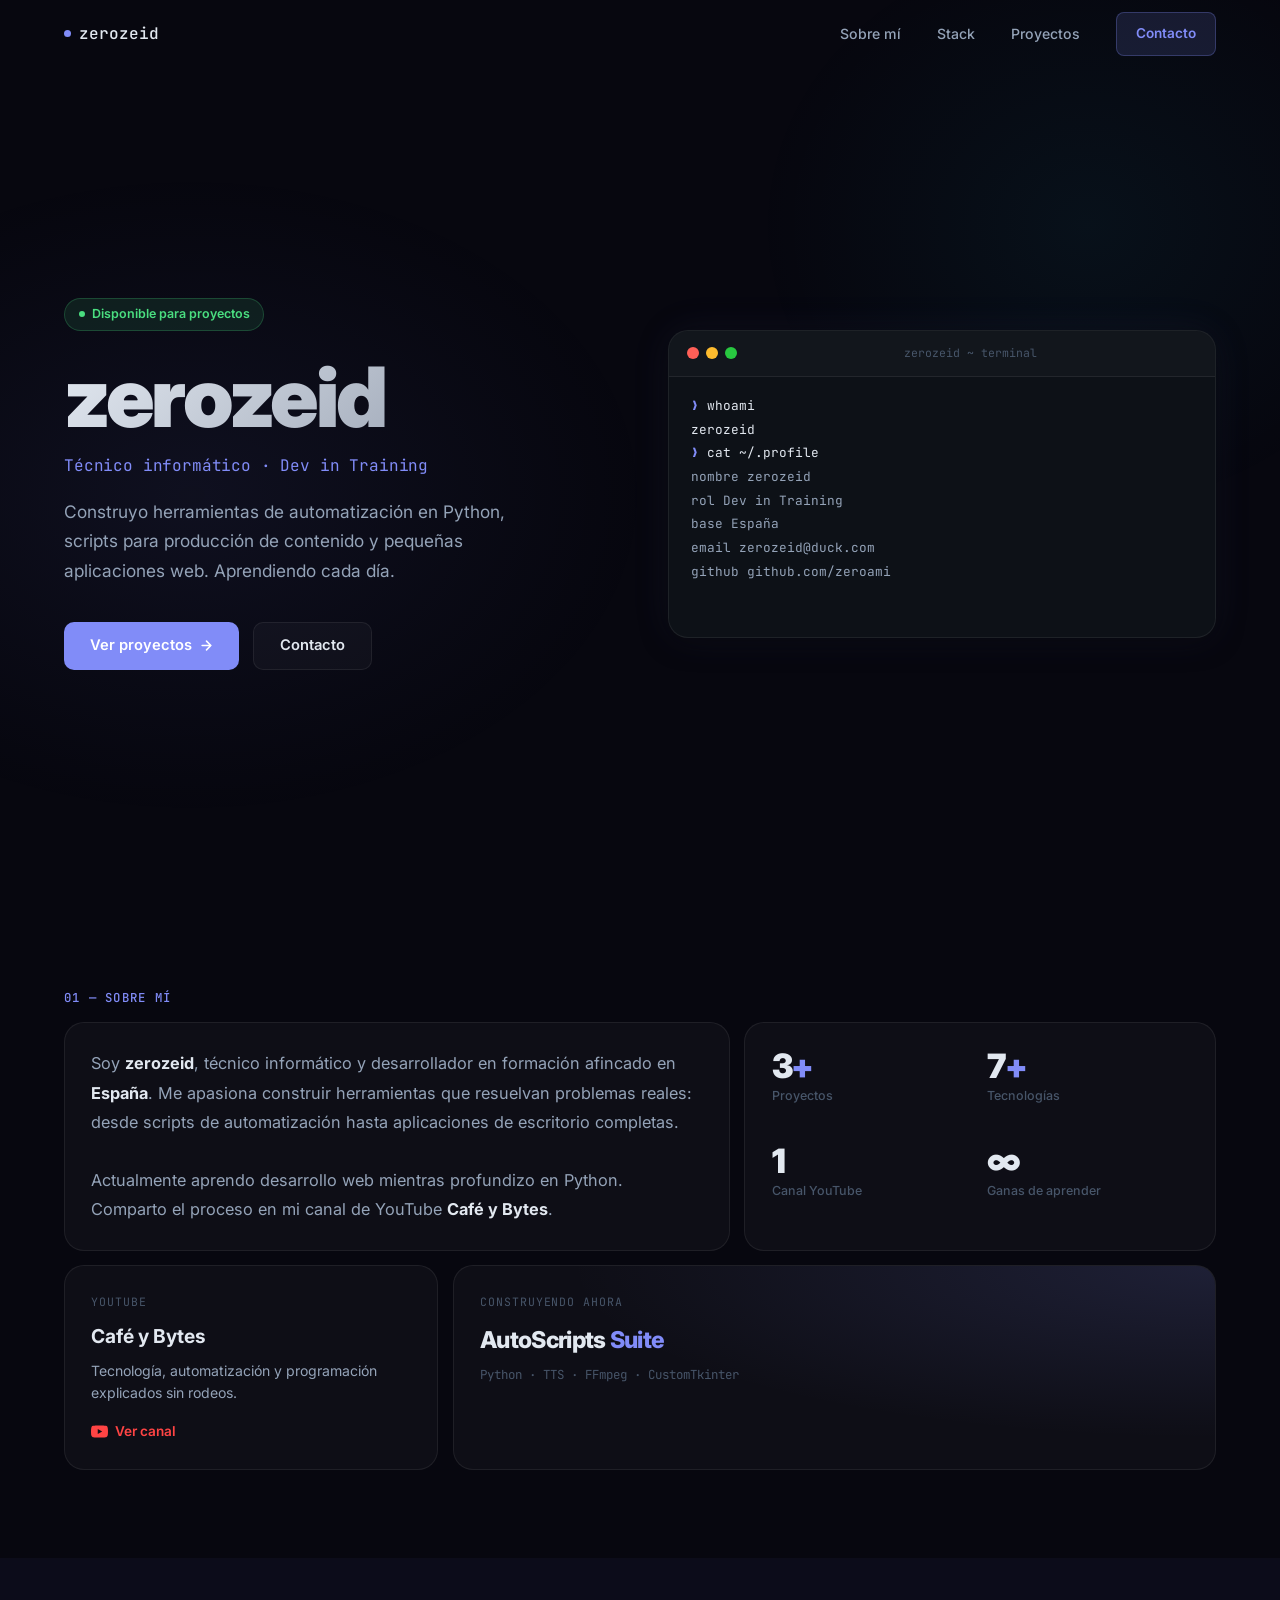
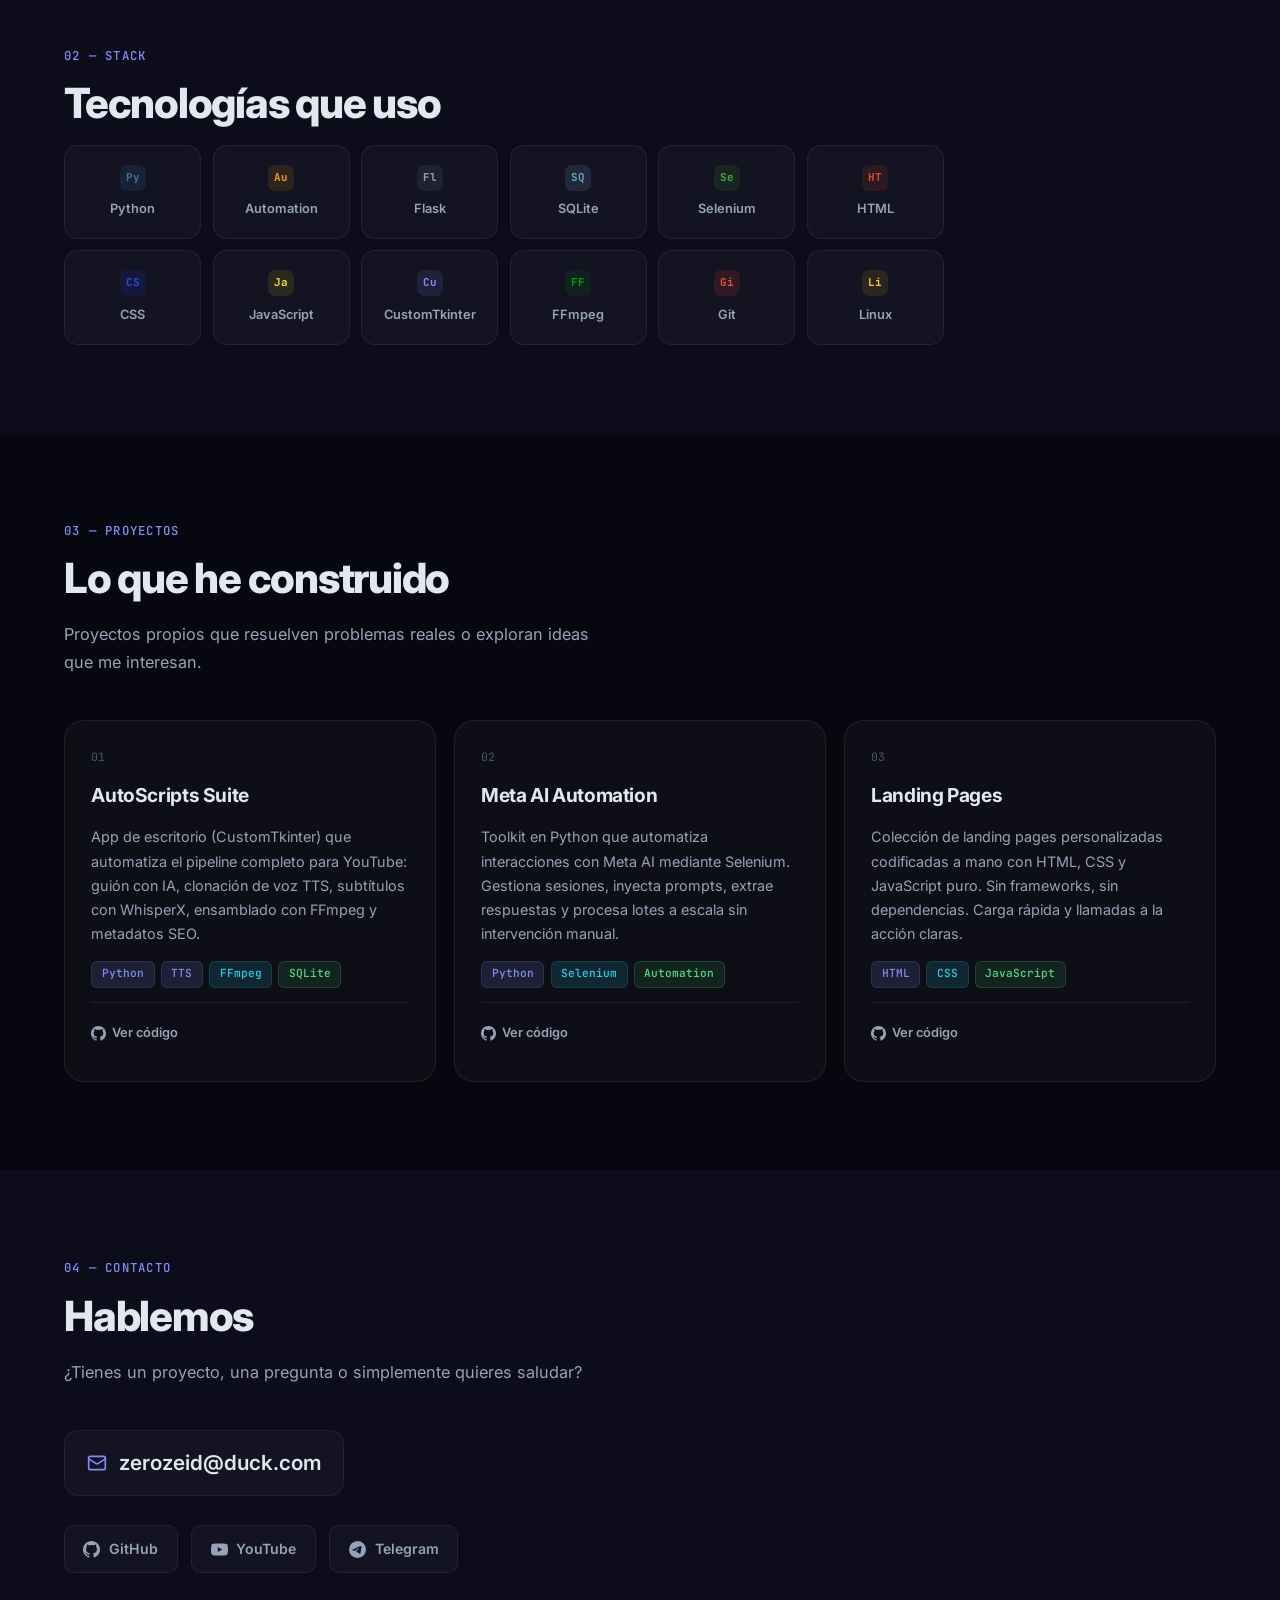
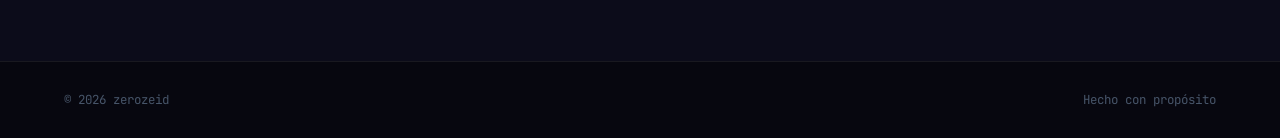
==== commit 8734edc6: "Update portfolio: personal terminal data + scroll effects - Terminal now shows whoami/profile sequen" ====
--- a/index.html
+++ b/index.html
@@ -46,7 +46,7 @@
 
     /* HERO */
     .hero{min-height:100svh;display:grid;grid-template-columns:1fr 1fr;align-items:center;gap:3.5rem;padding:calc(var(--nh) + 4rem) clamp(1.25rem,5vw,4rem) 4rem;position:relative;overflow:hidden}
-    .hero::before{content:'';position:absolute;inset:0;pointer-events:none;background:radial-gradient(ellipse 55% 55% at 15% 55%,rgba(129,140,248,.07) 0%,transparent 65%),radial-gradient(ellipse 40% 50% at 85% 25%,rgba(34,211,238,.05) 0%,transparent 65%)}
+    .hero::before{content:'';position:absolute;inset:0;pointer-events:none;background:radial-gradient(ellipse 55% 55% at 15% 55%,rgba(129,140,248,.07) 0%,transparent 65%),radial-gradient(ellipse 40% 50% at 85% 25%,rgba(34,211,238,.05) 0%,transparent 65%);transform:translateY(var(--py,0px));will-change:transform}
     .hl{position:relative;z-index:1}
     .badge{display:inline-flex;align-items:center;gap:.45rem;padding:.35rem .85rem;margin-bottom:1.5rem;background:rgba(74,222,128,.1);border:1px solid rgba(74,222,128,.22);border-radius:99px;font-size:.78rem;font-weight:600;color:var(--gr)}
     .bd2{width:6px;height:6px;background:var(--gr);border-radius:50%;animation:pd 2s ease-in-out infinite}
@@ -131,10 +131,19 @@
     footer{padding:1.75rem clamp(1.25rem,5vw,4rem);border-top:1px solid var(--bd);display:flex;align-items:center;justify-content:space-between;flex-wrap:wrap;gap:.75rem}
     .ft{font-family:var(--m);font-size:.78rem;color:var(--t3)}
 
+    /* PROGRESS BAR */
+    #spb{position:fixed;top:0;left:0;height:3px;z-index:300;background:linear-gradient(90deg,var(--ac),var(--cy));width:0%;transition:width .08s linear;pointer-events:none}
+
     /* REVEAL */
-    .rv{opacity:0;transform:translateY(22px);transition:opacity .5s cubic-bezier(.4,0,.2,1),transform .5s cubic-bezier(.4,0,.2,1)}
+    .rv{opacity:0;transform:translateY(24px);transition:opacity .55s cubic-bezier(.4,0,.2,1),transform .55s cubic-bezier(.4,0,.2,1)}
     .rv.vs{opacity:1;transform:translateY(0)}
-    .d1{transition-delay:.1s}.d2{transition-delay:.2s}.d3{transition-delay:.3s}
+    .rv-l{opacity:0;transform:translateX(-32px);transition:opacity .6s cubic-bezier(.4,0,.2,1),transform .6s cubic-bezier(.4,0,.2,1)}
+    .rv-l.vs{opacity:1;transform:translateX(0)}
+    .rv-r{opacity:0;transform:translateX(32px);transition:opacity .6s cubic-bezier(.4,0,.2,1),transform .6s cubic-bezier(.4,0,.2,1)}
+    .rv-r.vs{opacity:1;transform:translateX(0)}
+    .rv-s{opacity:0;transform:scale(.92);transition:opacity .6s cubic-bezier(.4,0,.2,1),transform .6s cubic-bezier(.4,0,.2,1)}
+    .rv-s.vs{opacity:1;transform:scale(1)}
+    .d1{transition-delay:.1s}.d2{transition-delay:.2s}.d3{transition-delay:.3s}.d4{transition-delay:.4s}
 
     /* RESPONSIVE */
     @media(max-width:900px){
@@ -147,6 +156,7 @@
   </style>
 </head>
 <body>
+<div id="spb" aria-hidden="true"></div>
 
 <nav id="nav" aria-label="Navegación principal">
   <a href="#" class="nl" aria-label="zerozeid — inicio"><div class="nd" aria-hidden="true"></div>zerozeid</a>
@@ -181,20 +191,20 @@
 
   <!-- ABOUT -->
   <section id="about" aria-label="Sobre mí">
-    <p class="sl rv">01 — sobre mí</p>
+    <p class="sl rv-l">01 — sobre mí</p>
     <div class="bento" role="list">
-      <article class="bc s7 rv" role="listitem">
+      <article class="bc s7 rv-l" role="listitem">
         <p class="btext">Soy <strong>zerozeid</strong>, técnico informático y desarrollador en formación afincado en <strong>España</strong>. Me apasiona construir herramientas que resuelvan problemas reales: desde scripts de automatización hasta aplicaciones de escritorio completas.<br><br>Actualmente aprendo desarrollo web mientras profundizo en Python. Comparto el proceso en mi canal de YouTube <strong>Café y Bytes</strong>.</p>
       </article>
-      <article class="bc s5 rv d1" role="listitem">
+      <article class="bc s5 rv-r d1" role="listitem">
         <div class="sg2">
-          <div><div class="sn">3<span>+</span></div><div class="slb">Proyectos</div></div>
-          <div><div class="sn">7<span>+</span></div><div class="slb">Tecnologías</div></div>
-          <div><div class="sn">1</div><div class="slb">Canal YouTube</div></div>
+          <div><div class="sn" data-count="3" data-suffix="+">3<span>+</span></div><div class="slb">Proyectos</div></div>
+          <div><div class="sn" data-count="7" data-suffix="+">7<span>+</span></div><div class="slb">Tecnologías</div></div>
+          <div><div class="sn" data-count="1" data-suffix="">1</div><div class="slb">Canal YouTube</div></div>
           <div><div class="sn">∞</div><div class="slb">Ganas de aprender</div></div>
         </div>
       </article>
-      <article class="bc s4 rv d2" role="listitem" style="display:flex;flex-direction:column">
+      <article class="bc s4 rv-s d2" role="listitem" style="display:flex;flex-direction:column">
         <p class="ytl">YouTube</p>
         <p class="ytc">Café y Bytes</p>
         <p class="ytd">Tecnología, automatización y programación explicados sin rodeos.</p>
@@ -203,7 +213,7 @@
           Ver canal
         </a>
       </article>
-      <article class="bc s8 gc rv d3" role="listitem">
+      <article class="bc s8 gc rv-r d3" role="listitem">
         <p class="nwl">Construyendo ahora</p>
         <p class="nwt">AutoScripts <span>Suite</span></p>
         <p class="nws">Python · TTS · FFmpeg · CustomTkinter</p>
@@ -213,26 +223,26 @@
 
   <!-- STACK -->
   <section id="stack" aria-labelledby="sh">
-    <p class="sl rv">02 — stack</p>
-    <h2 class="st rv" id="sh">Tecnologías que uso</h2>
+    <p class="sl rv-l">02 — stack</p>
+    <h2 class="st rv-l d1" id="sh">Tecnologías que uso</h2>
     <div class="skg" id="skg" role="list" aria-label="Stack tecnológico"></div>
   </section>
 
   <!-- PROJECTS -->
   <section id="projects" aria-labelledby="ph">
-    <p class="sl rv">03 — proyectos</p>
-    <h2 class="st rv" id="ph">Lo que he construido</h2>
-    <p class="sd rv">Proyectos propios que resuelven problemas reales o exploran ideas que me interesan.</p>
+    <p class="sl rv-l">03 — proyectos</p>
+    <h2 class="st rv-l d1" id="ph">Lo que he construido</h2>
+    <p class="sd rv d2">Proyectos propios que resuelven problemas reales o exploran ideas que me interesan.</p>
     <div class="pg" id="pg" role="list" aria-label="Proyectos"></div>
   </section>
 
   <!-- CONTACT -->
   <section id="contact" aria-labelledby="ch">
     <div class="ci">
-      <p class="sl rv">04 — contacto</p>
-      <h2 class="st rv" id="ch">Hablemos</h2>
-      <p class="sd rv">¿Tienes un proyecto, una pregunta o simplemente quieres saludar?</p>
-      <a href="mailto:zerozeid@duck.com" class="ce rv" aria-label="Enviar email a zerozeid@duck.com">
+      <p class="sl rv-l">04 — contacto</p>
+      <h2 class="st rv-l d1" id="ch">Hablemos</h2>
+      <p class="sd rv d2">¿Tienes un proyecto, una pregunta o simplemente quieres saludar?</p>
+      <a href="mailto:zerozeid@duck.com" class="ce rv d3" aria-label="Enviar email a zerozeid@duck.com">
         <svg width="20" height="20" viewBox="0 0 24 24" fill="none" stroke="currentColor" stroke-width="2" stroke-linecap="round" stroke-linejoin="round" aria-hidden="true"><rect width="20" height="16" x="2" y="4" rx="2"/><path d="m22 7-8.97 5.7a1.94 1.94 0 0 1-2.06 0L2 7"/></svg>
         zerozeid@duck.com
       </a>
@@ -257,12 +267,35 @@
 </footer>
 
 <script>
-  // NAV scroll
+  // NAV scroll + PROGRESS BAR + PARALLAX
   const nav=document.getElementById('nav');
-  window.addEventListener('scroll',()=>{nav.classList.toggle('sc',scrollY>40)},{passive:true});
+  const spb=document.getElementById('spb');
+  const hero=document.querySelector('.hero');
+  window.addEventListener('scroll',()=>{
+    nav.classList.toggle('sc',scrollY>40);
+    const pct=scrollY/(document.body.scrollHeight-innerHeight)*100;
+    spb.style.width=Math.min(pct,100)+'%';
+    hero.style.setProperty('--py',(scrollY*.28)+'px');
+  },{passive:true});
 
   // TERMINAL
-  const ls=['<span class="tp">❯</span> <span class="tc2">python autoscripts.py</span>','<span class="ti">  Cargando pipeline...</span>','<span class="tok">  ✓ Motor TTS listo</span>','<span class="ti">  Generando parte 01/08...</span>','<span class="tok">  ✓ Audio → AUDIO_completo.wav</span>','','<span class="tp">❯</span> <span class="tc2">python meta_ai.py --batch 20</span>','<span class="ti">  Iniciando sesión del navegador...</span>','<span class="ti">  Cola: 20 prompts cargados</span>','<span class="tok">  ✓ Respuestas extraídas</span>','','<span class="tp">❯</span> <span class="tcm"># zerozeid.py — always learning</span>'];
+  const ls=[
+    '<span class="tp">❯</span> <span class="tc2">whoami</span>',
+    '<span class="tc2">  zerozeid</span>',
+    '',
+    '<span class="tp">❯</span> <span class="tc2">cat ~/.profile</span>',
+    '<span class="ti">  nombre    zerozeid</span>',
+    '<span class="ti">  rol       Dev in Training</span>',
+    '<span class="ti">  base      España</span>',
+    '<span class="ti">  email     zerozeid@duck.com</span>',
+    '<span class="ti">  github    github.com/zeroami</span>',
+    '<span class="tok">  ✓ perfil cargado</span>',
+    '',
+    '<span class="tp">❯</span> <span class="tc2">ls proyectos/</span>',
+    '<span class="tc2">  AutoScripts/   MetaAI/   Webs/</span>',
+    '',
+    '<span class="tp">❯</span> <span class="tcm"># aprendiendo · construyendo · siempre</span>'
+  ];
   const tb=document.getElementById('tb');let li=0;
   function nL(){
     if(li>=ls.length){const c=document.createElement('span');c.className='cur';tb.appendChild(c);return;}
@@ -274,7 +307,26 @@
 
   // REVEAL
   const obs=new IntersectionObserver(es=>{es.forEach(e=>{if(e.isIntersecting){e.target.classList.add('vs');obs.unobserve(e.target);}});},{threshold:.1,rootMargin:'0px 0px -36px 0px'});
-  document.querySelectorAll('.rv').forEach(el=>obs.observe(el));
+  document.querySelectorAll('.rv,.rv-l,.rv-r,.rv-s').forEach(el=>obs.observe(el));
+
+  // COUNTERS
+  function runCounter(el){
+    const target=+el.dataset.count;
+    const suffix=el.dataset.suffix||'';
+    const dur=1200;let s=null;
+    const tick=ts=>{
+      if(!s)s=ts;
+      const p=Math.min((ts-s)/dur,1);
+      const ease=1-Math.pow(1-p,3);
+      const val=Math.round(ease*target);
+      el.innerHTML=suffix?val+'<span>'+suffix+'</span>':val;
+      if(p<1)requestAnimationFrame(tick);
+    };
+    requestAnimationFrame(tick);
+  }
+  const cObs=new IntersectionObserver(es=>{es.forEach(e=>{if(e.isIntersecting){e.target.querySelectorAll('.sn[data-count]').forEach(runCounter);cObs.unobserve(e.target);}});},{threshold:.4});
+  const statsCard=document.querySelector('.bc.s5');
+  if(statsCard)cObs.observe(statsCard);
 
   // STACK
   const sk=[{n:'Python',c:'#3776AB',b:'rgba(55,118,171,.15)'},{n:'Automation',c:'#f59e0b',b:'rgba(245,158,11,.12)'},{n:'Flask',c:'#94a3b8',b:'rgba(148,163,184,.1)'},{n:'SQLite',c:'#6ba2c1',b:'rgba(107,162,193,.15)'},{n:'Selenium',c:'#43b02a',b:'rgba(67,176,42,.12)'},{n:'HTML',c:'#e34c26',b:'rgba(227,76,38,.12)'},{n:'CSS',c:'#264de4',b:'rgba(38,77,228,.12)'},{n:'JavaScript',c:'#f7df1e',b:'rgba(247,223,30,.1)'},{n:'CustomTkinter',c:'#818cf8',b:'rgba(129,140,248,.12)'},{n:'FFmpeg',c:'#00a000',b:'rgba(0,160,0,.1)'},{n:'Git',c:'#f05032',b:'rgba(240,80,50,.12)'},{n:'Linux',c:'#fcc624',b:'rgba(252,198,36,.1)'}];
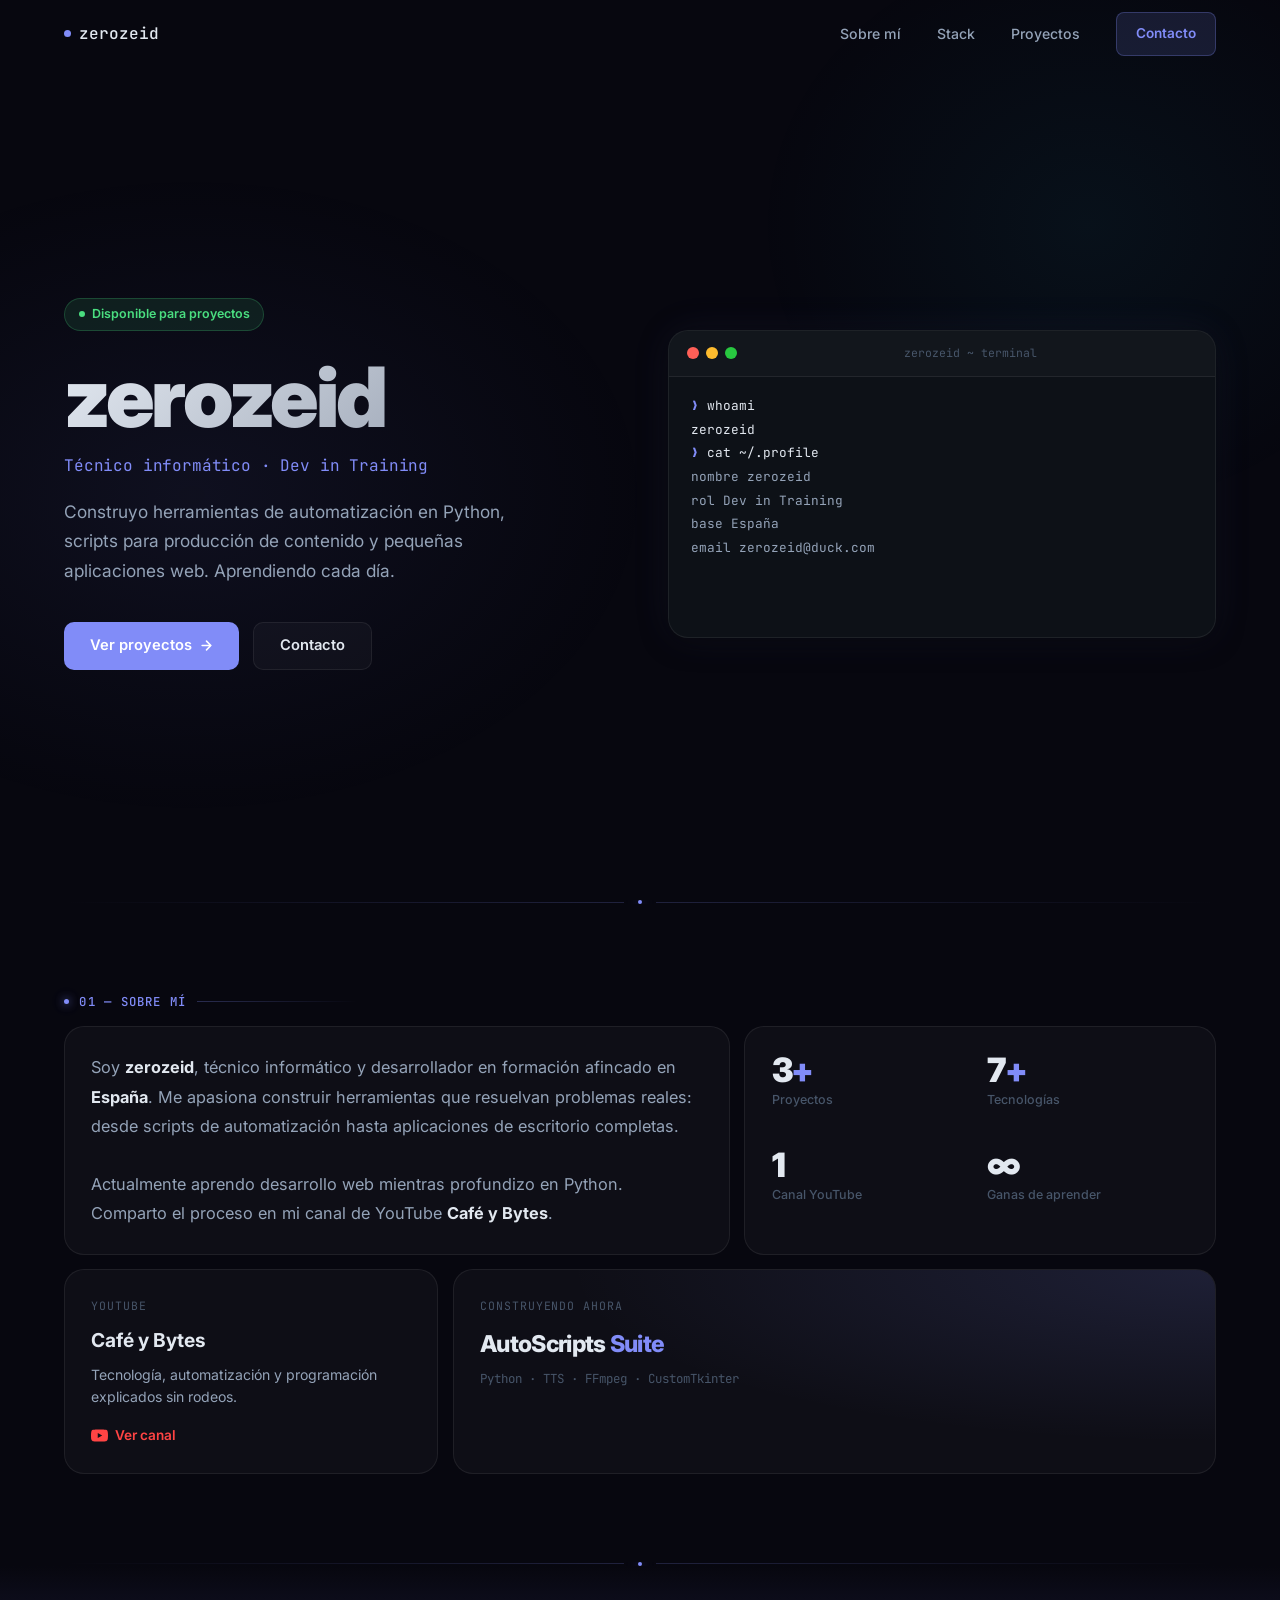
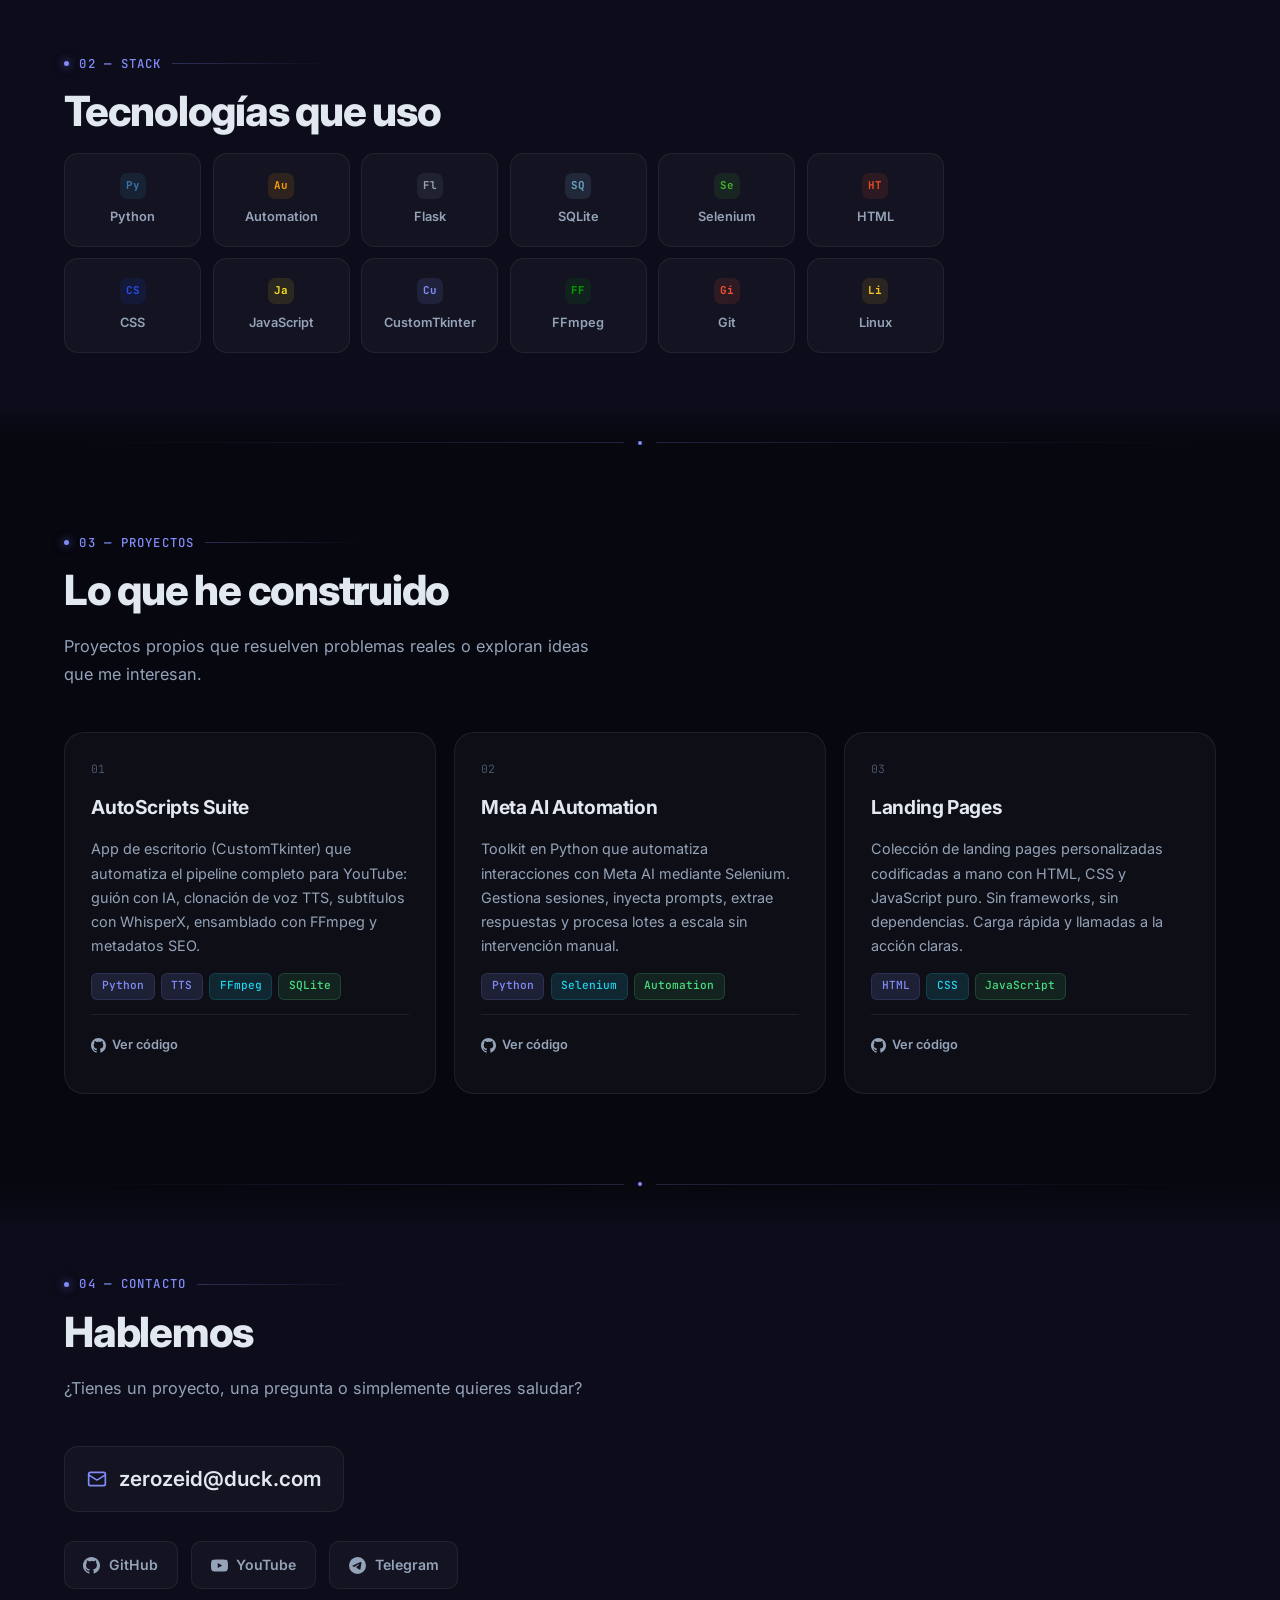
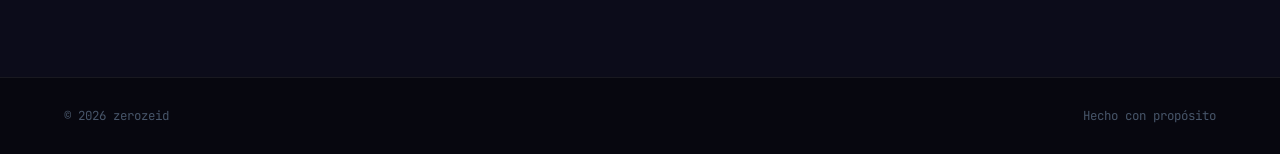
==== commit 628dc24b: "Polish section transitions: gradient blends + dot dividers + sl labels - Stack and contact sections " ====
--- a/index.html
+++ b/index.html
@@ -73,7 +73,16 @@
 
     /* SECTIONS */
     section{padding:5.5rem clamp(1.25rem,5vw,4rem)}
-    .sl{font-family:var(--m);font-size:.77rem;font-weight:500;color:var(--ac);text-transform:uppercase;letter-spacing:.1em;margin-bottom:.9rem}
+    .sl{font-family:var(--m);font-size:.77rem;font-weight:500;color:var(--ac);text-transform:uppercase;letter-spacing:.1em;margin-bottom:.9rem;display:flex;align-items:center;gap:.65rem}
+    .sl::before{content:'';width:5px;height:5px;background:var(--ac);border-radius:50%;flex-shrink:0;box-shadow:0 0 8px rgba(129,140,248,.8),0 0 16px rgba(129,140,248,.3)}
+    .sl::after{content:'';height:1px;flex:1;background:linear-gradient(90deg,var(--bda),transparent);max-width:160px}
+
+    /* SECTION DIVIDERS */
+    .sdiv{display:flex;align-items:center;padding:0 clamp(1.25rem,5vw,4rem);overflow:hidden}
+    .sdiv::before,.sdiv::after{content:'';flex:1;height:1px}
+    .sdiv::before{background:linear-gradient(to right,transparent,rgba(129,140,248,.2))}
+    .sdiv::after{background:linear-gradient(to left,transparent,rgba(129,140,248,.2))}
+    .sdiv-dot{width:4px;height:4px;background:var(--ac);border-radius:50%;flex-shrink:0;margin:0 .9rem;box-shadow:0 0 12px rgba(129,140,248,.7),0 0 24px rgba(129,140,248,.25)}
     .st{font-size:clamp(1.85rem,3.5vw,2.6rem);font-weight:800;letter-spacing:-.03em;line-height:1.15;margin-bottom:1.1rem}
     .sd{font-size:1.02rem;color:var(--t2);max-width:540px;line-height:1.72;margin-bottom:2.75rem}
 
@@ -96,7 +105,7 @@
     .gc{position:relative;overflow:hidden}.gc::before{content:'';position:absolute;inset:0;background:radial-gradient(ellipse at top right,var(--acd) 0%,transparent 60%);pointer-events:none}
 
     /* STACK */
-    #stack{background:var(--bg2)}
+    #stack{background:linear-gradient(to bottom,var(--bg) 0%,var(--bg2) 7%,var(--bg2) 93%,var(--bg) 100%)}
     .skg{display:grid;grid-template-columns:repeat(auto-fill,minmax(120px,1fr));gap:.7rem;max-width:880px}
     .sk{display:flex;flex-direction:column;align-items:center;justify-content:center;gap:.55rem;padding:1.15rem .9rem;background:var(--bgc);border:1px solid var(--bd);border-radius:var(--r);font-size:.8rem;font-weight:600;color:var(--t2);transition:border-color .2s,background .2s,color .2s,transform .2s;min-height:44px;cursor:default;text-align:center}
     .sk:hover{border-color:var(--bda);background:var(--bgh);color:var(--t);transform:translateY(-3px)}
@@ -119,7 +128,7 @@
     .pl{display:inline-flex;align-items:center;gap:.38rem;font-size:.8rem;font-weight:600;color:var(--t2);transition:color .2s;min-height:44px}.pl:hover{color:var(--ac)}.pl svg{width:15px;height:15px;flex-shrink:0}
 
     /* CONTACT */
-    #contact{background:var(--bg2)}
+    #contact{background:linear-gradient(to bottom,var(--bg) 0%,var(--bg2) 8%,var(--bg2) 100%)}
     .ci{max-width:660px}
     .ce{display:inline-flex;align-items:center;gap:.7rem;font-size:clamp(1rem,2.2vw,1.3rem);font-weight:600;color:var(--t);padding:.95rem 1.4rem;min-height:44px;background:var(--bgc);border:1px solid var(--bd);border-radius:var(--r);transition:border-color .2s,background .2s;margin-bottom:1.85rem}
     .ce:hover{border-color:var(--bda);background:var(--bgh)}.ce svg{color:var(--ac);flex-shrink:0}
@@ -188,6 +197,8 @@
       </div>
     </div>
   </section>
+
+  <div class="sdiv" aria-hidden="true"><span class="sdiv-dot"></span></div>
 
   <!-- ABOUT -->
   <section id="about" aria-label="Sobre mí">
@@ -221,12 +232,16 @@
     </div>
   </section>
 
+  <div class="sdiv" aria-hidden="true"><span class="sdiv-dot"></span></div>
+
   <!-- STACK -->
   <section id="stack" aria-labelledby="sh">
     <p class="sl rv-l">02 — stack</p>
     <h2 class="st rv-l d1" id="sh">Tecnologías que uso</h2>
     <div class="skg" id="skg" role="list" aria-label="Stack tecnológico"></div>
   </section>
+
+  <div class="sdiv" aria-hidden="true"><span class="sdiv-dot"></span></div>
 
   <!-- PROJECTS -->
   <section id="projects" aria-labelledby="ph">
@@ -235,6 +250,8 @@
     <p class="sd rv d2">Proyectos propios que resuelven problemas reales o exploran ideas que me interesan.</p>
     <div class="pg" id="pg" role="list" aria-label="Proyectos"></div>
   </section>
+
+  <div class="sdiv" aria-hidden="true"><span class="sdiv-dot"></span></div>
 
   <!-- CONTACT -->
   <section id="contact" aria-labelledby="ch">
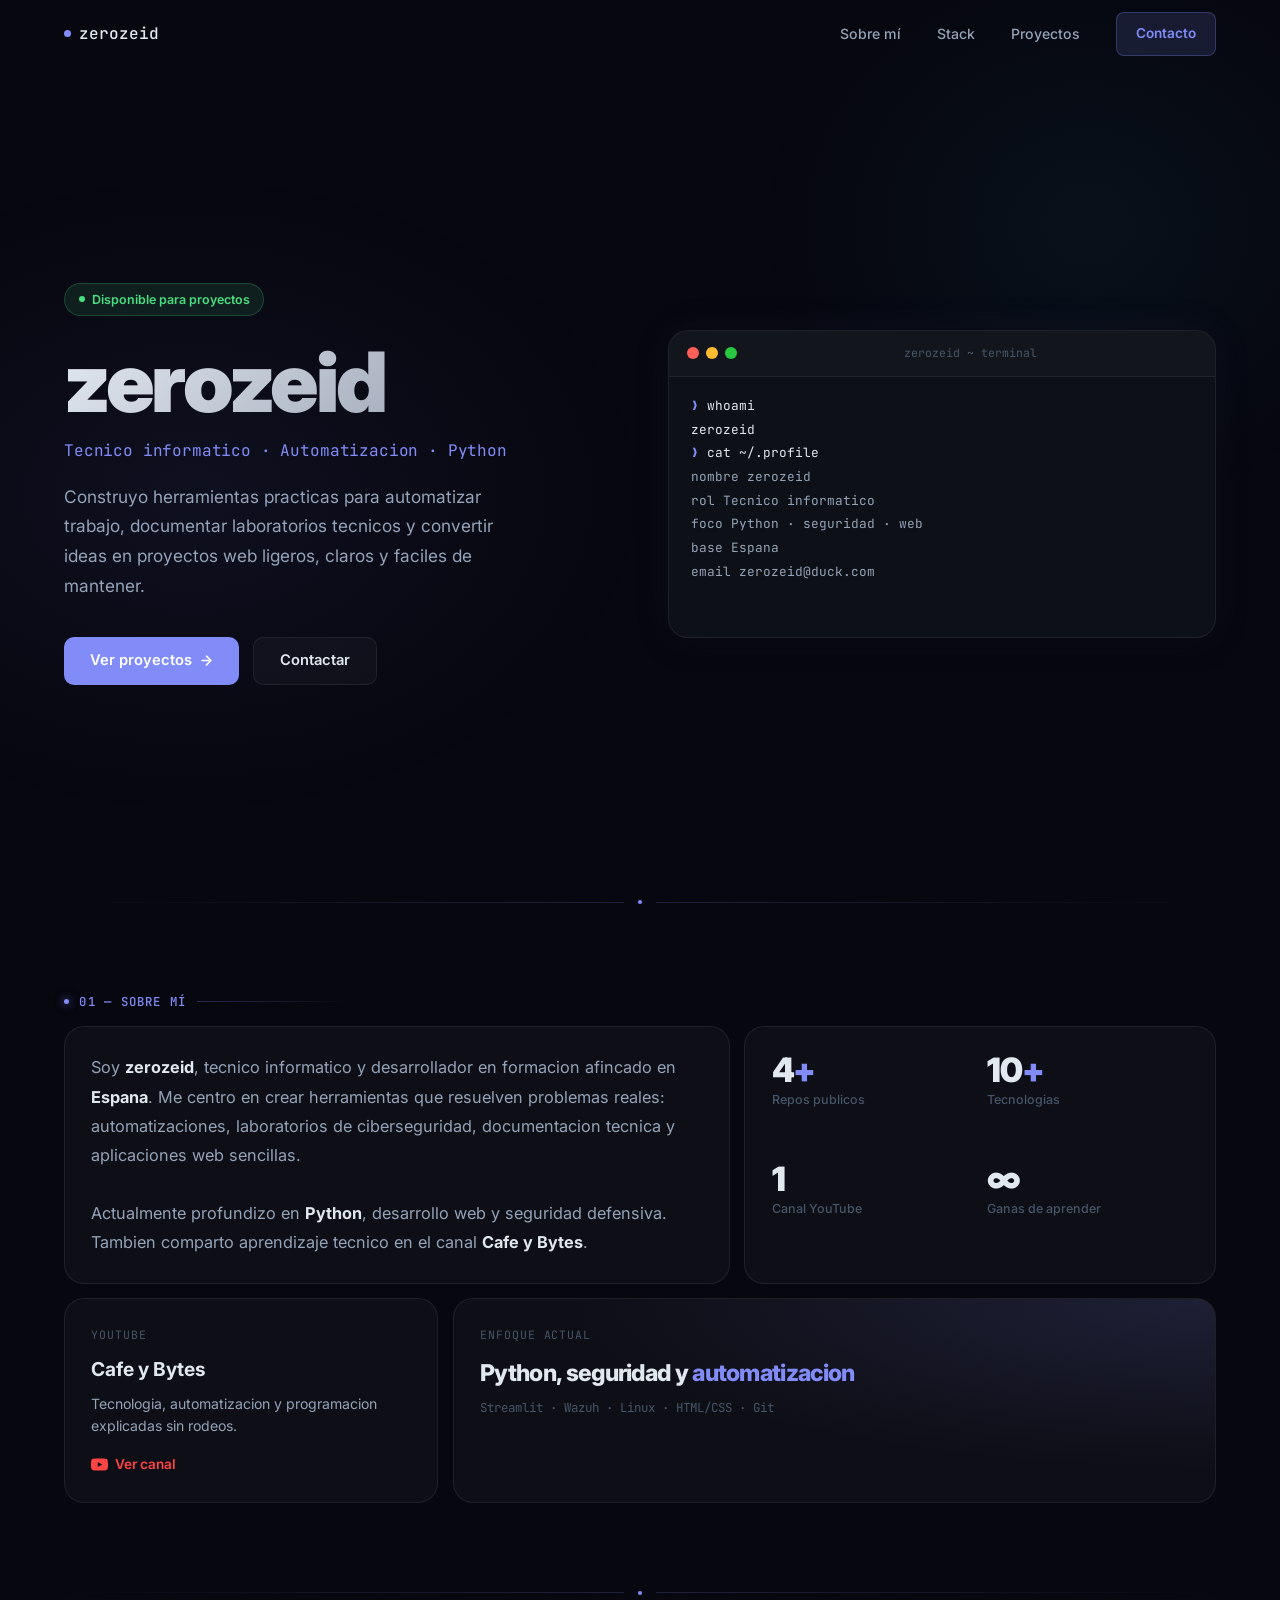
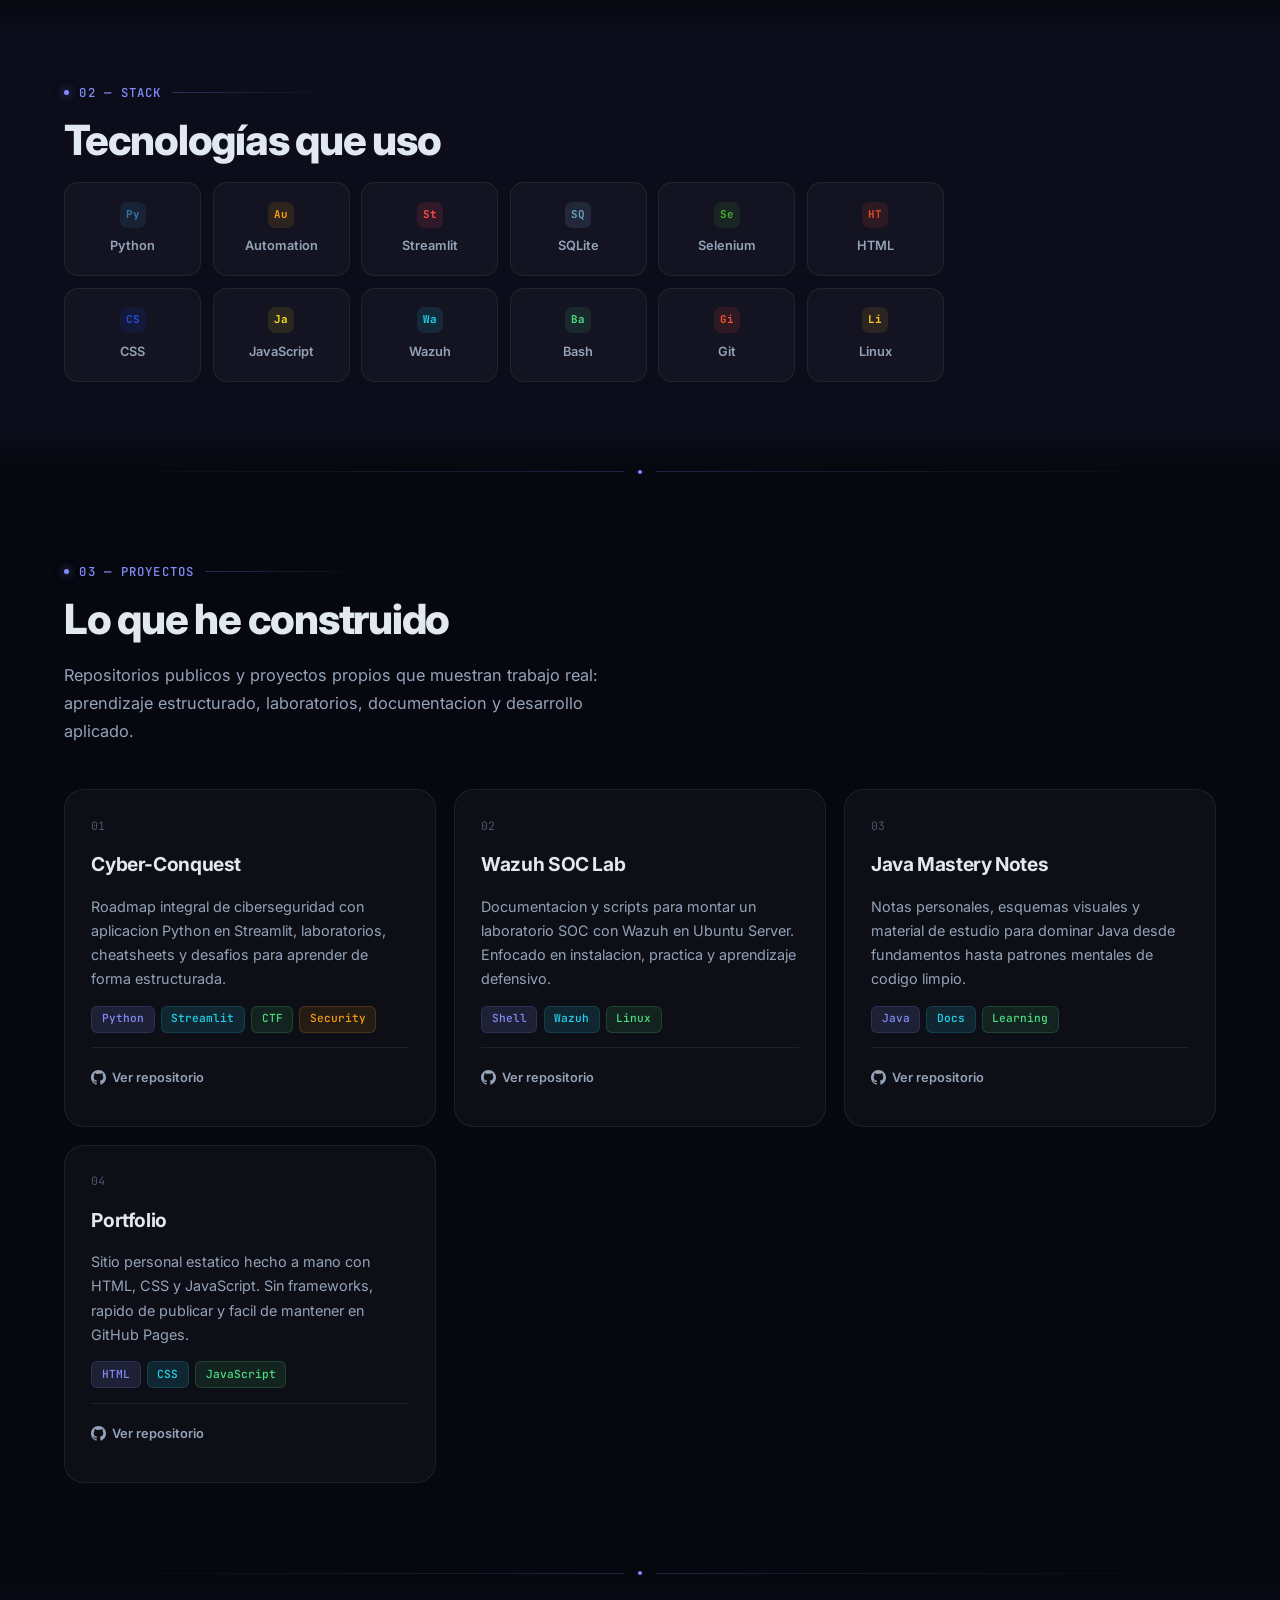
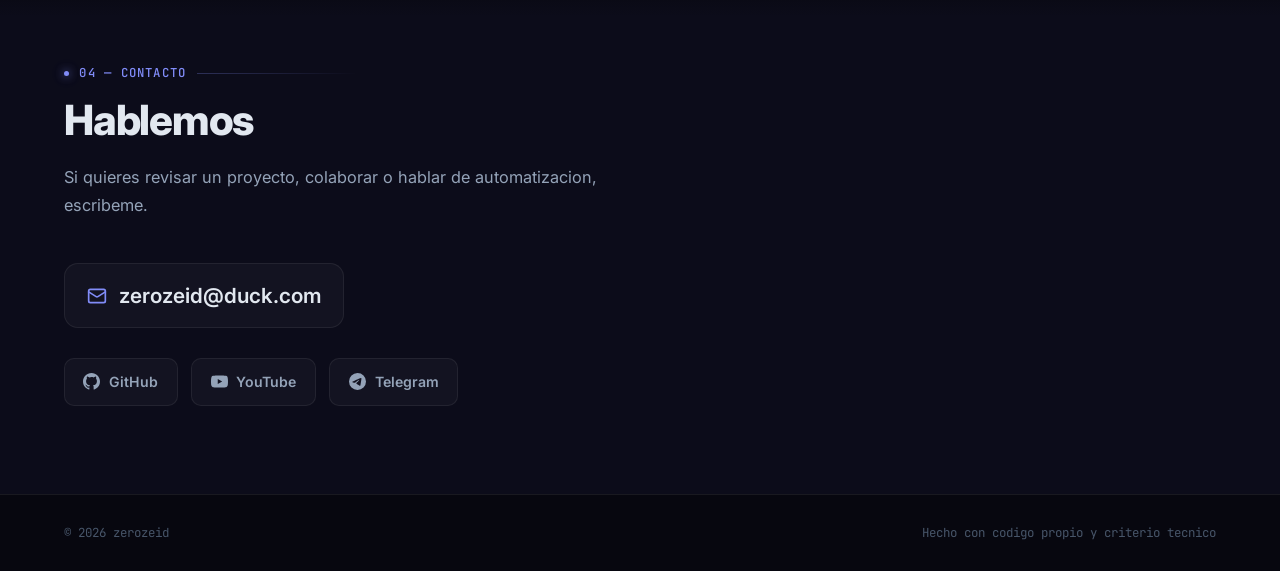
==== commit 02900971: "Mejorar portfolio y corregir enlaces" ====
--- a/index.html
+++ b/index.html
@@ -3,13 +3,17 @@
 <head>
   <meta charset="UTF-8">
   <meta name="viewport" content="width=device-width, initial-scale=1.0">
-  <title>zerozeid — Dev in Training</title>
-  <meta name="description" content="Técnico informático y desarrollador en formación. Construyo herramientas de automatización en Python, scripts para producción de contenido y aplicaciones de escritorio.">
-  <link rel="canonical" href="https://zeroami.github.io/">
-  <meta property="og:title" content="zerozeid — Dev in Training">
-  <meta property="og:description" content="Técnico informático y desarrollador en formación.">
+  <title>zerozeid - Portfolio tecnico</title>
+  <meta name="description" content="Portfolio de zerozeid: tecnico informatico y desarrollador en formacion especializado en automatizacion, Python, ciberseguridad y herramientas web.">
+  <link rel="canonical" href="https://zerozeid.github.io/zeroami.github.io/">
+  <meta name="theme-color" content="#07070f">
+  <meta property="og:title" content="zerozeid - Portfolio tecnico">
+  <meta property="og:description" content="Automatizacion, Python, ciberseguridad y desarrollo web desde Espana.">
   <meta property="og:type" content="website">
-  <meta property="og:url" content="https://zeroami.github.io/">
+  <meta property="og:url" content="https://zerozeid.github.io/zeroami.github.io/">
+  <meta name="twitter:card" content="summary">
+  <meta name="twitter:title" content="zerozeid - Portfolio tecnico">
+  <meta name="twitter:description" content="Tecnico informatico y desarrollador en formacion. Automatizacion, Python, ciberseguridad y web.">
   <link rel="preconnect" href="https://fonts.googleapis.com">
   <link rel="preconnect" href="https://fonts.gstatic.com" crossorigin>
   <link href="https://fonts.googleapis.com/css2?family=Inter:wght@400;500;600;700;900&family=JetBrains+Mono:wght@400;500&display=swap" rel="stylesheet">
@@ -21,13 +25,13 @@
       --t:#e2e8f0;--t2:#94a3b8;--t3:#475569;
       --ac:#818cf8;--acd:rgba(129,140,248,.14);
       --cy:#22d3ee;--cyd:rgba(34,211,238,.12);
-      --gr:#4ade80;
+      --gr:#4ade80;--warn:#f59e0b;
       --r:14px;--rl:20px;
       --f:'Inter',system-ui,sans-serif;--m:'JetBrains Mono',Consolas,monospace;
       --nh:68px;--sh:0 4px 28px rgba(0,0,0,.45);--gw:0 0 40px rgba(129,140,248,.09)
     }
-    html{scroll-behavior:smooth}
-    body{font-family:var(--f);background:var(--bg);color:var(--t);line-height:1.6;-webkit-font-smoothing:antialiased}
+    html{scroll-behavior:smooth;overflow-x:hidden}
+    body{font-family:var(--f);background:var(--bg);color:var(--t);line-height:1.6;-webkit-font-smoothing:antialiased;overflow-x:hidden}
     ::-webkit-scrollbar{width:5px}::-webkit-scrollbar-track{background:var(--bg)}::-webkit-scrollbar-thumb{background:rgba(255,255,255,.1);border-radius:3px}
     :focus-visible{outline:2px solid var(--ac);outline-offset:3px;border-radius:4px}
     a{color:inherit;text-decoration:none}
@@ -87,7 +91,7 @@
     .sd{font-size:1.02rem;color:var(--t2);max-width:540px;line-height:1.72;margin-bottom:2.75rem}
 
     /* BENTO */
-    .bento{display:grid;grid-template-columns:repeat(12,1fr);gap:.9rem;max-width:1160px;margin:0 auto}
+    .bento{display:grid;grid-template-columns:repeat(12,minmax(0,1fr));gap:.9rem;max-width:1160px;width:100%;margin:0 auto}
     .bc{background:var(--bgc);border:1px solid var(--bd);border-radius:var(--rl);padding:1.65rem;transition:border-color .25s,background .25s,transform .25s,box-shadow .25s}
     .bc:hover{border-color:var(--bda);background:var(--bgh);transform:translateY(-2px);box-shadow:var(--gw)}
     .s7{grid-column:span 7}.s5{grid-column:span 5}.s8{grid-column:span 8}.s4{grid-column:span 4}
@@ -106,13 +110,13 @@
 
     /* STACK */
     #stack{background:linear-gradient(to bottom,var(--bg) 0%,var(--bg2) 7%,var(--bg2) 93%,var(--bg) 100%)}
-    .skg{display:grid;grid-template-columns:repeat(auto-fill,minmax(120px,1fr));gap:.7rem;max-width:880px}
-    .sk{display:flex;flex-direction:column;align-items:center;justify-content:center;gap:.55rem;padding:1.15rem .9rem;background:var(--bgc);border:1px solid var(--bd);border-radius:var(--r);font-size:.8rem;font-weight:600;color:var(--t2);transition:border-color .2s,background .2s,color .2s,transform .2s;min-height:44px;cursor:default;text-align:center}
+    .skg{display:grid;grid-template-columns:repeat(auto-fill,minmax(120px,1fr));gap:.7rem;max-width:880px;width:100%}
+    .sk{display:flex;flex-direction:column;align-items:center;justify-content:center;gap:.55rem;padding:1.15rem .9rem;background:var(--bgc);border:1px solid var(--bd);border-radius:var(--r);font-size:.8rem;font-weight:600;color:var(--t2);transition:border-color .2s,background .2s,color .2s,transform .2s;min-height:88px;cursor:default;text-align:center}
     .sk:hover{border-color:var(--bda);background:var(--bgh);color:var(--t);transform:translateY(-3px)}
     .skd{width:26px;height:26px;border-radius:7px;display:flex;align-items:center;justify-content:center;font-family:var(--m);font-size:.68rem;font-weight:700;flex-shrink:0}
 
     /* PROJECTS */
-    .pg{display:grid;grid-template-columns:repeat(auto-fill,minmax(320px,1fr));gap:1.1rem;max-width:1160px;margin:0 auto}
+    .pg{display:grid;grid-template-columns:repeat(auto-fit,minmax(min(100%,320px),1fr));gap:1.1rem;max-width:1160px;width:100%;margin:0 auto}
     .pj{background:var(--bgc);border:1px solid var(--bd);border-radius:var(--rl);padding:1.65rem;display:flex;flex-direction:column;gap:.9rem;transition:border-color .25s,background .25s,transform .25s,box-shadow .25s;position:relative;overflow:hidden}
     .pj::after{content:'';position:absolute;top:0;left:0;right:0;height:1px;background:linear-gradient(90deg,transparent,var(--acd),transparent);opacity:0;transition:opacity .25s}
     .pj:hover{border-color:var(--bda);background:var(--bgh);transform:translateY(-3px);box-shadow:var(--sh),var(--gw)}.pj:hover::after{opacity:1}
@@ -124,13 +128,14 @@
     .ta{background:var(--acd);border:1px solid rgba(129,140,248,.15);color:var(--ac)}
     .tc3{background:var(--cyd);border:1px solid rgba(34,211,238,.15);color:var(--cy)}
     .tg{background:rgba(74,222,128,.1);border:1px solid rgba(74,222,128,.18);color:var(--gr)}
+    .tw{background:rgba(245,158,11,.1);border:1px solid rgba(245,158,11,.18);color:var(--warn)}
     .pf{display:flex;gap:.65rem;padding-top:.5rem;border-top:1px solid var(--bd)}
     .pl{display:inline-flex;align-items:center;gap:.38rem;font-size:.8rem;font-weight:600;color:var(--t2);transition:color .2s;min-height:44px}.pl:hover{color:var(--ac)}.pl svg{width:15px;height:15px;flex-shrink:0}
 
     /* CONTACT */
     #contact{background:linear-gradient(to bottom,var(--bg) 0%,var(--bg2) 8%,var(--bg2) 100%)}
     .ci{max-width:660px}
-    .ce{display:inline-flex;align-items:center;gap:.7rem;font-size:clamp(1rem,2.2vw,1.3rem);font-weight:600;color:var(--t);padding:.95rem 1.4rem;min-height:44px;background:var(--bgc);border:1px solid var(--bd);border-radius:var(--r);transition:border-color .2s,background .2s;margin-bottom:1.85rem}
+    .ce{display:inline-flex;align-items:center;gap:.7rem;font-size:clamp(1rem,2.2vw,1.3rem);font-weight:600;color:var(--t);padding:.95rem 1.4rem;min-height:44px;background:var(--bgc);border:1px solid var(--bd);border-radius:var(--r);transition:border-color .2s,background .2s;margin-bottom:1.85rem;max-width:100%;overflow-wrap:anywhere}
     .ce:hover{border-color:var(--bda);background:var(--bgh)}.ce svg{color:var(--ac);flex-shrink:0}
     .socs{display:flex;gap:.85rem;flex-wrap:wrap}
     .soc{display:inline-flex;align-items:center;gap:.55rem;padding:.72rem 1.15rem;min-height:44px;background:var(--bgc);border:1px solid var(--bd);border-radius:10px;font-size:.88rem;font-weight:600;color:var(--t2);transition:color .2s,border-color .2s,background .2s,transform .15s}
@@ -160,8 +165,18 @@
       .hd{margin:0 auto 2rem}.ha{justify-content:center}.badge{margin:0 auto 1.5rem}
       .s7,.s5,.s8,.s4{grid-column:span 12}
     }
-    @media(max-width:640px){.nv{display:none}.pg{grid-template-columns:1fr}.skg{grid-template-columns:repeat(auto-fill,minmax(95px,1fr))}}
-    @media(prefers-reduced-motion:reduce){*,*::before,*::after{animation-duration:.01ms!important;transition-duration:.01ms!important}}
+    @media(max-width:640px){
+      nav{padding:0 1.25rem}.nv{display:none}
+      section{padding:4.5rem 1rem}.hero{padding:calc(var(--nh) + 2.2rem) 1rem 3rem;min-height:auto}
+      h1{font-size:clamp(3rem,18vw,4.5rem)}
+      .ha{display:grid;grid-template-columns:1fr 1fr;width:100%;gap:.75rem}.btn{justify-content:center;padding:.72rem .9rem}
+      .bento{grid-template-columns:1fr}.bc{padding:1.25rem}.sg2{gap:1rem}.sn{font-size:1.85rem}
+      .term{max-height:240px}.tb{min-height:175px;max-height:190px;overflow:hidden;padding:1rem;font-size:.72rem;line-height:1.7}
+      .skg{grid-template-columns:repeat(2,minmax(0,1fr))}.pg{grid-template-columns:1fr}.pj{padding:1.35rem}
+      .socs{display:grid;grid-template-columns:1fr 1fr}.soc{justify-content:center}.soc:last-child{grid-column:1/-1}
+      .rv-l,.rv-r{transform:translateY(24px)}.rv-l.vs,.rv-r.vs{transform:translateY(0)}
+    }
+    @media(prefers-reduced-motion:reduce){*,*::before,*::after{animation-duration:.01ms!important;transition-duration:.01ms!important;scroll-behavior:auto!important}}
   </style>
 </head>
 <body>
@@ -183,11 +198,11 @@
     <div class="hl">
       <div class="badge" aria-label="Disponible para proyectos"><span class="bd2" aria-hidden="true"></span>Disponible para proyectos</div>
       <h1>zerozeid</h1>
-      <p class="hs">Técnico informático · Dev in Training</p>
-      <p class="hd">Construyo herramientas de automatización en Python, scripts para producción de contenido y pequeñas aplicaciones web. Aprendiendo cada día.</p>
+      <p class="hs">Tecnico informatico · Automatizacion · Python</p>
+      <p class="hd">Construyo herramientas practicas para automatizar trabajo, documentar laboratorios tecnicos y convertir ideas en proyectos web ligeros, claros y faciles de mantener.</p>
       <div class="ha">
         <a href="#projects" class="btn bp">Ver proyectos <svg width="15" height="15" viewBox="0 0 24 24" fill="none" stroke="currentColor" stroke-width="2.5" stroke-linecap="round" stroke-linejoin="round" aria-hidden="true"><path d="M5 12h14M12 5l7 7-7 7"/></svg></a>
-        <a href="#contact" class="btn bo">Contacto</a>
+        <a href="#contact" class="btn bo">Contactar</a>
       </div>
     </div>
     <div class="hr" aria-hidden="true">
@@ -205,29 +220,29 @@
     <p class="sl rv-l">01 — sobre mí</p>
     <div class="bento" role="list">
       <article class="bc s7 rv-l" role="listitem">
-        <p class="btext">Soy <strong>zerozeid</strong>, técnico informático y desarrollador en formación afincado en <strong>España</strong>. Me apasiona construir herramientas que resuelvan problemas reales: desde scripts de automatización hasta aplicaciones de escritorio completas.<br><br>Actualmente aprendo desarrollo web mientras profundizo en Python. Comparto el proceso en mi canal de YouTube <strong>Café y Bytes</strong>.</p>
+        <p class="btext">Soy <strong>zerozeid</strong>, tecnico informatico y desarrollador en formacion afincado en <strong>Espana</strong>. Me centro en crear herramientas que resuelven problemas reales: automatizaciones, laboratorios de ciberseguridad, documentacion tecnica y aplicaciones web sencillas.<br><br>Actualmente profundizo en <strong>Python</strong>, desarrollo web y seguridad defensiva. Tambien comparto aprendizaje tecnico en el canal <strong>Cafe y Bytes</strong>.</p>
       </article>
       <article class="bc s5 rv-r d1" role="listitem">
         <div class="sg2">
-          <div><div class="sn" data-count="3" data-suffix="+">3<span>+</span></div><div class="slb">Proyectos</div></div>
-          <div><div class="sn" data-count="7" data-suffix="+">7<span>+</span></div><div class="slb">Tecnologías</div></div>
+          <div><div class="sn" data-count="4" data-suffix="+">4<span>+</span></div><div class="slb">Repos publicos</div></div>
+          <div><div class="sn" data-count="10" data-suffix="+">10<span>+</span></div><div class="slb">Tecnologias</div></div>
           <div><div class="sn" data-count="1" data-suffix="">1</div><div class="slb">Canal YouTube</div></div>
           <div><div class="sn">∞</div><div class="slb">Ganas de aprender</div></div>
         </div>
       </article>
       <article class="bc s4 rv-s d2" role="listitem" style="display:flex;flex-direction:column">
         <p class="ytl">YouTube</p>
-        <p class="ytc">Café y Bytes</p>
-        <p class="ytd">Tecnología, automatización y programación explicados sin rodeos.</p>
-        <a href="https://www.youtube.com/@cafeybytes" target="_blank" rel="noopener noreferrer" class="yta" aria-label="Ver canal Café y Bytes en YouTube">
+        <p class="ytc">Cafe y Bytes</p>
+        <p class="ytd">Tecnologia, automatizacion y programacion explicadas sin rodeos.</p>
+        <a href="https://www.youtube.com/@cafeybytes" target="_blank" rel="noopener noreferrer" class="yta" aria-label="Ver canal Cafe y Bytes en YouTube">
           <svg viewBox="0 0 24 24" fill="currentColor" aria-hidden="true"><path d="M23.498 6.186a3.016 3.016 0 0 0-2.122-2.136C19.505 3.545 12 3.545 12 3.545s-7.505 0-9.377.505A3.017 3.017 0 0 0 .502 6.186C0 8.07 0 12 0 12s0 3.93.502 5.814a3.016 3.016 0 0 0 2.122 2.136c1.871.505 9.376.505 9.376.505s7.505 0 9.377-.505a3.015 3.015 0 0 0 2.122-2.136C24 15.93 24 12 24 12s0-3.93-.502-5.814zM9.545 15.568V8.432L15.818 12l-6.273 3.568z"/></svg>
           Ver canal
         </a>
       </article>
       <article class="bc s8 gc rv-r d3" role="listitem">
-        <p class="nwl">Construyendo ahora</p>
-        <p class="nwt">AutoScripts <span>Suite</span></p>
-        <p class="nws">Python · TTS · FFmpeg · CustomTkinter</p>
+        <p class="nwl">Enfoque actual</p>
+        <p class="nwt">Python, seguridad y <span>automatizacion</span></p>
+        <p class="nws">Streamlit · Wazuh · Linux · HTML/CSS · Git</p>
       </article>
     </div>
   </section>
@@ -247,7 +262,7 @@
   <section id="projects" aria-labelledby="ph">
     <p class="sl rv-l">03 — proyectos</p>
     <h2 class="st rv-l d1" id="ph">Lo que he construido</h2>
-    <p class="sd rv d2">Proyectos propios que resuelven problemas reales o exploran ideas que me interesan.</p>
+    <p class="sd rv d2">Repositorios publicos y proyectos propios que muestran trabajo real: aprendizaje estructurado, laboratorios, documentacion y desarrollo aplicado.</p>
     <div class="pg" id="pg" role="list" aria-label="Proyectos"></div>
   </section>
 
@@ -258,16 +273,16 @@
     <div class="ci">
       <p class="sl rv-l">04 — contacto</p>
       <h2 class="st rv-l d1" id="ch">Hablemos</h2>
-      <p class="sd rv d2">¿Tienes un proyecto, una pregunta o simplemente quieres saludar?</p>
+      <p class="sd rv d2">Si quieres revisar un proyecto, colaborar o hablar de automatizacion, escribeme.</p>
       <a href="mailto:zerozeid@duck.com" class="ce rv d3" aria-label="Enviar email a zerozeid@duck.com">
         <svg width="20" height="20" viewBox="0 0 24 24" fill="none" stroke="currentColor" stroke-width="2" stroke-linecap="round" stroke-linejoin="round" aria-hidden="true"><rect width="20" height="16" x="2" y="4" rx="2"/><path d="m22 7-8.97 5.7a1.94 1.94 0 0 1-2.06 0L2 7"/></svg>
         zerozeid@duck.com
       </a>
       <div class="socs rv d1">
-        <a href="https://github.com/zeroami" target="_blank" rel="noopener noreferrer" class="soc" aria-label="GitHub de zerozeid">
+        <a href="https://github.com/zerozeid" target="_blank" rel="noopener noreferrer" class="soc" aria-label="GitHub de zerozeid">
           <svg viewBox="0 0 24 24" fill="currentColor" aria-hidden="true"><path d="M12 0C5.374 0 0 5.373 0 12c0 5.302 3.438 9.8 8.207 11.387.599.111.793-.261.793-.577v-2.234c-3.338.726-4.033-1.416-4.033-1.416-.546-1.387-1.333-1.756-1.333-1.756-1.089-.745.083-.729.083-.729 1.205.084 1.839 1.237 1.839 1.237 1.07 1.834 2.807 1.304 3.492.997.107-.775.418-1.305.762-1.604-2.665-.305-5.467-1.334-5.467-5.931 0-1.311.469-2.381 1.236-3.221-.124-.303-.535-1.524.117-3.176 0 0 1.008-.322 3.301 1.23A11.509 11.509 0 0 1 12 5.803c1.02.005 2.047.138 3.006.404 2.291-1.552 3.297-1.23 3.297-1.23.653 1.653.242 2.874.118 3.176.77.84 1.235 1.911 1.235 3.221 0 4.609-2.807 5.624-5.479 5.921.43.372.823 1.102.823 2.222v3.293c0 .319.192.694.801.576C20.566 21.797 24 17.3 24 12c0-6.627-5.373-12-12-12z"/></svg>GitHub
         </a>
-        <a href="https://www.youtube.com/@cafeybytes" target="_blank" rel="noopener noreferrer" class="soc" aria-label="Canal YouTube Café y Bytes">
+        <a href="https://www.youtube.com/@cafeybytes" target="_blank" rel="noopener noreferrer" class="soc" aria-label="Canal YouTube Cafe y Bytes">
           <svg viewBox="0 0 24 24" fill="currentColor" aria-hidden="true"><path d="M23.498 6.186a3.016 3.016 0 0 0-2.122-2.136C19.505 3.545 12 3.545 12 3.545s-7.505 0-9.377.505A3.017 3.017 0 0 0 .502 6.186C0 8.07 0 12 0 12s0 3.93.502 5.814a3.016 3.016 0 0 0 2.122 2.136c1.871.505 9.376.505 9.376.505s7.505 0 9.377-.505a3.015 3.015 0 0 0 2.122-2.136C24 15.93 24 12 24 12s0-3.93-.502-5.814zM9.545 15.568V8.432L15.818 12l-6.273 3.568z"/></svg>YouTube
         </a>
         <a href="https://t.me/ImZerozeid" target="_blank" rel="noopener noreferrer" class="soc" aria-label="Telegram de zerozeid">
@@ -280,7 +295,7 @@
 
 <footer>
   <p class="ft">© 2026 zerozeid</p>
-  <p class="ft">Hecho con propósito</p>
+  <p class="ft">Hecho con codigo propio y criterio tecnico</p>
 </footer>
 
 <script>
@@ -302,16 +317,17 @@
     '',
     '<span class="tp">❯</span> <span class="tc2">cat ~/.profile</span>',
     '<span class="ti">  nombre    zerozeid</span>',
-    '<span class="ti">  rol       Dev in Training</span>',
-    '<span class="ti">  base      España</span>',
+    '<span class="ti">  rol       Tecnico informatico</span>',
+    '<span class="ti">  foco      Python · seguridad · web</span>',
+    '<span class="ti">  base      Espana</span>',
     '<span class="ti">  email     zerozeid@duck.com</span>',
-    '<span class="ti">  github    github.com/zeroami</span>',
-    '<span class="tok">  ✓ perfil cargado</span>',
+    '<span class="ti">  github    github.com/zerozeid</span>',
+    '<span class="tok">  ok        portfolio cargado</span>',
     '',
     '<span class="tp">❯</span> <span class="tc2">ls proyectos/</span>',
-    '<span class="tc2">  AutoScripts/   MetaAI/   Webs/</span>',
+    '<span class="tc2">  Cyber-Conquest/  Wazuh-SOC-lab/  Java-Mastery-Notes/</span>',
     '',
-    '<span class="tp">❯</span> <span class="tcm"># aprendiendo · construyendo · siempre</span>'
+    '<span class="tp">❯</span> <span class="tcm"># aprendiendo · construyendo · mejorando</span>'
   ];
   const tb=document.getElementById('tb');let li=0;
   function nL(){
@@ -346,15 +362,20 @@
   if(statsCard)cObs.observe(statsCard);
 
   // STACK
-  const sk=[{n:'Python',c:'#3776AB',b:'rgba(55,118,171,.15)'},{n:'Automation',c:'#f59e0b',b:'rgba(245,158,11,.12)'},{n:'Flask',c:'#94a3b8',b:'rgba(148,163,184,.1)'},{n:'SQLite',c:'#6ba2c1',b:'rgba(107,162,193,.15)'},{n:'Selenium',c:'#43b02a',b:'rgba(67,176,42,.12)'},{n:'HTML',c:'#e34c26',b:'rgba(227,76,38,.12)'},{n:'CSS',c:'#264de4',b:'rgba(38,77,228,.12)'},{n:'JavaScript',c:'#f7df1e',b:'rgba(247,223,30,.1)'},{n:'CustomTkinter',c:'#818cf8',b:'rgba(129,140,248,.12)'},{n:'FFmpeg',c:'#00a000',b:'rgba(0,160,0,.1)'},{n:'Git',c:'#f05032',b:'rgba(240,80,50,.12)'},{n:'Linux',c:'#fcc624',b:'rgba(252,198,36,.1)'}];
+  const sk=[{n:'Python',c:'#3776AB',b:'rgba(55,118,171,.15)'},{n:'Automation',c:'#f59e0b',b:'rgba(245,158,11,.12)'},{n:'Streamlit',c:'#ff4b4b',b:'rgba(255,75,75,.12)'},{n:'SQLite',c:'#6ba2c1',b:'rgba(107,162,193,.15)'},{n:'Selenium',c:'#43b02a',b:'rgba(67,176,42,.12)'},{n:'HTML',c:'#e34c26',b:'rgba(227,76,38,.12)'},{n:'CSS',c:'#264de4',b:'rgba(38,77,228,.12)'},{n:'JavaScript',c:'#f7df1e',b:'rgba(247,223,30,.1)'},{n:'Wazuh',c:'#22d3ee',b:'rgba(34,211,238,.12)'},{n:'Bash',c:'#4ade80',b:'rgba(74,222,128,.1)'},{n:'Git',c:'#f05032',b:'rgba(240,80,50,.12)'},{n:'Linux',c:'#fcc624',b:'rgba(252,198,36,.1)'}];
   const sg=document.getElementById('skg');
   sk.forEach((s,i)=>{const el=document.createElement('div');el.className='sk rv'+(i%3===1?' d1':i%3===2?' d2':'');el.setAttribute('role','listitem');el.innerHTML=`<div class="skd" style="background:${s.b};color:${s.c}">${s.n.slice(0,2)}</div><span>${s.n}</span>`;sg.appendChild(el);obs.observe(el);});
 
   // PROJECTS
-  const pjs=[{num:'01',title:'AutoScripts Suite',desc:'App de escritorio (CustomTkinter) que automatiza el pipeline completo para YouTube: guión con IA, clonación de voz TTS, subtítulos con WhisperX, ensamblado con FFmpeg y metadatos SEO.',tags:[{l:'Python',c:'ta'},{l:'TTS',c:'ta'},{l:'FFmpeg',c:'tc3'},{l:'SQLite',c:'tg'}],href:'https://github.com/zeroami'},{num:'02',title:'Meta AI Automation',desc:'Toolkit en Python que automatiza interacciones con Meta AI mediante Selenium. Gestiona sesiones, inyecta prompts, extrae respuestas y procesa lotes a escala sin intervención manual.',tags:[{l:'Python',c:'ta'},{l:'Selenium',c:'tc3'},{l:'Automation',c:'tg'}],href:'https://github.com/zeroami'},{num:'03',title:'Landing Pages',desc:'Colección de landing pages personalizadas codificadas a mano con HTML, CSS y JavaScript puro. Sin frameworks, sin dependencias. Carga rápida y llamadas a la acción claras.',tags:[{l:'HTML',c:'ta'},{l:'CSS',c:'tc3'},{l:'JavaScript',c:'tg'}],href:'https://github.com/zeroami'}];
+  const pjs=[
+    {num:'01',title:'Cyber-Conquest',desc:'Roadmap integral de ciberseguridad con aplicacion Python en Streamlit, laboratorios, cheatsheets y desafios para aprender de forma estructurada.',tags:[{l:'Python',c:'ta'},{l:'Streamlit',c:'tc3'},{l:'CTF',c:'tg'},{l:'Security',c:'tw'}],href:'https://github.com/zerozeid/Cyber-Conquest'},
+    {num:'02',title:'Wazuh SOC Lab',desc:'Documentacion y scripts para montar un laboratorio SOC con Wazuh en Ubuntu Server. Enfocado en instalacion, practica y aprendizaje defensivo.',tags:[{l:'Shell',c:'ta'},{l:'Wazuh',c:'tc3'},{l:'Linux',c:'tg'}],href:'https://github.com/zerozeid/Wazuh-SOC-lab'},
+    {num:'03',title:'Java Mastery Notes',desc:'Notas personales, esquemas visuales y material de estudio para dominar Java desde fundamentos hasta patrones mentales de codigo limpio.',tags:[{l:'Java',c:'ta'},{l:'Docs',c:'tc3'},{l:'Learning',c:'tg'}],href:'https://github.com/zerozeid/Java-Mastery-Notes'},
+    {num:'04',title:'Portfolio',desc:'Sitio personal estatico hecho a mano con HTML, CSS y JavaScript. Sin frameworks, rapido de publicar y facil de mantener en GitHub Pages.',tags:[{l:'HTML',c:'ta'},{l:'CSS',c:'tc3'},{l:'JavaScript',c:'tg'}],href:'https://github.com/zerozeid/zeroami.github.io'}
+  ];
   const pg=document.getElementById('pg');
   const ghI=`<svg viewBox="0 0 24 24" fill="currentColor" aria-hidden="true"><path d="M12 0C5.374 0 0 5.373 0 12c0 5.302 3.438 9.8 8.207 11.387.599.111.793-.261.793-.577v-2.234c-3.338.726-4.033-1.416-4.033-1.416-.546-1.387-1.333-1.756-1.333-1.756-1.089-.745.083-.729.083-.729 1.205.084 1.839 1.237 1.839 1.237 1.07 1.834 2.807 1.304 3.492.997.107-.775.418-1.305.762-1.604-2.665-.305-5.467-1.334-5.467-5.931 0-1.311.469-2.381 1.236-3.221-.124-.303-.535-1.524.117-3.176 0 0 1.008-.322 3.301 1.23A11.509 11.509 0 0 1 12 5.803c1.02.005 2.047.138 3.006.404 2.291-1.552 3.297-1.23 3.297-1.23.653 1.653.242 2.874.118 3.176.77.84 1.235 1.911 1.235 3.221 0 4.609-2.807 5.624-5.479 5.921.43.372.823 1.102.823 2.222v3.293c0 .319.192.694.801.576C20.566 21.797 24 17.3 24 12c0-6.627-5.373-12-12-12z"/></svg>`;
-  pjs.forEach((p,i)=>{const el=document.createElement('article');el.className='pj rv'+(i===1?' d1':i===2?' d2':'');el.setAttribute('role','listitem');el.innerHTML=`<span class="pn">${p.num}</span><h3 class="pt">${p.title}</h3><p class="pd2">${p.desc}</p><div class="tags">${p.tags.map(t=>`<span class="tag ${t.c}">${t.l}</span>`).join('')}</div><div class="pf"><a href="${p.href}" target="_blank" rel="noopener noreferrer" class="pl" aria-label="Ver código de ${p.title} en GitHub">${ghI} Ver código</a></div>`;pg.appendChild(el);obs.observe(el);});
+  pjs.forEach((p,i)=>{const el=document.createElement('article');el.className='pj rv'+(i===1?' d1':i===2?' d2':i===3?' d3':'');el.setAttribute('role','listitem');el.innerHTML=`<span class="pn">${p.num}</span><h3 class="pt">${p.title}</h3><p class="pd2">${p.desc}</p><div class="tags">${p.tags.map(t=>`<span class="tag ${t.c}">${t.l}</span>`).join('')}</div><div class="pf"><a href="${p.href}" target="_blank" rel="noopener noreferrer" class="pl" aria-label="Ver repositorio ${p.title} en GitHub">${ghI} Ver repositorio</a></div>`;pg.appendChild(el);obs.observe(el);});
 </script>
 </body>
 </html>
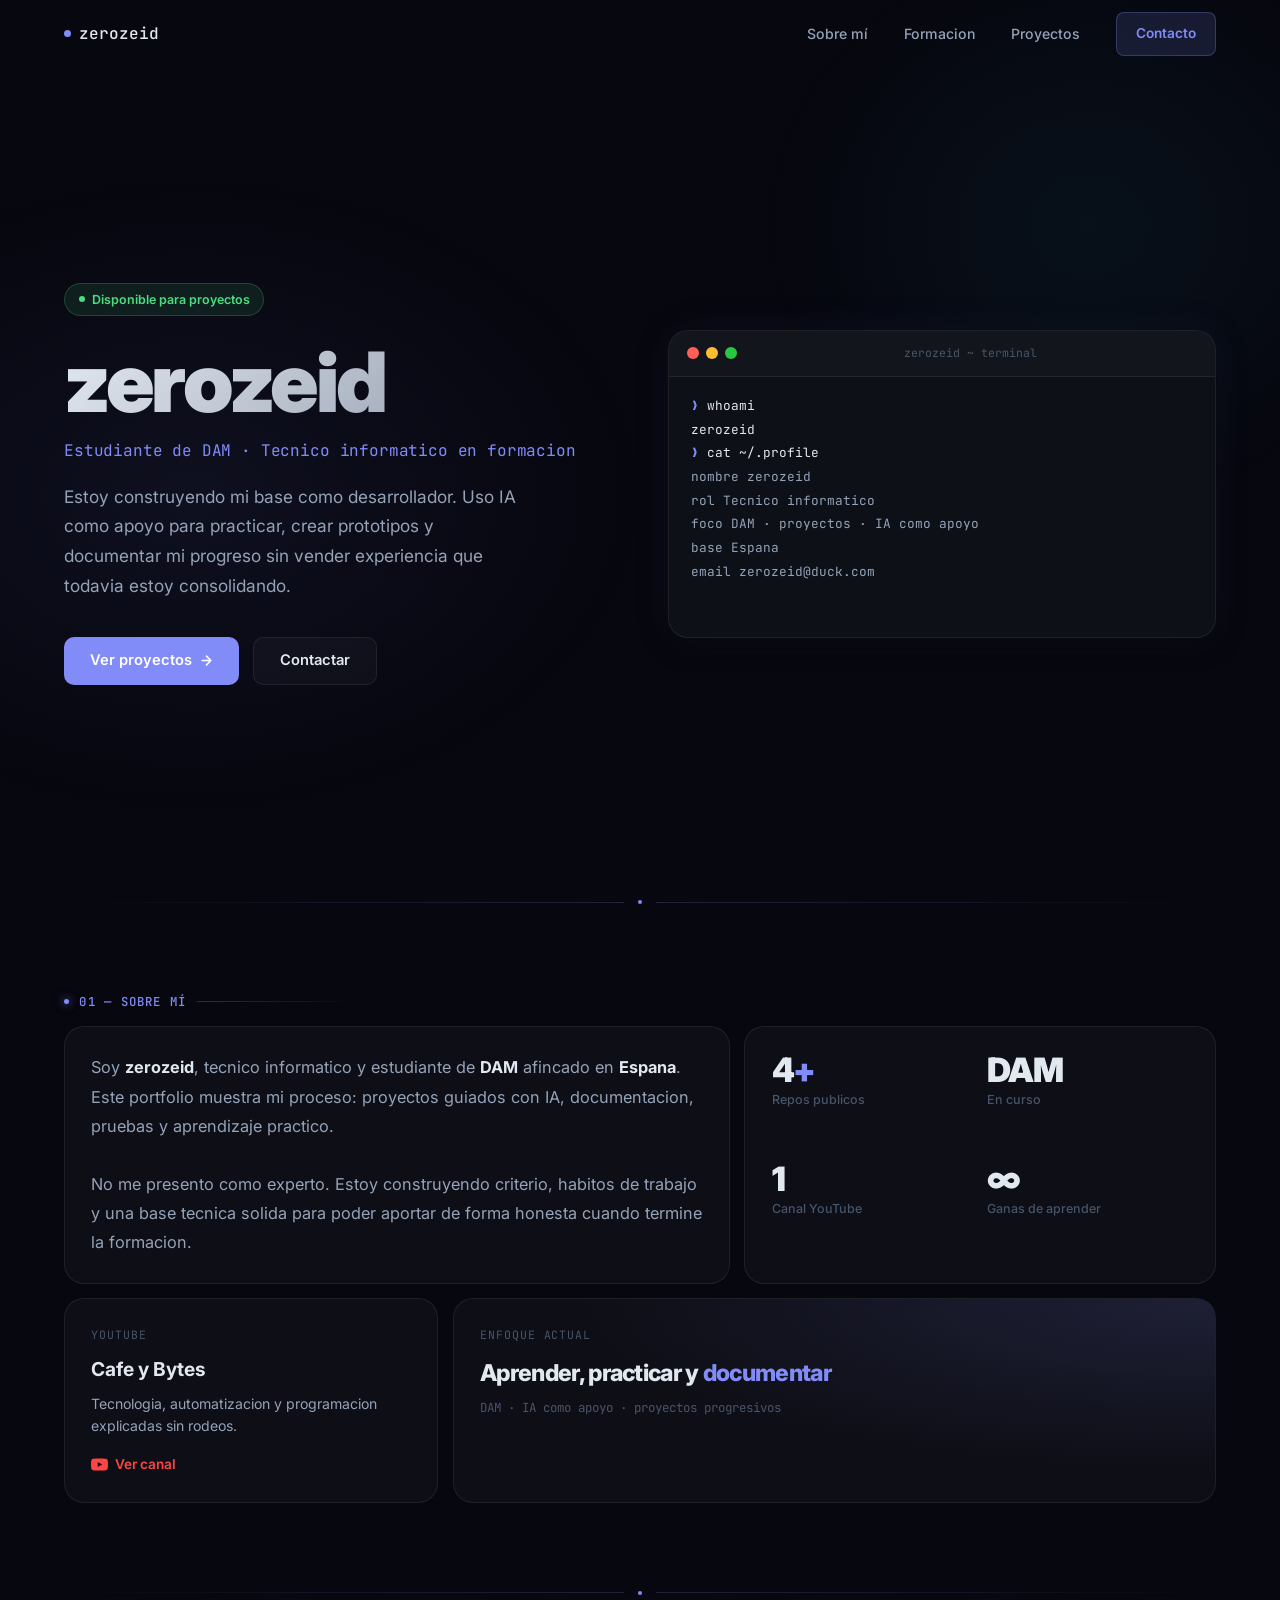
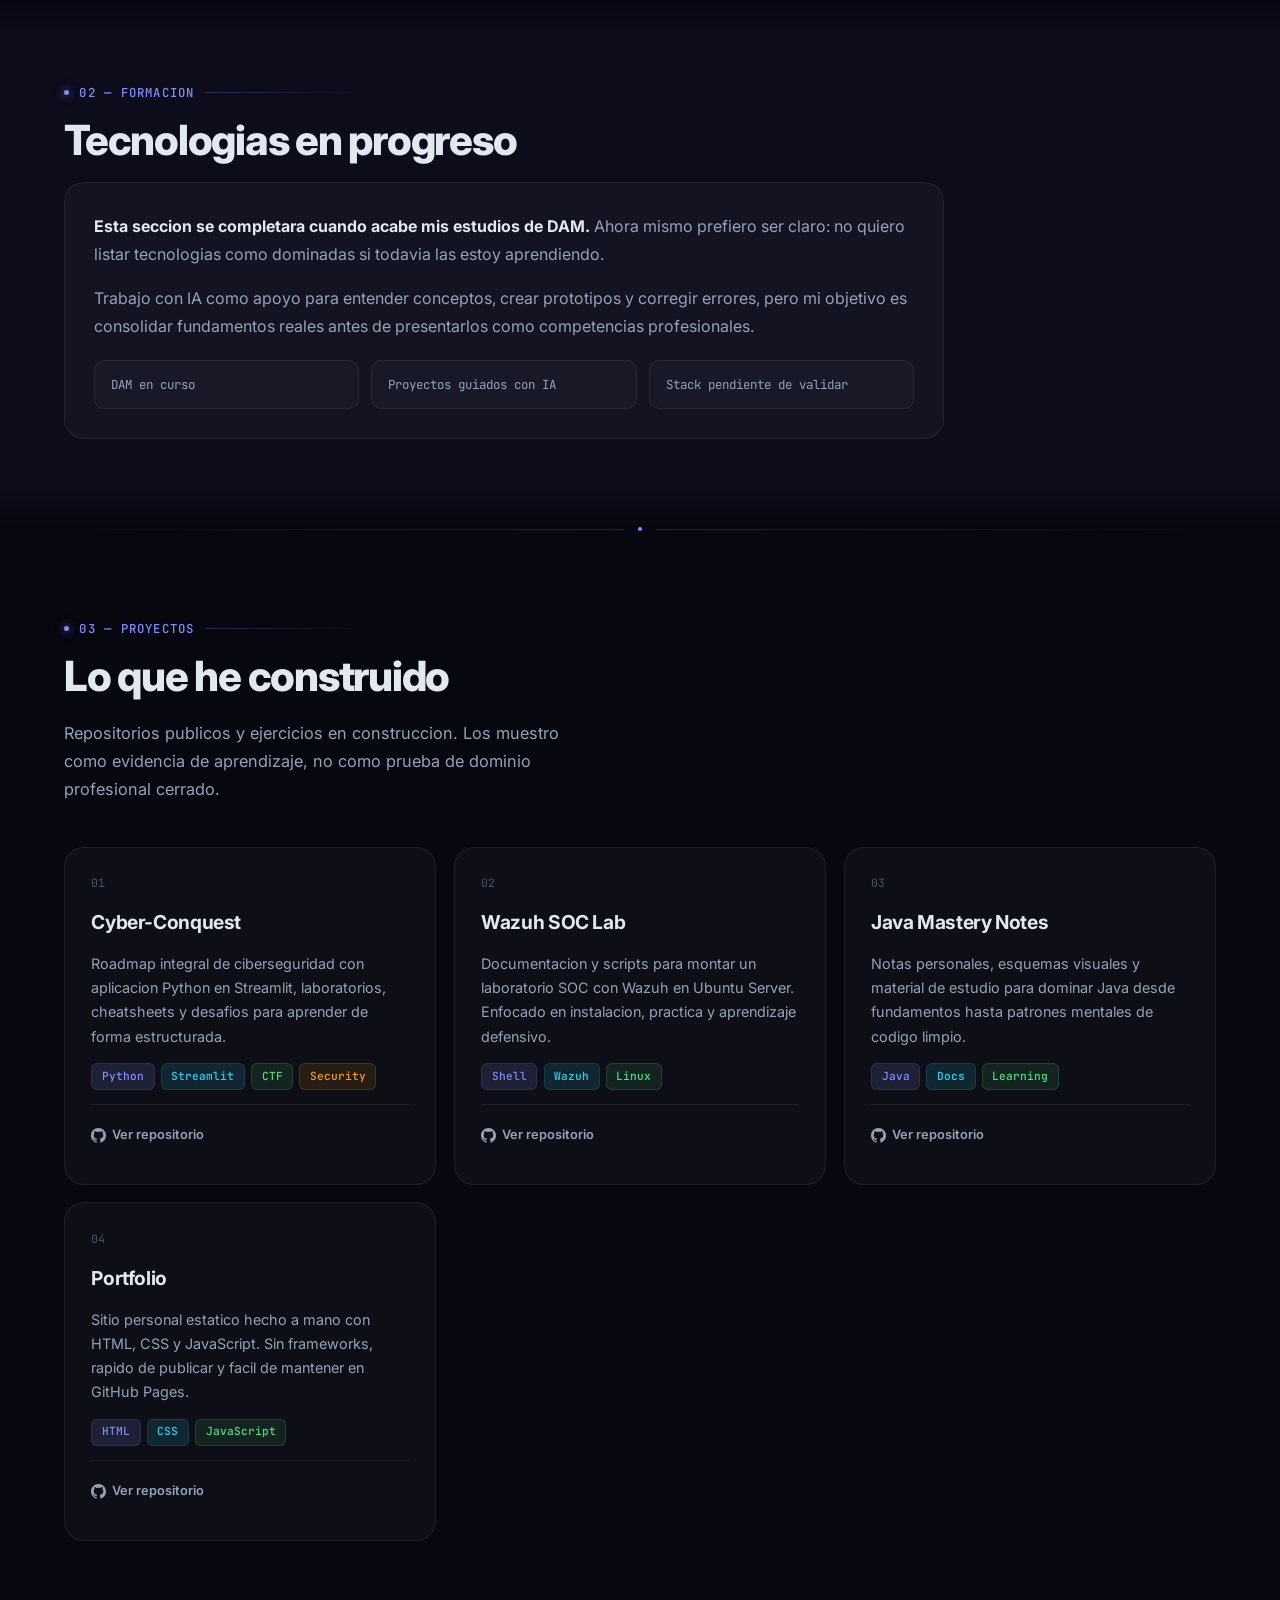
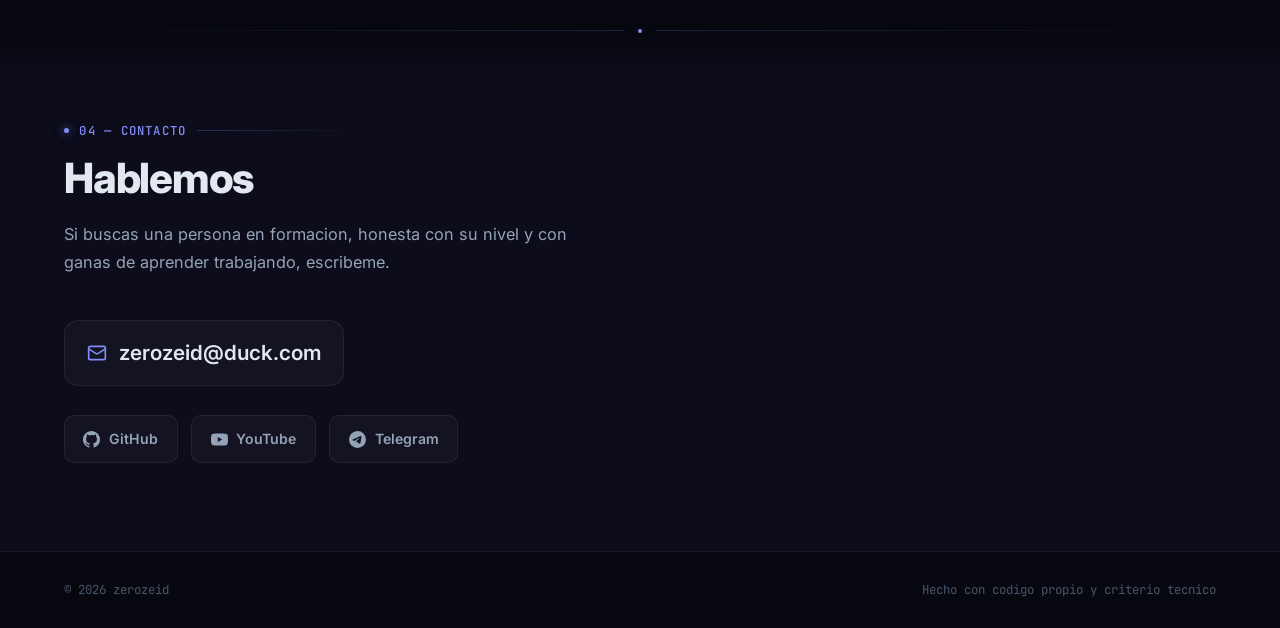
==== commit 89e603c5: "Ajustar portfolio a formacion DAM" ====
--- a/index.html
+++ b/index.html
@@ -3,17 +3,17 @@
 <head>
   <meta charset="UTF-8">
   <meta name="viewport" content="width=device-width, initial-scale=1.0">
-  <title>zerozeid - Portfolio tecnico</title>
-  <meta name="description" content="Portfolio de zerozeid: tecnico informatico y desarrollador en formacion especializado en automatizacion, Python, ciberseguridad y herramientas web.">
+  <title>zerozeid - Portfolio en formacion</title>
+  <meta name="description" content="Portfolio de zerozeid: estudiante de DAM y tecnico informatico en formacion, construyendo proyectos con apoyo de IA mientras consolida sus bases de programacion.">
   <link rel="canonical" href="https://zerozeid.github.io/zeroami.github.io/">
   <meta name="theme-color" content="#07070f">
-  <meta property="og:title" content="zerozeid - Portfolio tecnico">
-  <meta property="og:description" content="Automatizacion, Python, ciberseguridad y desarrollo web desde Espana.">
+  <meta property="og:title" content="zerozeid - Portfolio en formacion">
+  <meta property="og:description" content="Estudiante de DAM construyendo proyectos con apoyo de IA y documentando su aprendizaje.">
   <meta property="og:type" content="website">
   <meta property="og:url" content="https://zerozeid.github.io/zeroami.github.io/">
   <meta name="twitter:card" content="summary">
-  <meta name="twitter:title" content="zerozeid - Portfolio tecnico">
-  <meta name="twitter:description" content="Tecnico informatico y desarrollador en formacion. Automatizacion, Python, ciberseguridad y web.">
+  <meta name="twitter:title" content="zerozeid - Portfolio en formacion">
+  <meta name="twitter:description" content="Estudiante de DAM y tecnico informatico en formacion. Proyectos, aprendizaje y progreso real.">
   <link rel="preconnect" href="https://fonts.googleapis.com">
   <link rel="preconnect" href="https://fonts.gstatic.com" crossorigin>
   <link href="https://fonts.googleapis.com/css2?family=Inter:wght@400;500;600;700;900&family=JetBrains+Mono:wght@400;500&display=swap" rel="stylesheet">
@@ -108,12 +108,13 @@
     .nws{font-family:var(--m);font-size:.78rem;color:var(--t3);margin-top:.4rem}
     .gc{position:relative;overflow:hidden}.gc::before{content:'';position:absolute;inset:0;background:radial-gradient(ellipse at top right,var(--acd) 0%,transparent 60%);pointer-events:none}
 
-    /* STACK */
+    /* FORMACION */
     #stack{background:linear-gradient(to bottom,var(--bg) 0%,var(--bg2) 7%,var(--bg2) 93%,var(--bg) 100%)}
-    .skg{display:grid;grid-template-columns:repeat(auto-fill,minmax(120px,1fr));gap:.7rem;max-width:880px;width:100%}
-    .sk{display:flex;flex-direction:column;align-items:center;justify-content:center;gap:.55rem;padding:1.15rem .9rem;background:var(--bgc);border:1px solid var(--bd);border-radius:var(--r);font-size:.8rem;font-weight:600;color:var(--t2);transition:border-color .2s,background .2s,color .2s,transform .2s;min-height:88px;cursor:default;text-align:center}
-    .sk:hover{border-color:var(--bda);background:var(--bgh);color:var(--t);transform:translateY(-3px)}
-    .skd{width:26px;height:26px;border-radius:7px;display:flex;align-items:center;justify-content:center;font-family:var(--m);font-size:.68rem;font-weight:700;flex-shrink:0}
+    .learn{max-width:880px;background:var(--bgc);border:1px solid var(--bd);border-radius:var(--rl);padding:1.8rem;display:grid;gap:1rem}
+    .learn strong{color:var(--t)}
+    .learn p{font-size:1rem;color:var(--t2);line-height:1.75}
+    .learn-list{display:grid;grid-template-columns:repeat(3,minmax(0,1fr));gap:.75rem;margin-top:.25rem}
+    .learn-item{padding:.85rem 1rem;border:1px solid var(--bd);border-radius:10px;background:rgba(255,255,255,.025);font-family:var(--m);font-size:.78rem;color:var(--t2)}
 
     /* PROJECTS */
     .pg{display:grid;grid-template-columns:repeat(auto-fit,minmax(min(100%,320px),1fr));gap:1.1rem;max-width:1160px;width:100%;margin:0 auto}
@@ -172,7 +173,7 @@
       .ha{display:grid;grid-template-columns:1fr 1fr;width:100%;gap:.75rem}.btn{justify-content:center;padding:.72rem .9rem}
       .bento{grid-template-columns:1fr}.bc{padding:1.25rem}.sg2{gap:1rem}.sn{font-size:1.85rem}
       .term{max-height:240px}.tb{min-height:175px;max-height:190px;overflow:hidden;padding:1rem;font-size:.72rem;line-height:1.7}
-      .skg{grid-template-columns:repeat(2,minmax(0,1fr))}.pg{grid-template-columns:1fr}.pj{padding:1.35rem}
+      .learn{padding:1.25rem}.learn-list{grid-template-columns:1fr}.pg{grid-template-columns:1fr}.pj{padding:1.35rem}
       .socs{display:grid;grid-template-columns:1fr 1fr}.soc{justify-content:center}.soc:last-child{grid-column:1/-1}
       .rv-l,.rv-r{transform:translateY(24px)}.rv-l.vs,.rv-r.vs{transform:translateY(0)}
     }
@@ -186,7 +187,7 @@
   <a href="#" class="nl" aria-label="zerozeid — inicio"><div class="nd" aria-hidden="true"></div>zerozeid</a>
   <ul class="nv" role="list">
     <li><a href="#about">Sobre mí</a></li>
-    <li><a href="#stack">Stack</a></li>
+    <li><a href="#stack">Formacion</a></li>
     <li><a href="#projects">Proyectos</a></li>
     <li><a href="#contact" class="nc">Contacto</a></li>
   </ul>
@@ -198,8 +199,8 @@
     <div class="hl">
       <div class="badge" aria-label="Disponible para proyectos"><span class="bd2" aria-hidden="true"></span>Disponible para proyectos</div>
       <h1>zerozeid</h1>
-      <p class="hs">Tecnico informatico · Automatizacion · Python</p>
-      <p class="hd">Construyo herramientas practicas para automatizar trabajo, documentar laboratorios tecnicos y convertir ideas en proyectos web ligeros, claros y faciles de mantener.</p>
+      <p class="hs">Estudiante de DAM · Tecnico informatico en formacion</p>
+      <p class="hd">Estoy construyendo mi base como desarrollador. Uso IA como apoyo para practicar, crear prototipos y documentar mi progreso sin vender experiencia que todavia estoy consolidando.</p>
       <div class="ha">
         <a href="#projects" class="btn bp">Ver proyectos <svg width="15" height="15" viewBox="0 0 24 24" fill="none" stroke="currentColor" stroke-width="2.5" stroke-linecap="round" stroke-linejoin="round" aria-hidden="true"><path d="M5 12h14M12 5l7 7-7 7"/></svg></a>
         <a href="#contact" class="btn bo">Contactar</a>
@@ -220,12 +221,12 @@
     <p class="sl rv-l">01 — sobre mí</p>
     <div class="bento" role="list">
       <article class="bc s7 rv-l" role="listitem">
-        <p class="btext">Soy <strong>zerozeid</strong>, tecnico informatico y desarrollador en formacion afincado en <strong>Espana</strong>. Me centro en crear herramientas que resuelven problemas reales: automatizaciones, laboratorios de ciberseguridad, documentacion tecnica y aplicaciones web sencillas.<br><br>Actualmente profundizo en <strong>Python</strong>, desarrollo web y seguridad defensiva. Tambien comparto aprendizaje tecnico en el canal <strong>Cafe y Bytes</strong>.</p>
+        <p class="btext">Soy <strong>zerozeid</strong>, tecnico informatico y estudiante de <strong>DAM</strong> afincado en <strong>Espana</strong>. Este portfolio muestra mi proceso: proyectos guiados con IA, documentacion, pruebas y aprendizaje practico.<br><br>No me presento como experto. Estoy construyendo criterio, habitos de trabajo y una base tecnica solida para poder aportar de forma honesta cuando termine la formacion.</p>
       </article>
       <article class="bc s5 rv-r d1" role="listitem">
         <div class="sg2">
           <div><div class="sn" data-count="4" data-suffix="+">4<span>+</span></div><div class="slb">Repos publicos</div></div>
-          <div><div class="sn" data-count="10" data-suffix="+">10<span>+</span></div><div class="slb">Tecnologias</div></div>
+          <div><div class="sn">DAM</div><div class="slb">En curso</div></div>
           <div><div class="sn" data-count="1" data-suffix="">1</div><div class="slb">Canal YouTube</div></div>
           <div><div class="sn">∞</div><div class="slb">Ganas de aprender</div></div>
         </div>
@@ -241,19 +242,27 @@
       </article>
       <article class="bc s8 gc rv-r d3" role="listitem">
         <p class="nwl">Enfoque actual</p>
-        <p class="nwt">Python, seguridad y <span>automatizacion</span></p>
-        <p class="nws">Streamlit · Wazuh · Linux · HTML/CSS · Git</p>
+        <p class="nwt">Aprender, practicar y <span>documentar</span></p>
+        <p class="nws">DAM · IA como apoyo · proyectos progresivos</p>
       </article>
     </div>
   </section>
 
   <div class="sdiv" aria-hidden="true"><span class="sdiv-dot"></span></div>
 
-  <!-- STACK -->
+  <!-- FORMACION -->
   <section id="stack" aria-labelledby="sh">
-    <p class="sl rv-l">02 — stack</p>
-    <h2 class="st rv-l d1" id="sh">Tecnologías que uso</h2>
-    <div class="skg" id="skg" role="list" aria-label="Stack tecnológico"></div>
+    <p class="sl rv-l">02 — formacion</p>
+    <h2 class="st rv-l d1" id="sh">Tecnologias en progreso</h2>
+    <div class="learn rv d2" role="note" aria-label="Tecnologias en formacion">
+      <p><strong>Esta seccion se completara cuando acabe mis estudios de DAM.</strong> Ahora mismo prefiero ser claro: no quiero listar tecnologias como dominadas si todavia las estoy aprendiendo.</p>
+      <p>Trabajo con IA como apoyo para entender conceptos, crear prototipos y corregir errores, pero mi objetivo es consolidar fundamentos reales antes de presentarlos como competencias profesionales.</p>
+      <div class="learn-list" aria-label="Estado actual">
+        <span class="learn-item">DAM en curso</span>
+        <span class="learn-item">Proyectos guiados con IA</span>
+        <span class="learn-item">Stack pendiente de validar</span>
+      </div>
+    </div>
   </section>
 
   <div class="sdiv" aria-hidden="true"><span class="sdiv-dot"></span></div>
@@ -262,7 +271,7 @@
   <section id="projects" aria-labelledby="ph">
     <p class="sl rv-l">03 — proyectos</p>
     <h2 class="st rv-l d1" id="ph">Lo que he construido</h2>
-    <p class="sd rv d2">Repositorios publicos y proyectos propios que muestran trabajo real: aprendizaje estructurado, laboratorios, documentacion y desarrollo aplicado.</p>
+    <p class="sd rv d2">Repositorios publicos y ejercicios en construccion. Los muestro como evidencia de aprendizaje, no como prueba de dominio profesional cerrado.</p>
     <div class="pg" id="pg" role="list" aria-label="Proyectos"></div>
   </section>
 
@@ -273,7 +282,7 @@
     <div class="ci">
       <p class="sl rv-l">04 — contacto</p>
       <h2 class="st rv-l d1" id="ch">Hablemos</h2>
-      <p class="sd rv d2">Si quieres revisar un proyecto, colaborar o hablar de automatizacion, escribeme.</p>
+      <p class="sd rv d2">Si buscas una persona en formacion, honesta con su nivel y con ganas de aprender trabajando, escribeme.</p>
       <a href="mailto:zerozeid@duck.com" class="ce rv d3" aria-label="Enviar email a zerozeid@duck.com">
         <svg width="20" height="20" viewBox="0 0 24 24" fill="none" stroke="currentColor" stroke-width="2" stroke-linecap="round" stroke-linejoin="round" aria-hidden="true"><rect width="20" height="16" x="2" y="4" rx="2"/><path d="m22 7-8.97 5.7a1.94 1.94 0 0 1-2.06 0L2 7"/></svg>
         zerozeid@duck.com
@@ -318,7 +327,7 @@
     '<span class="tp">❯</span> <span class="tc2">cat ~/.profile</span>',
     '<span class="ti">  nombre    zerozeid</span>',
     '<span class="ti">  rol       Tecnico informatico</span>',
-    '<span class="ti">  foco      Python · seguridad · web</span>',
+    '<span class="ti">  foco      DAM · proyectos · IA como apoyo</span>',
     '<span class="ti">  base      Espana</span>',
     '<span class="ti">  email     zerozeid@duck.com</span>',
     '<span class="ti">  github    github.com/zerozeid</span>',
@@ -361,11 +370,6 @@
   const statsCard=document.querySelector('.bc.s5');
   if(statsCard)cObs.observe(statsCard);
 
-  // STACK
-  const sk=[{n:'Python',c:'#3776AB',b:'rgba(55,118,171,.15)'},{n:'Automation',c:'#f59e0b',b:'rgba(245,158,11,.12)'},{n:'Streamlit',c:'#ff4b4b',b:'rgba(255,75,75,.12)'},{n:'SQLite',c:'#6ba2c1',b:'rgba(107,162,193,.15)'},{n:'Selenium',c:'#43b02a',b:'rgba(67,176,42,.12)'},{n:'HTML',c:'#e34c26',b:'rgba(227,76,38,.12)'},{n:'CSS',c:'#264de4',b:'rgba(38,77,228,.12)'},{n:'JavaScript',c:'#f7df1e',b:'rgba(247,223,30,.1)'},{n:'Wazuh',c:'#22d3ee',b:'rgba(34,211,238,.12)'},{n:'Bash',c:'#4ade80',b:'rgba(74,222,128,.1)'},{n:'Git',c:'#f05032',b:'rgba(240,80,50,.12)'},{n:'Linux',c:'#fcc624',b:'rgba(252,198,36,.1)'}];
-  const sg=document.getElementById('skg');
-  sk.forEach((s,i)=>{const el=document.createElement('div');el.className='sk rv'+(i%3===1?' d1':i%3===2?' d2':'');el.setAttribute('role','listitem');el.innerHTML=`<div class="skd" style="background:${s.b};color:${s.c}">${s.n.slice(0,2)}</div><span>${s.n}</span>`;sg.appendChild(el);obs.observe(el);});
-
   // PROJECTS
   const pjs=[
     {num:'01',title:'Cyber-Conquest',desc:'Roadmap integral de ciberseguridad con aplicacion Python en Streamlit, laboratorios, cheatsheets y desafios para aprender de forma estructurada.',tags:[{l:'Python',c:'ta'},{l:'Streamlit',c:'tc3'},{l:'CTF',c:'tg'},{l:'Security',c:'tw'}],href:'https://github.com/zerozeid/Cyber-Conquest'},
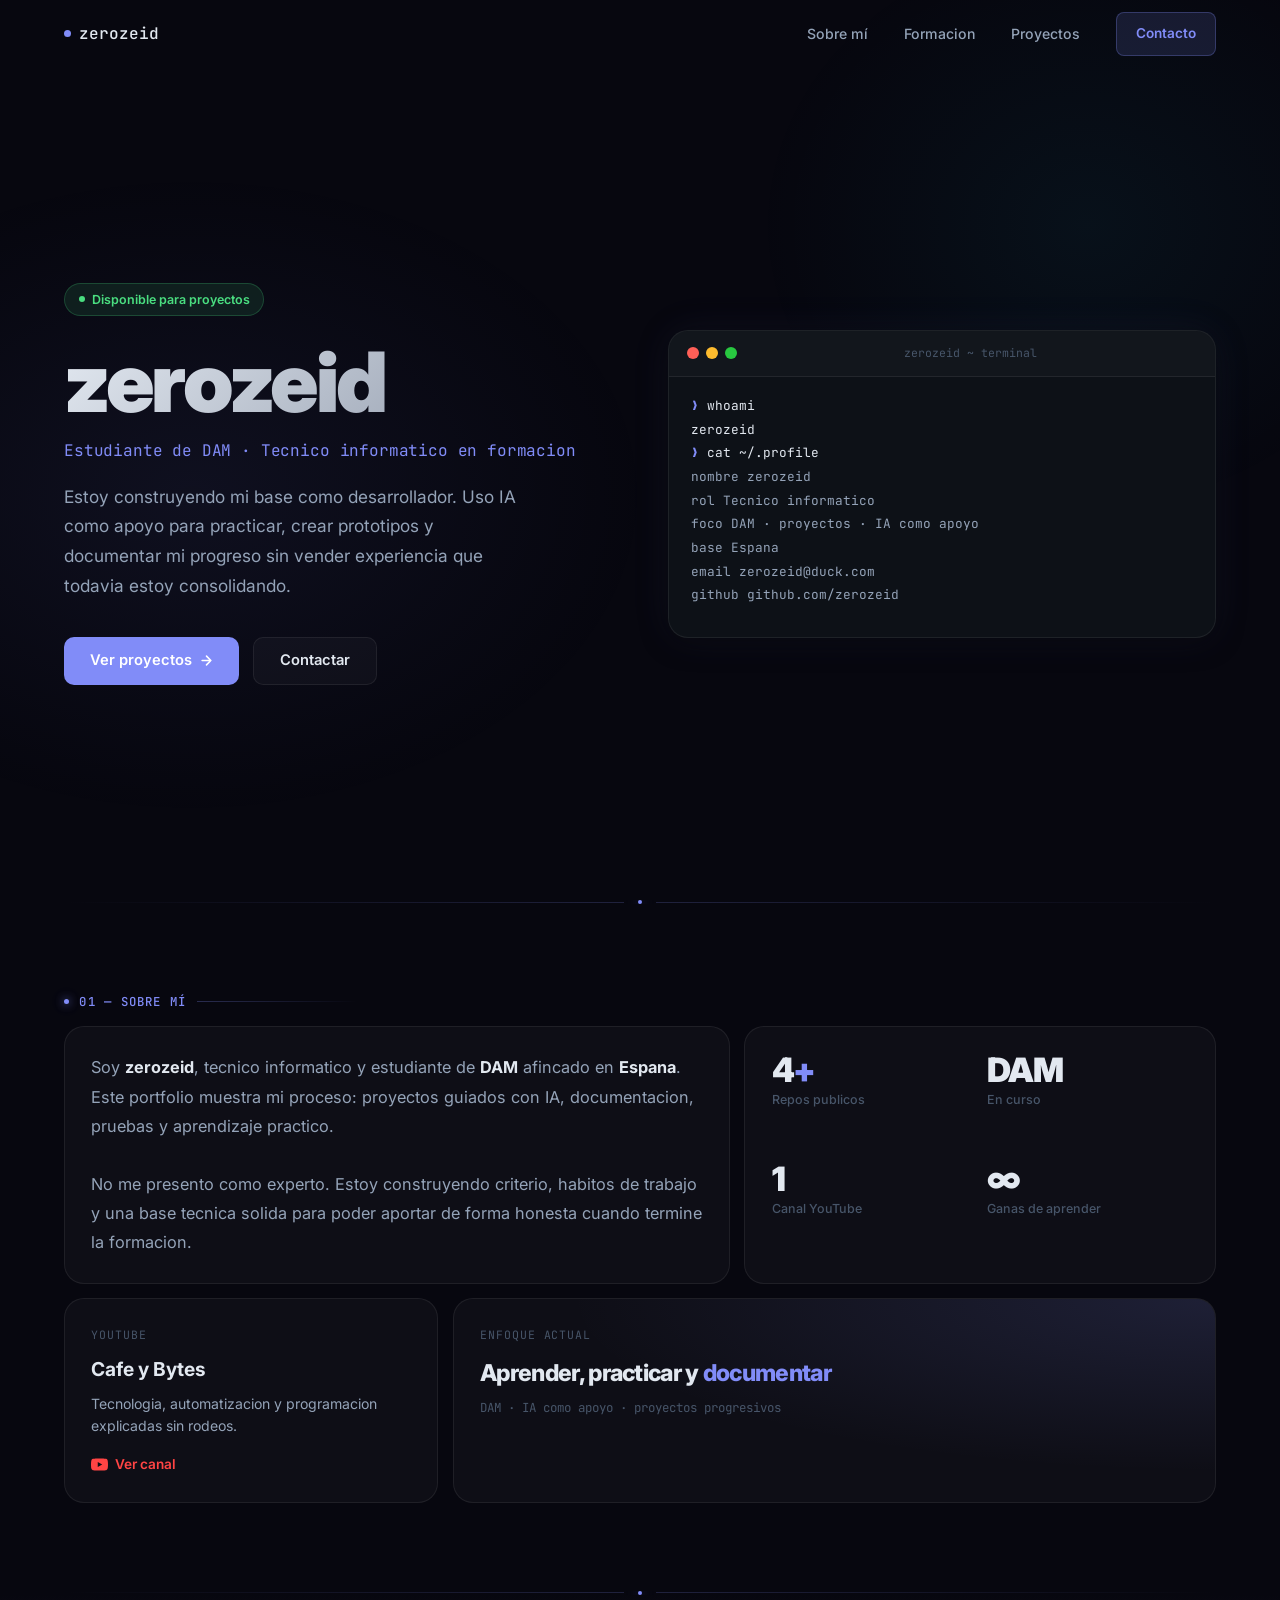
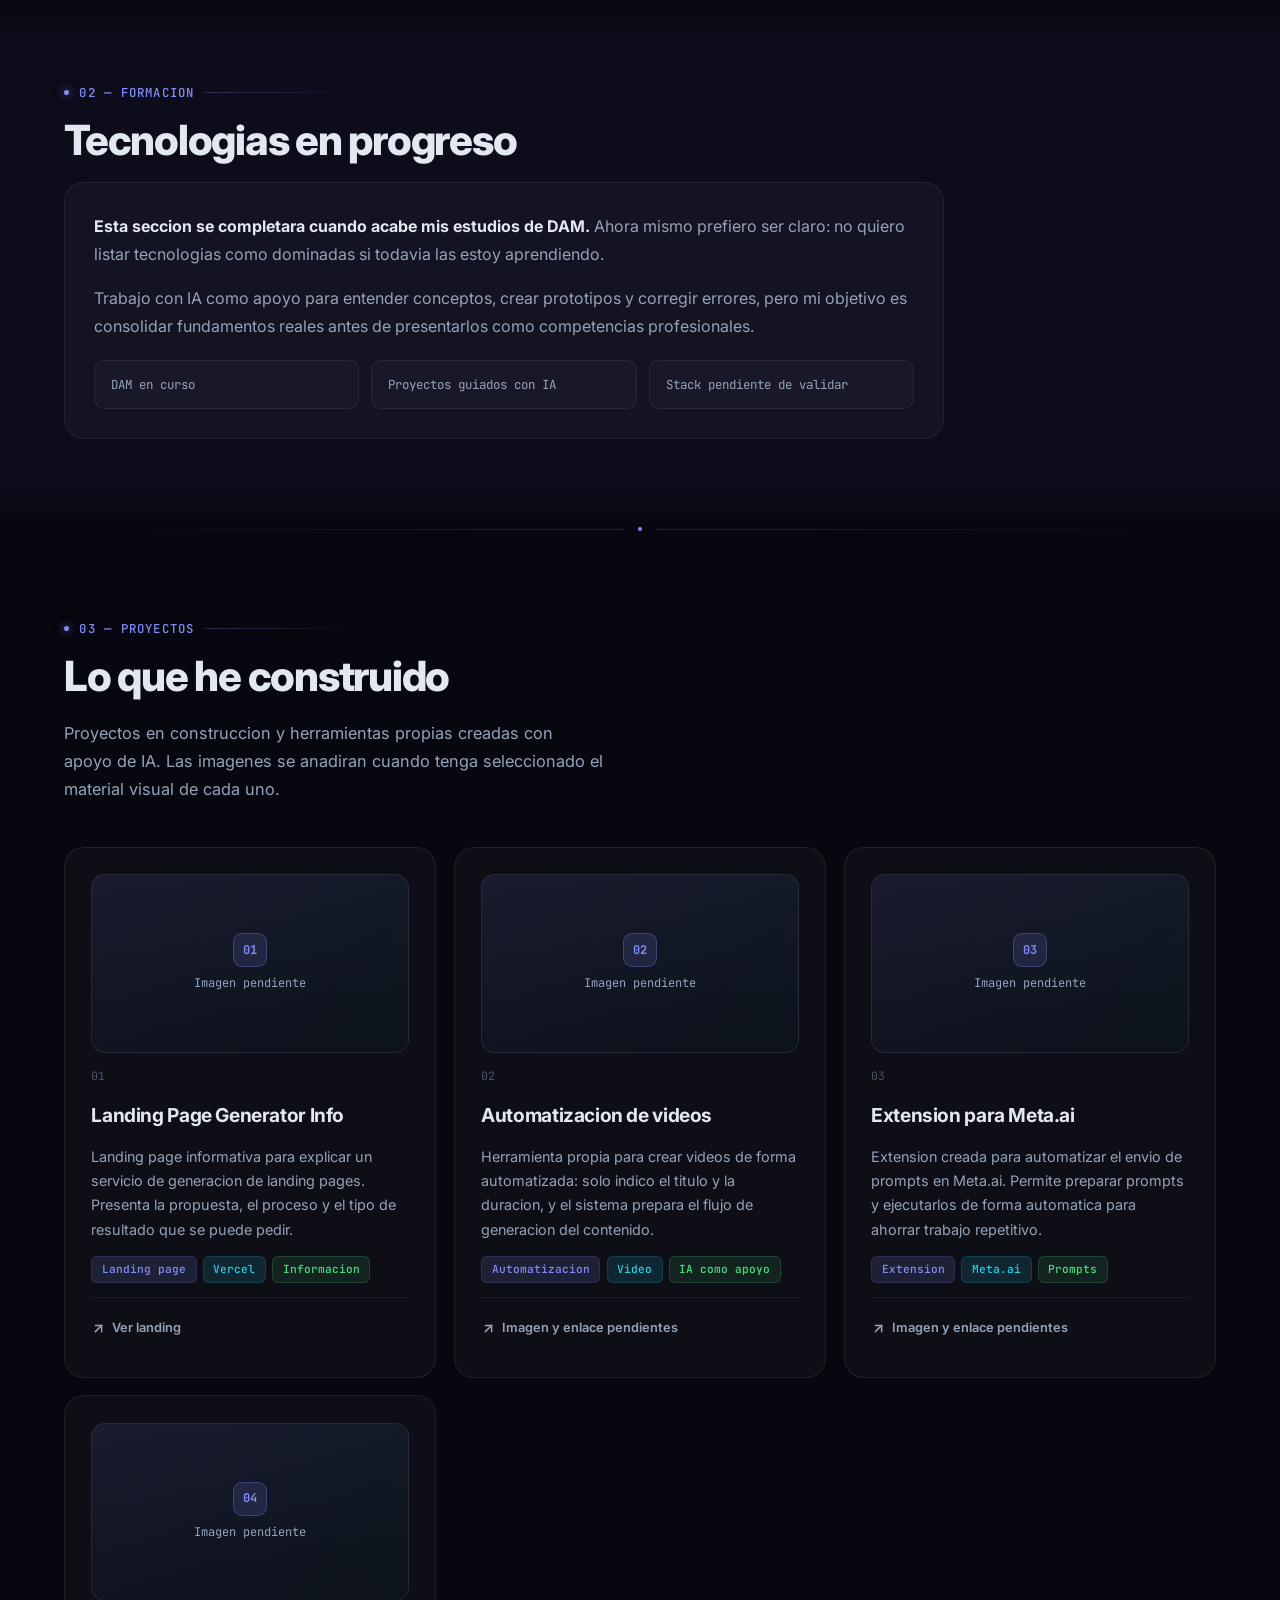
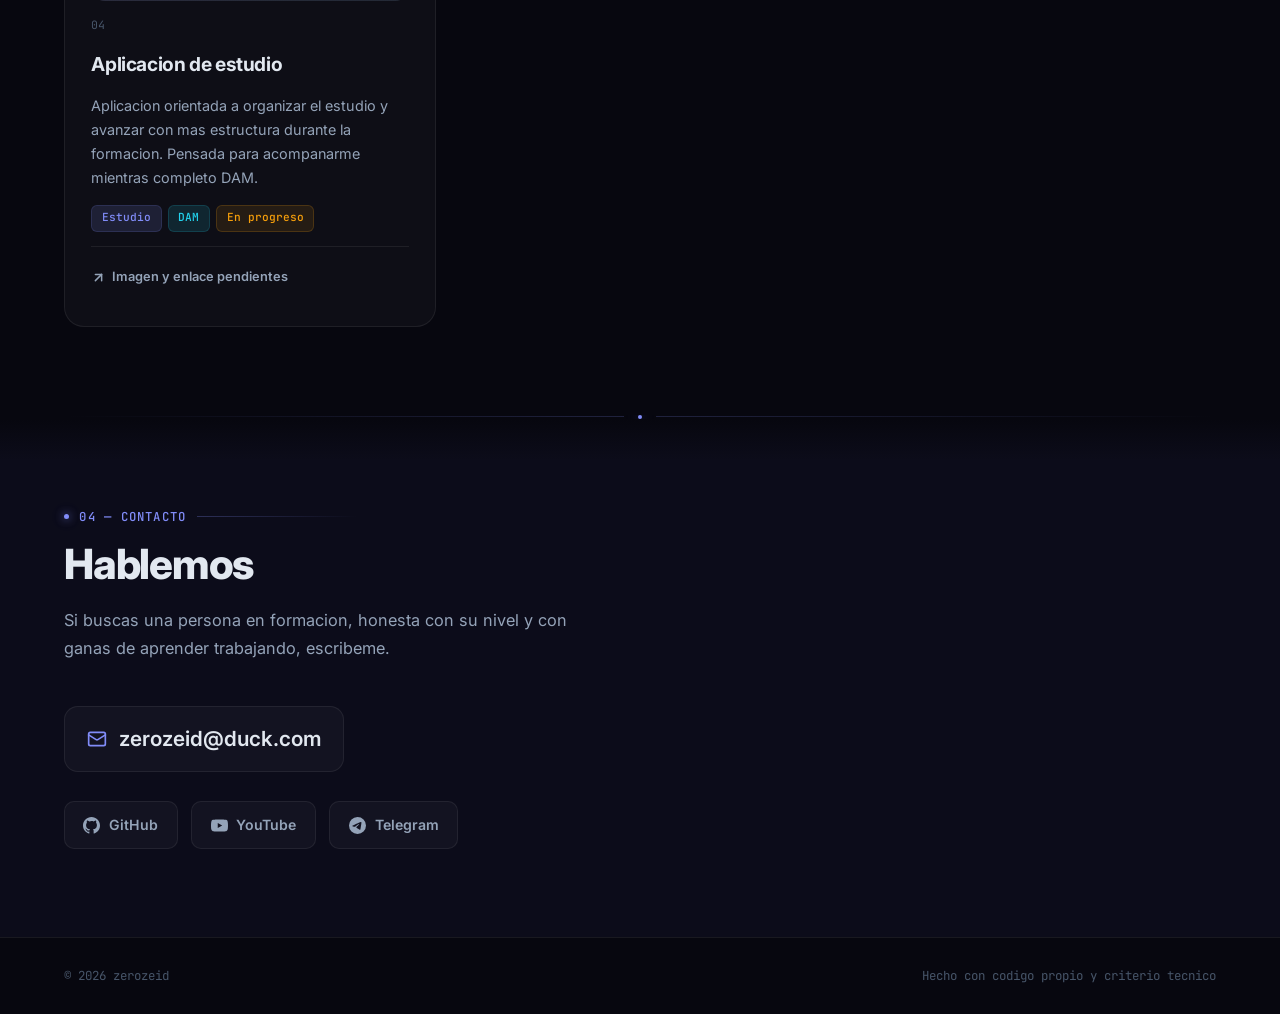
==== commit 171e28c7: "Actualizar proyectos del portfolio" ====
--- a/index.html
+++ b/index.html
@@ -121,6 +121,11 @@
     .pj{background:var(--bgc);border:1px solid var(--bd);border-radius:var(--rl);padding:1.65rem;display:flex;flex-direction:column;gap:.9rem;transition:border-color .25s,background .25s,transform .25s,box-shadow .25s;position:relative;overflow:hidden}
     .pj::after{content:'';position:absolute;top:0;left:0;right:0;height:1px;background:linear-gradient(90deg,transparent,var(--acd),transparent);opacity:0;transition:opacity .25s}
     .pj:hover{border-color:var(--bda);background:var(--bgh);transform:translateY(-3px);box-shadow:var(--sh),var(--gw)}.pj:hover::after{opacity:1}
+    .pimg{aspect-ratio:16/9;border:1px solid var(--bd);border-radius:14px;background:linear-gradient(135deg,rgba(129,140,248,.11),rgba(34,211,238,.06));display:flex;align-items:center;justify-content:center;overflow:hidden;position:relative}
+    .pimg img{width:100%;height:100%;object-fit:cover;display:block}
+    .pimg::before{content:'';position:absolute;inset:0;background:linear-gradient(180deg,transparent,rgba(7,7,15,.36));pointer-events:none}
+    .phold{position:relative;z-index:1;display:flex;flex-direction:column;align-items:center;gap:.45rem;color:var(--t2);font-family:var(--m);font-size:.75rem;text-align:center}
+    .phold span{width:34px;height:34px;border-radius:9px;border:1px solid var(--bda);background:var(--acd);display:flex;align-items:center;justify-content:center;color:var(--ac);font-weight:700}
     .pn{font-family:var(--m);font-size:.72rem;color:var(--t3)}
     .pt{font-size:1.2rem;font-weight:700;letter-spacing:-.02em;color:var(--t)}
     .pd2{font-size:.9rem;color:var(--t2);line-height:1.68;flex:1}
@@ -271,7 +276,7 @@
   <section id="projects" aria-labelledby="ph">
     <p class="sl rv-l">03 — proyectos</p>
     <h2 class="st rv-l d1" id="ph">Lo que he construido</h2>
-    <p class="sd rv d2">Repositorios publicos y ejercicios en construccion. Los muestro como evidencia de aprendizaje, no como prueba de dominio profesional cerrado.</p>
+    <p class="sd rv d2">Proyectos en construccion y herramientas propias creadas con apoyo de IA. Las imagenes se anadiran cuando tenga seleccionado el material visual de cada uno.</p>
     <div class="pg" id="pg" role="list" aria-label="Proyectos"></div>
   </section>
 
@@ -334,7 +339,7 @@
     '<span class="tok">  ok        portfolio cargado</span>',
     '',
     '<span class="tp">❯</span> <span class="tc2">ls proyectos/</span>',
-    '<span class="tc2">  Cyber-Conquest/  Wazuh-SOC-lab/  Java-Mastery-Notes/</span>',
+    '<span class="tc2">  LandingInfo/  VideoTool/  MetaPromptExt/  EstudioApp/</span>',
     '',
     '<span class="tp">❯</span> <span class="tcm"># aprendiendo · construyendo · mejorando</span>'
   ];
@@ -372,14 +377,23 @@
 
   // PROJECTS
   const pjs=[
-    {num:'01',title:'Cyber-Conquest',desc:'Roadmap integral de ciberseguridad con aplicacion Python en Streamlit, laboratorios, cheatsheets y desafios para aprender de forma estructurada.',tags:[{l:'Python',c:'ta'},{l:'Streamlit',c:'tc3'},{l:'CTF',c:'tg'},{l:'Security',c:'tw'}],href:'https://github.com/zerozeid/Cyber-Conquest'},
-    {num:'02',title:'Wazuh SOC Lab',desc:'Documentacion y scripts para montar un laboratorio SOC con Wazuh en Ubuntu Server. Enfocado en instalacion, practica y aprendizaje defensivo.',tags:[{l:'Shell',c:'ta'},{l:'Wazuh',c:'tc3'},{l:'Linux',c:'tg'}],href:'https://github.com/zerozeid/Wazuh-SOC-lab'},
-    {num:'03',title:'Java Mastery Notes',desc:'Notas personales, esquemas visuales y material de estudio para dominar Java desde fundamentos hasta patrones mentales de codigo limpio.',tags:[{l:'Java',c:'ta'},{l:'Docs',c:'tc3'},{l:'Learning',c:'tg'}],href:'https://github.com/zerozeid/Java-Mastery-Notes'},
-    {num:'04',title:'Portfolio',desc:'Sitio personal estatico hecho a mano con HTML, CSS y JavaScript. Sin frameworks, rapido de publicar y facil de mantener en GitHub Pages.',tags:[{l:'HTML',c:'ta'},{l:'CSS',c:'tc3'},{l:'JavaScript',c:'tg'}],href:'https://github.com/zerozeid/zeroami.github.io'}
+    {num:'01',title:'Landing Page Generator Info',desc:'Landing page informativa para explicar un servicio de generacion de landing pages. Presenta la propuesta, el proceso y el tipo de resultado que se puede pedir.',tags:[{l:'Landing page',c:'ta'},{l:'Vercel',c:'tc3'},{l:'Informacion',c:'tg'}],href:'https://zerozeidlandig.vercel.app/',linkText:'Ver landing'},
+    {num:'02',title:'Automatizacion de videos',desc:'Herramienta propia para crear videos de forma automatizada: solo indico el titulo y la duracion, y el sistema prepara el flujo de generacion del contenido.',tags:[{l:'Automatizacion',c:'ta'},{l:'Video',c:'tc3'},{l:'IA como apoyo',c:'tg'}]},
+    {num:'03',title:'Extension para Meta.ai',desc:'Extension creada para automatizar el envio de prompts en Meta.ai. Permite preparar prompts y ejecutarlos de forma automatica para ahorrar trabajo repetitivo.',tags:[{l:'Extension',c:'ta'},{l:'Meta.ai',c:'tc3'},{l:'Prompts',c:'tg'}]},
+    {num:'04',title:'Aplicacion de estudio',desc:'Aplicacion orientada a organizar el estudio y avanzar con mas estructura durante la formacion. Pensada para acompanarme mientras completo DAM.',tags:[{l:'Estudio',c:'ta'},{l:'DAM',c:'tc3'},{l:'En progreso',c:'tw'}]}
   ];
   const pg=document.getElementById('pg');
-  const ghI=`<svg viewBox="0 0 24 24" fill="currentColor" aria-hidden="true"><path d="M12 0C5.374 0 0 5.373 0 12c0 5.302 3.438 9.8 8.207 11.387.599.111.793-.261.793-.577v-2.234c-3.338.726-4.033-1.416-4.033-1.416-.546-1.387-1.333-1.756-1.333-1.756-1.089-.745.083-.729.083-.729 1.205.084 1.839 1.237 1.839 1.237 1.07 1.834 2.807 1.304 3.492.997.107-.775.418-1.305.762-1.604-2.665-.305-5.467-1.334-5.467-5.931 0-1.311.469-2.381 1.236-3.221-.124-.303-.535-1.524.117-3.176 0 0 1.008-.322 3.301 1.23A11.509 11.509 0 0 1 12 5.803c1.02.005 2.047.138 3.006.404 2.291-1.552 3.297-1.23 3.297-1.23.653 1.653.242 2.874.118 3.176.77.84 1.235 1.911 1.235 3.221 0 4.609-2.807 5.624-5.479 5.921.43.372.823 1.102.823 2.222v3.293c0 .319.192.694.801.576C20.566 21.797 24 17.3 24 12c0-6.627-5.373-12-12-12z"/></svg>`;
-  pjs.forEach((p,i)=>{const el=document.createElement('article');el.className='pj rv'+(i===1?' d1':i===2?' d2':i===3?' d3':'');el.setAttribute('role','listitem');el.innerHTML=`<span class="pn">${p.num}</span><h3 class="pt">${p.title}</h3><p class="pd2">${p.desc}</p><div class="tags">${p.tags.map(t=>`<span class="tag ${t.c}">${t.l}</span>`).join('')}</div><div class="pf"><a href="${p.href}" target="_blank" rel="noopener noreferrer" class="pl" aria-label="Ver repositorio ${p.title} en GitHub">${ghI} Ver repositorio</a></div>`;pg.appendChild(el);obs.observe(el);});
+  const linkI=`<svg width="15" height="15" viewBox="0 0 24 24" fill="none" stroke="currentColor" stroke-width="2.4" stroke-linecap="round" stroke-linejoin="round" aria-hidden="true"><path d="M7 17 17 7"/><path d="M7 7h10v10"/></svg>`;
+  pjs.forEach((p,i)=>{
+    const el=document.createElement('article');
+    el.className='pj rv'+(i===1?' d1':i===2?' d2':i===3?' d3':'');
+    el.setAttribute('role','listitem');
+    const media=p.img?`<div class="pimg"><img src="${p.img}" alt="Imagen de ${p.title}"></div>`:`<div class="pimg" aria-label="Imagen pendiente para ${p.title}"><div class="phold"><span>${p.num}</span>Imagen pendiente</div></div>`;
+    const footer=p.href?`<div class="pf"><a href="${p.href}" target="_blank" rel="noopener noreferrer" class="pl" aria-label="${p.linkText||'Ver proyecto'}: ${p.title}">${linkI} ${p.linkText||'Ver proyecto'}</a></div>`:`<div class="pf"><span class="pl" aria-label="Proyecto pendiente de enlace">${linkI} Imagen y enlace pendientes</span></div>`;
+    el.innerHTML=`${media}<span class="pn">${p.num}</span><h3 class="pt">${p.title}</h3><p class="pd2">${p.desc}</p><div class="tags">${p.tags.map(t=>`<span class="tag ${t.c}">${t.l}</span>`).join('')}</div>${footer}`;
+    pg.appendChild(el);
+    obs.observe(el);
+  });
 </script>
 </body>
 </html>
